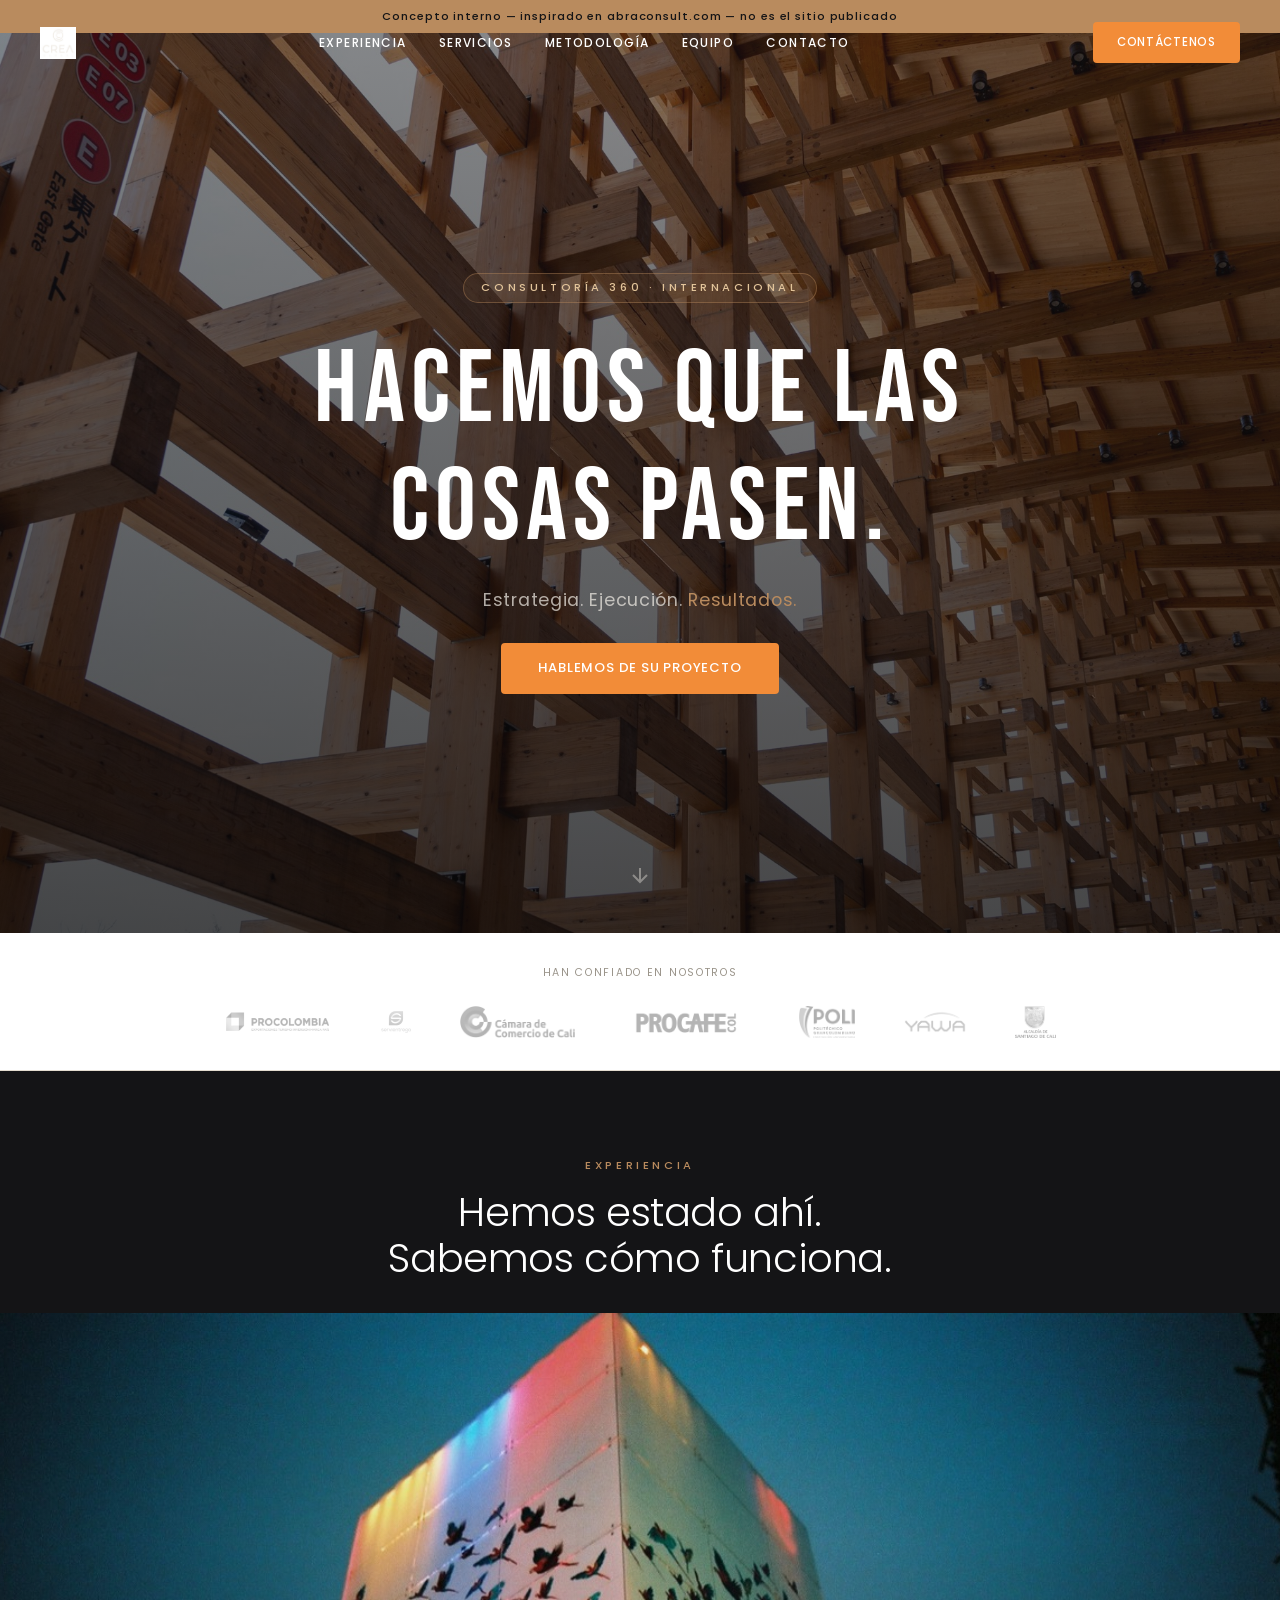
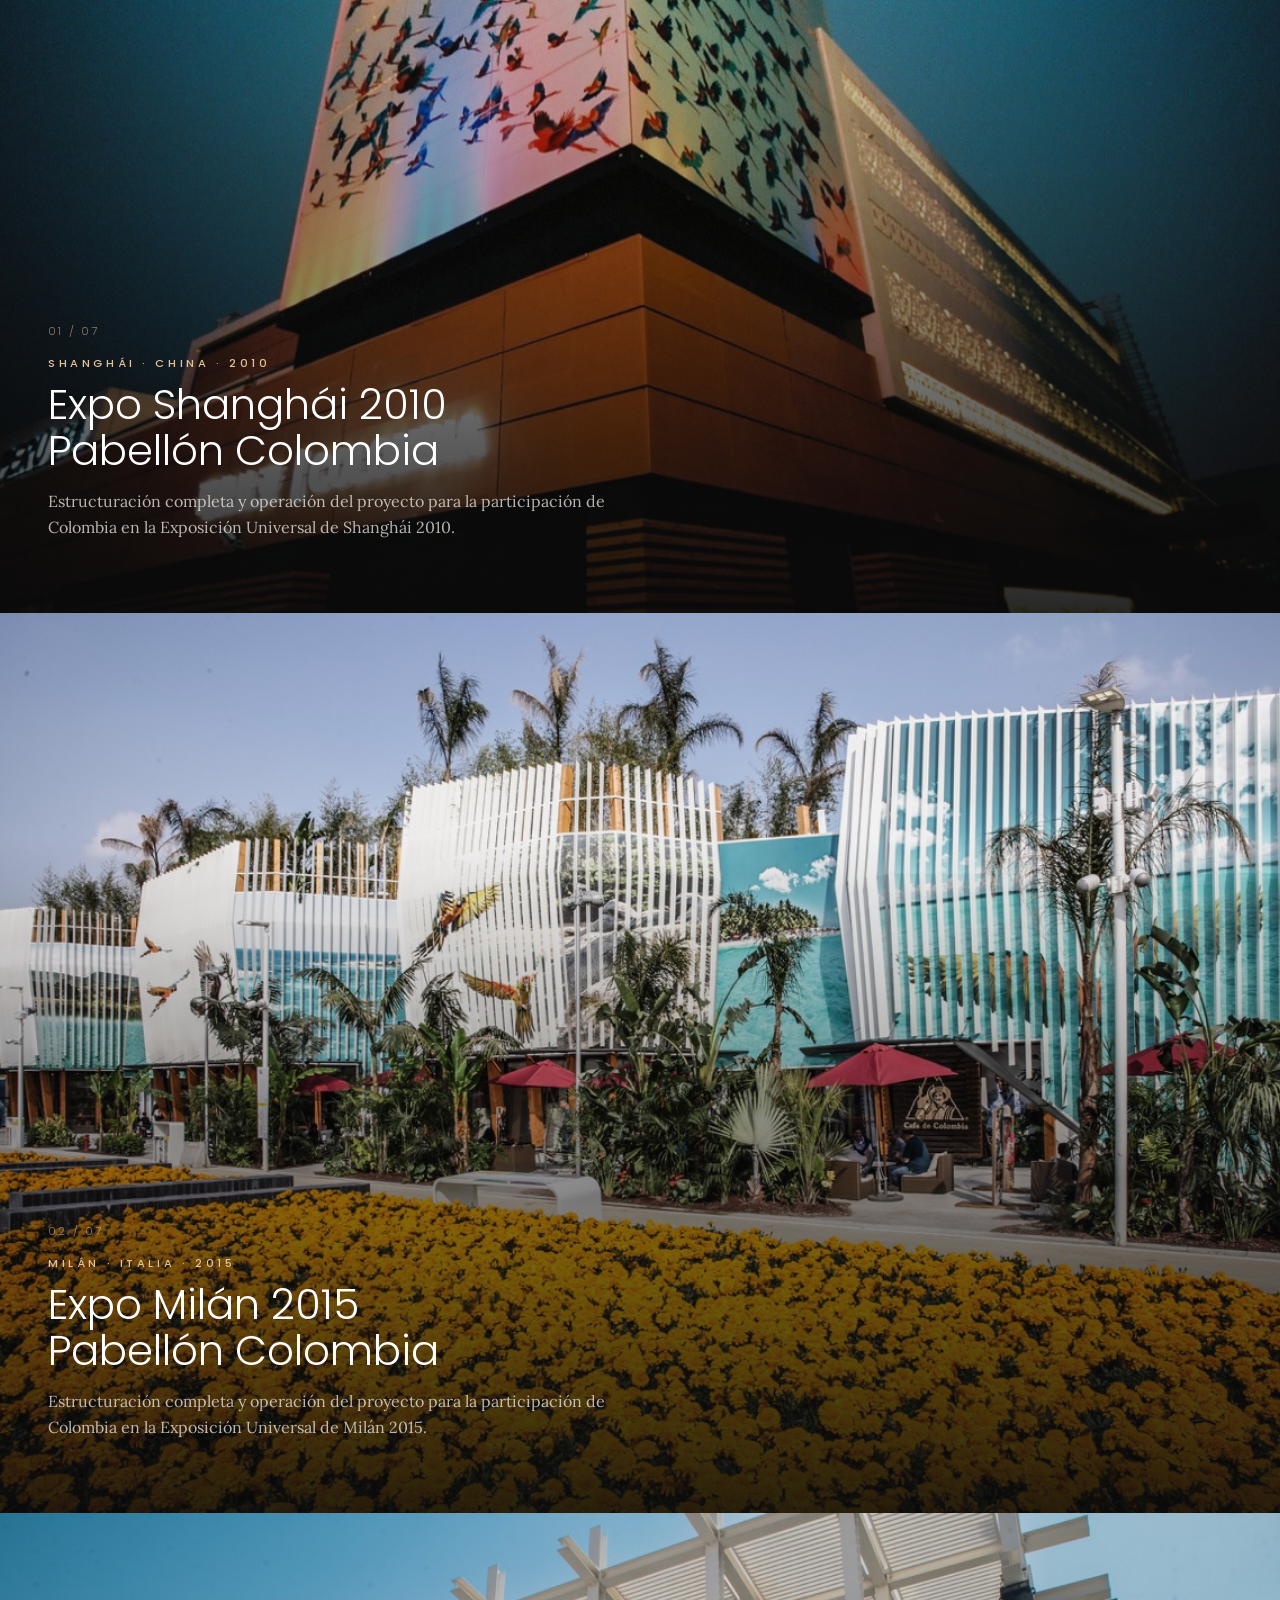
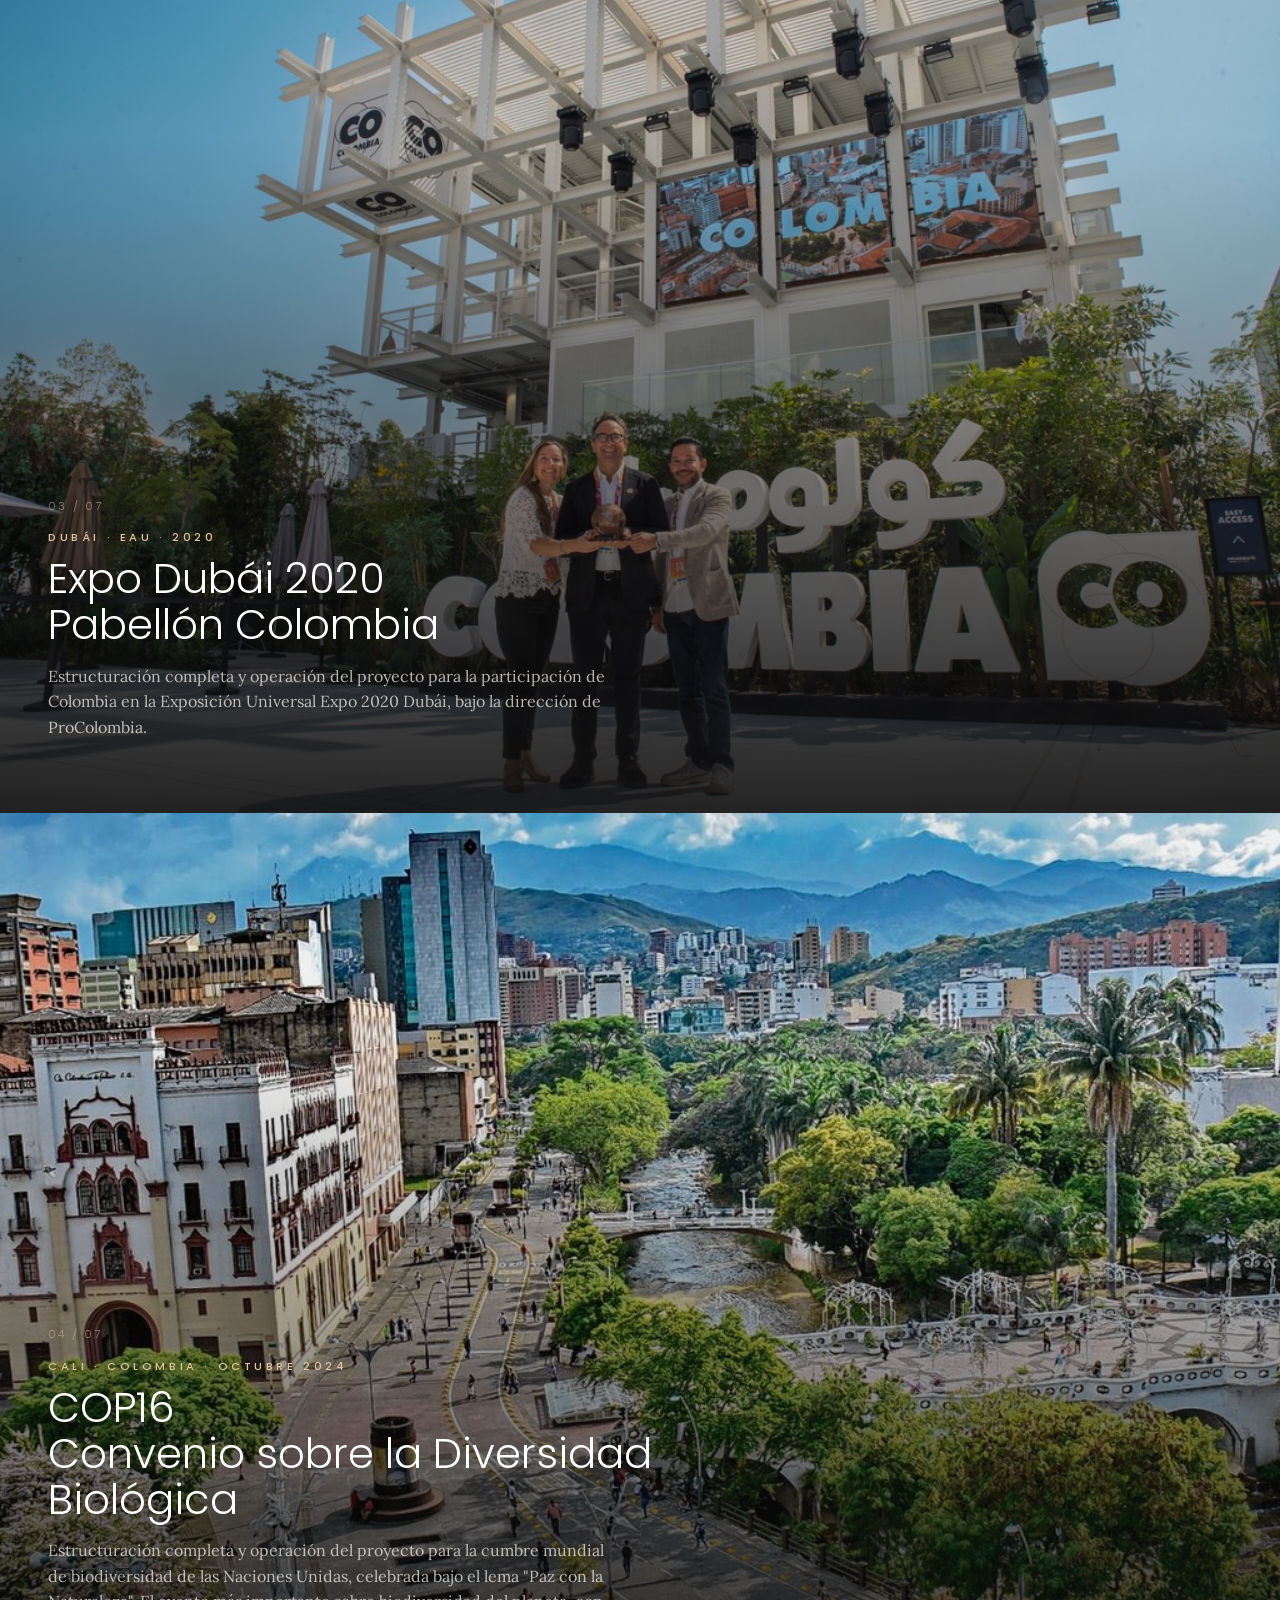
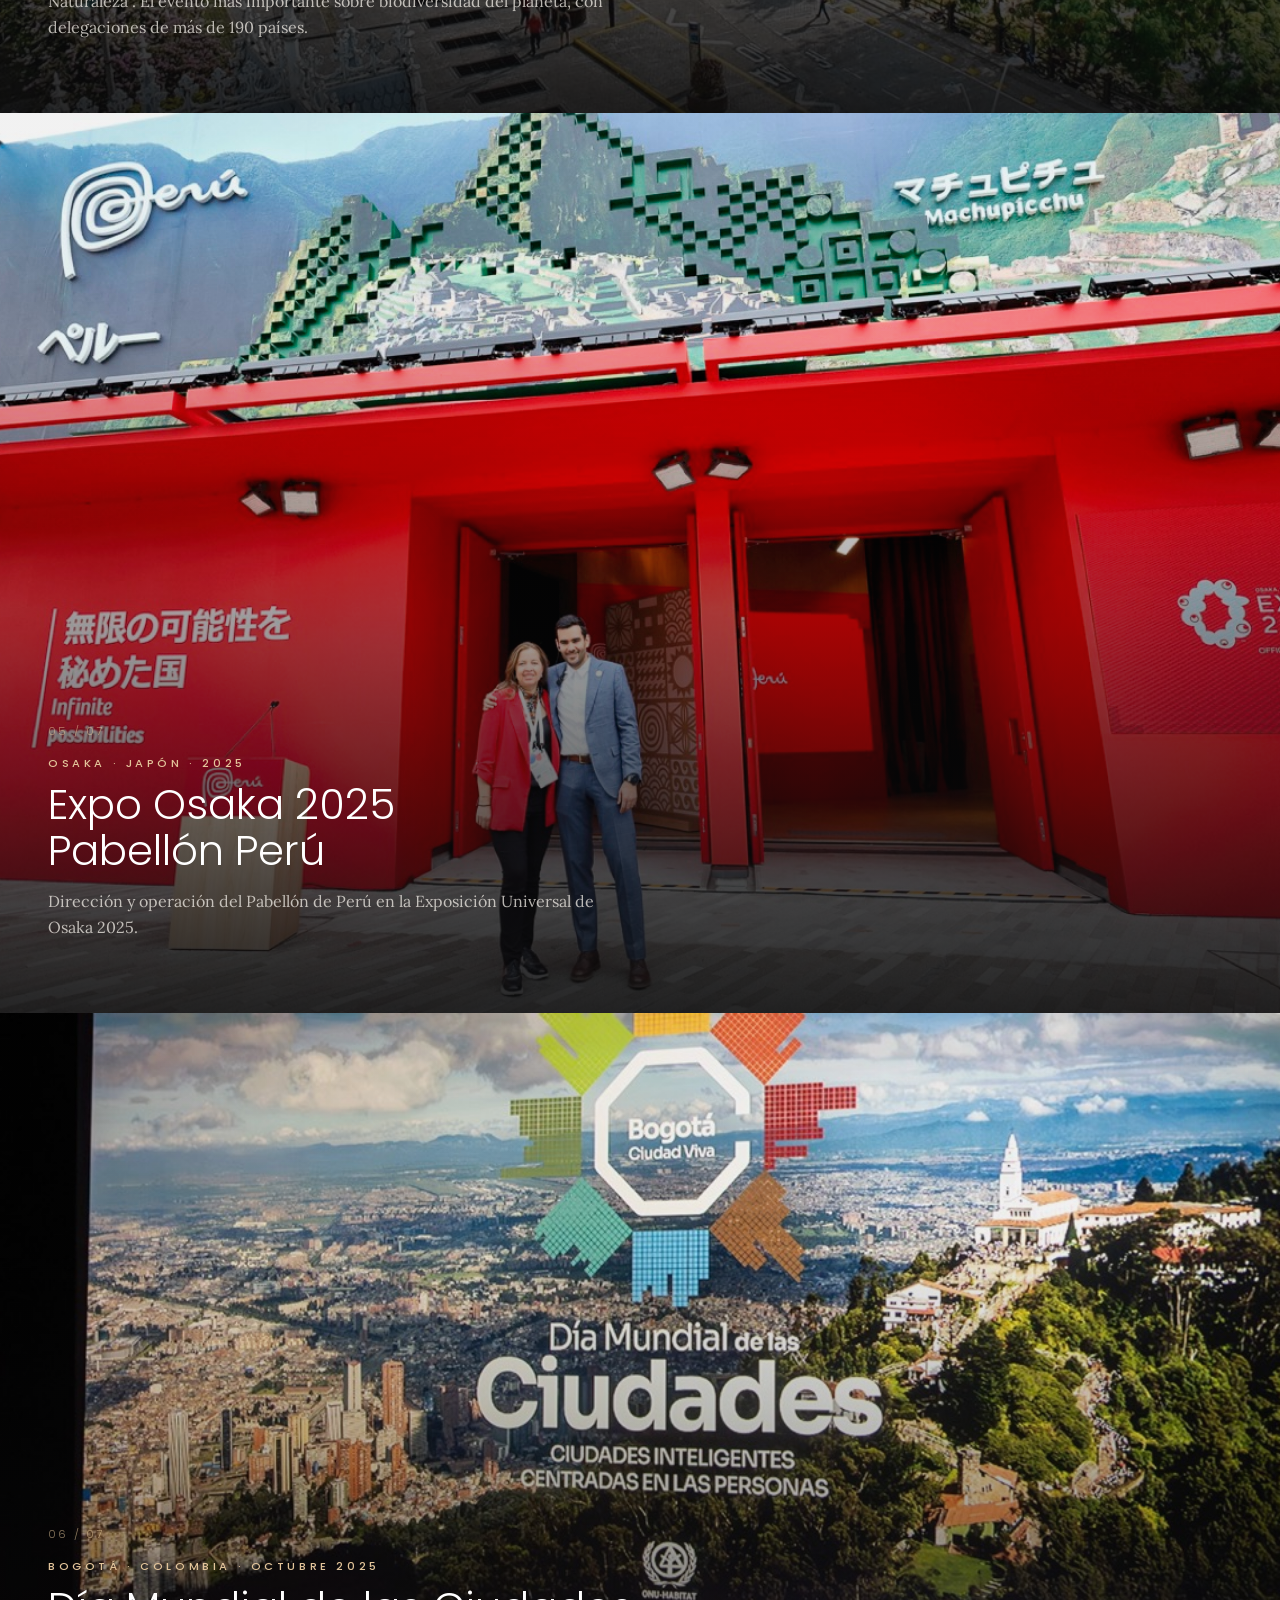
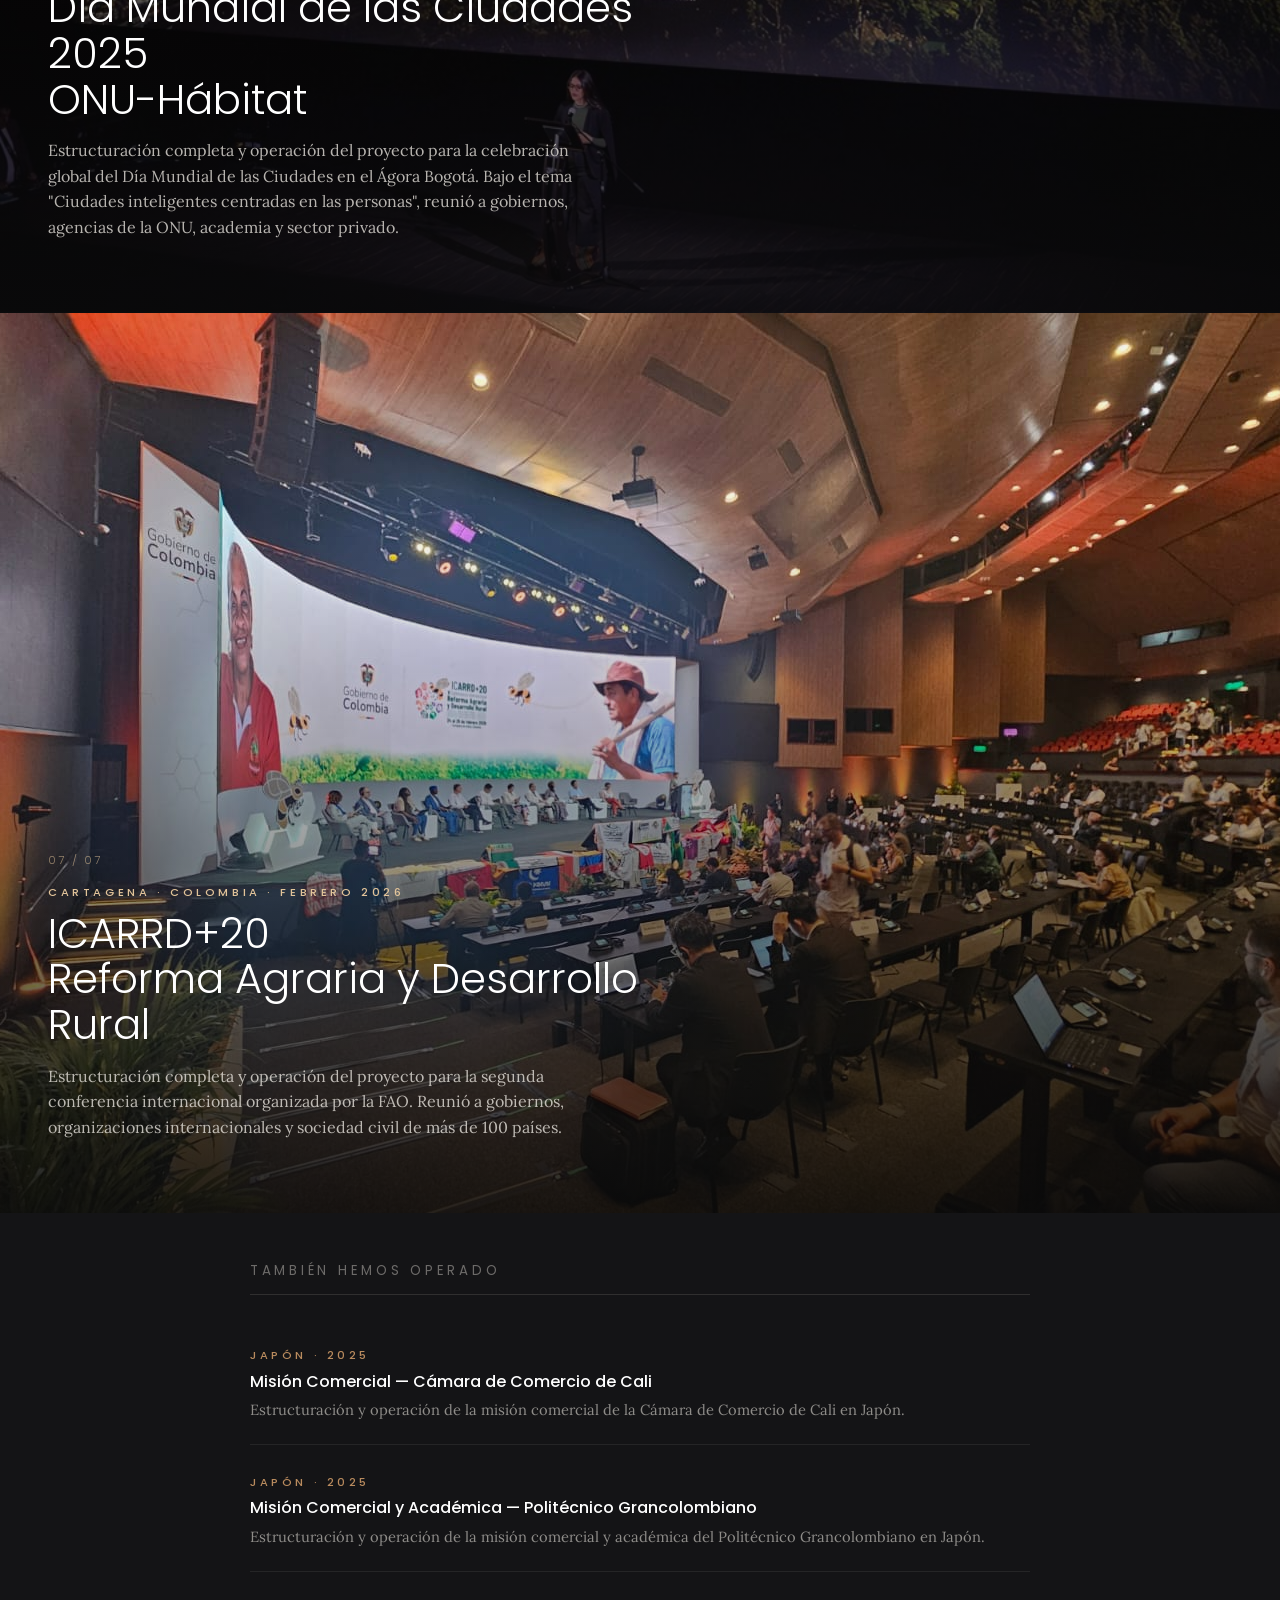
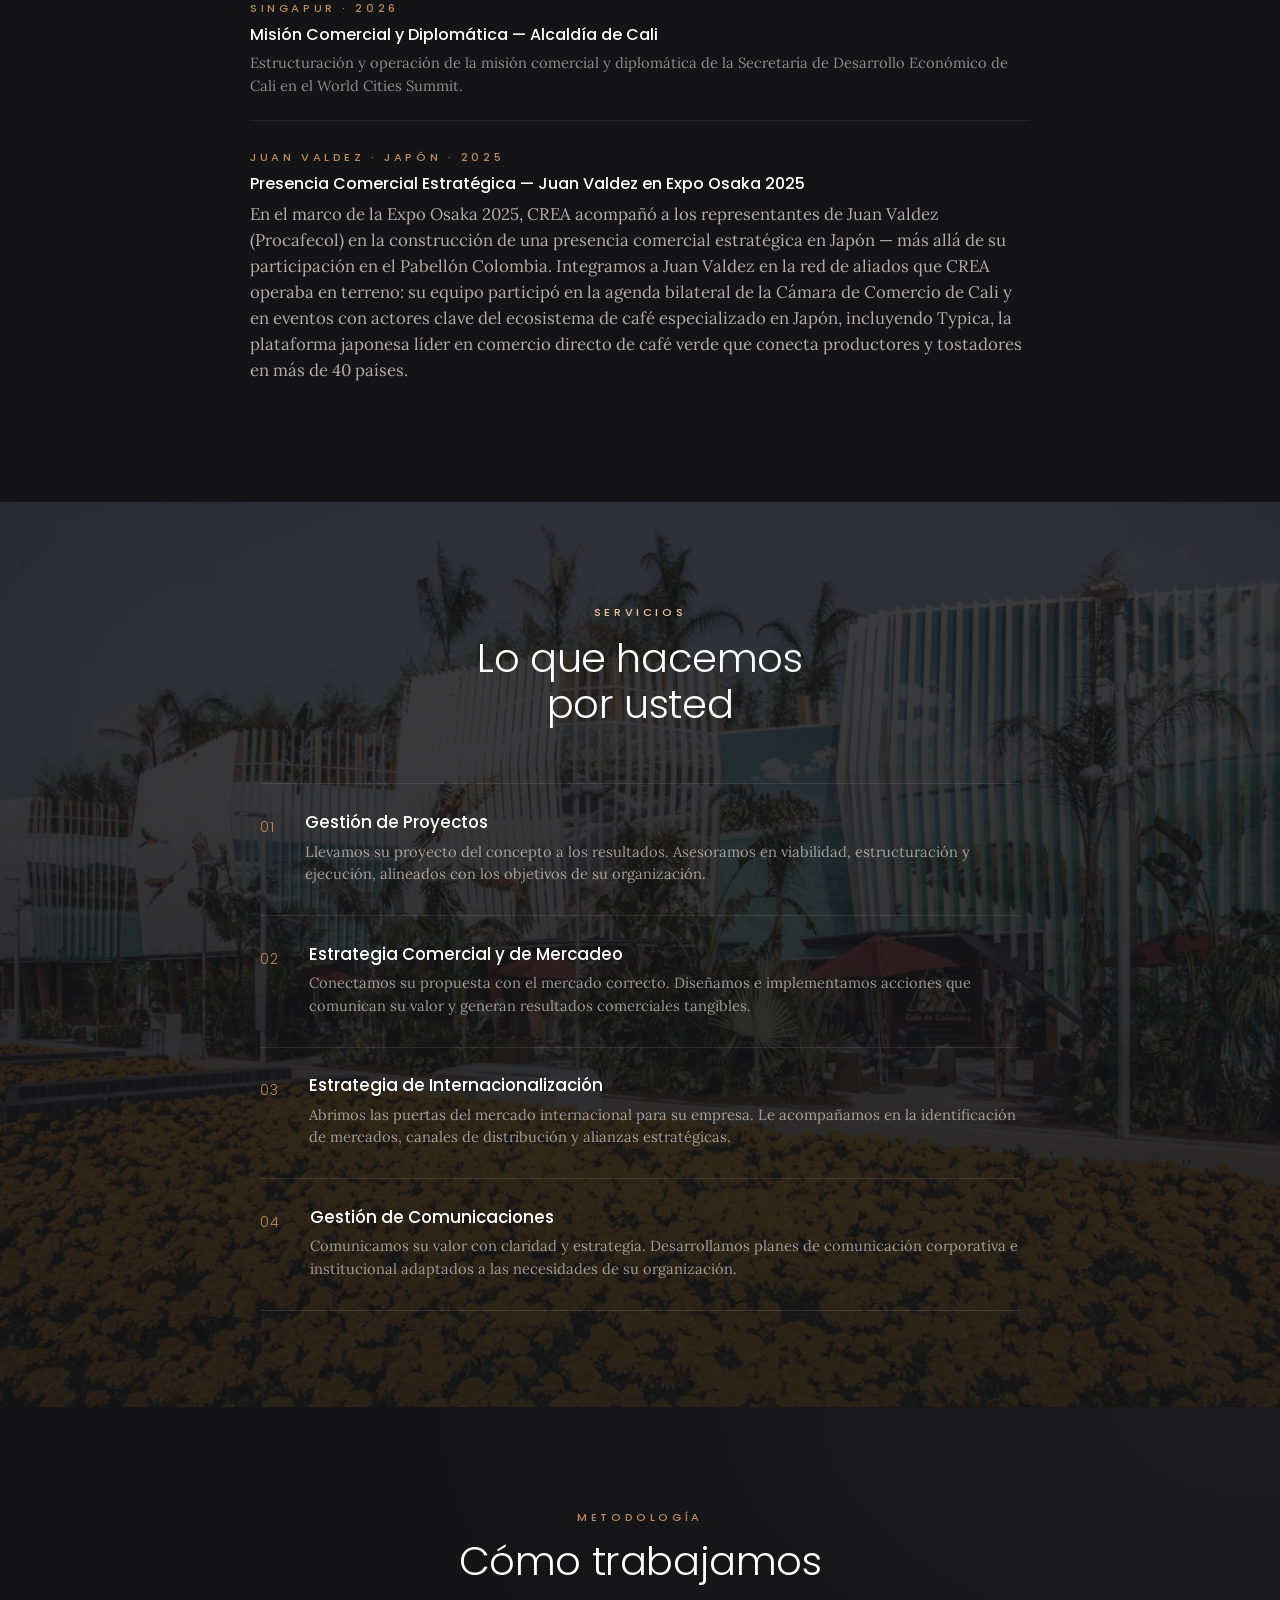
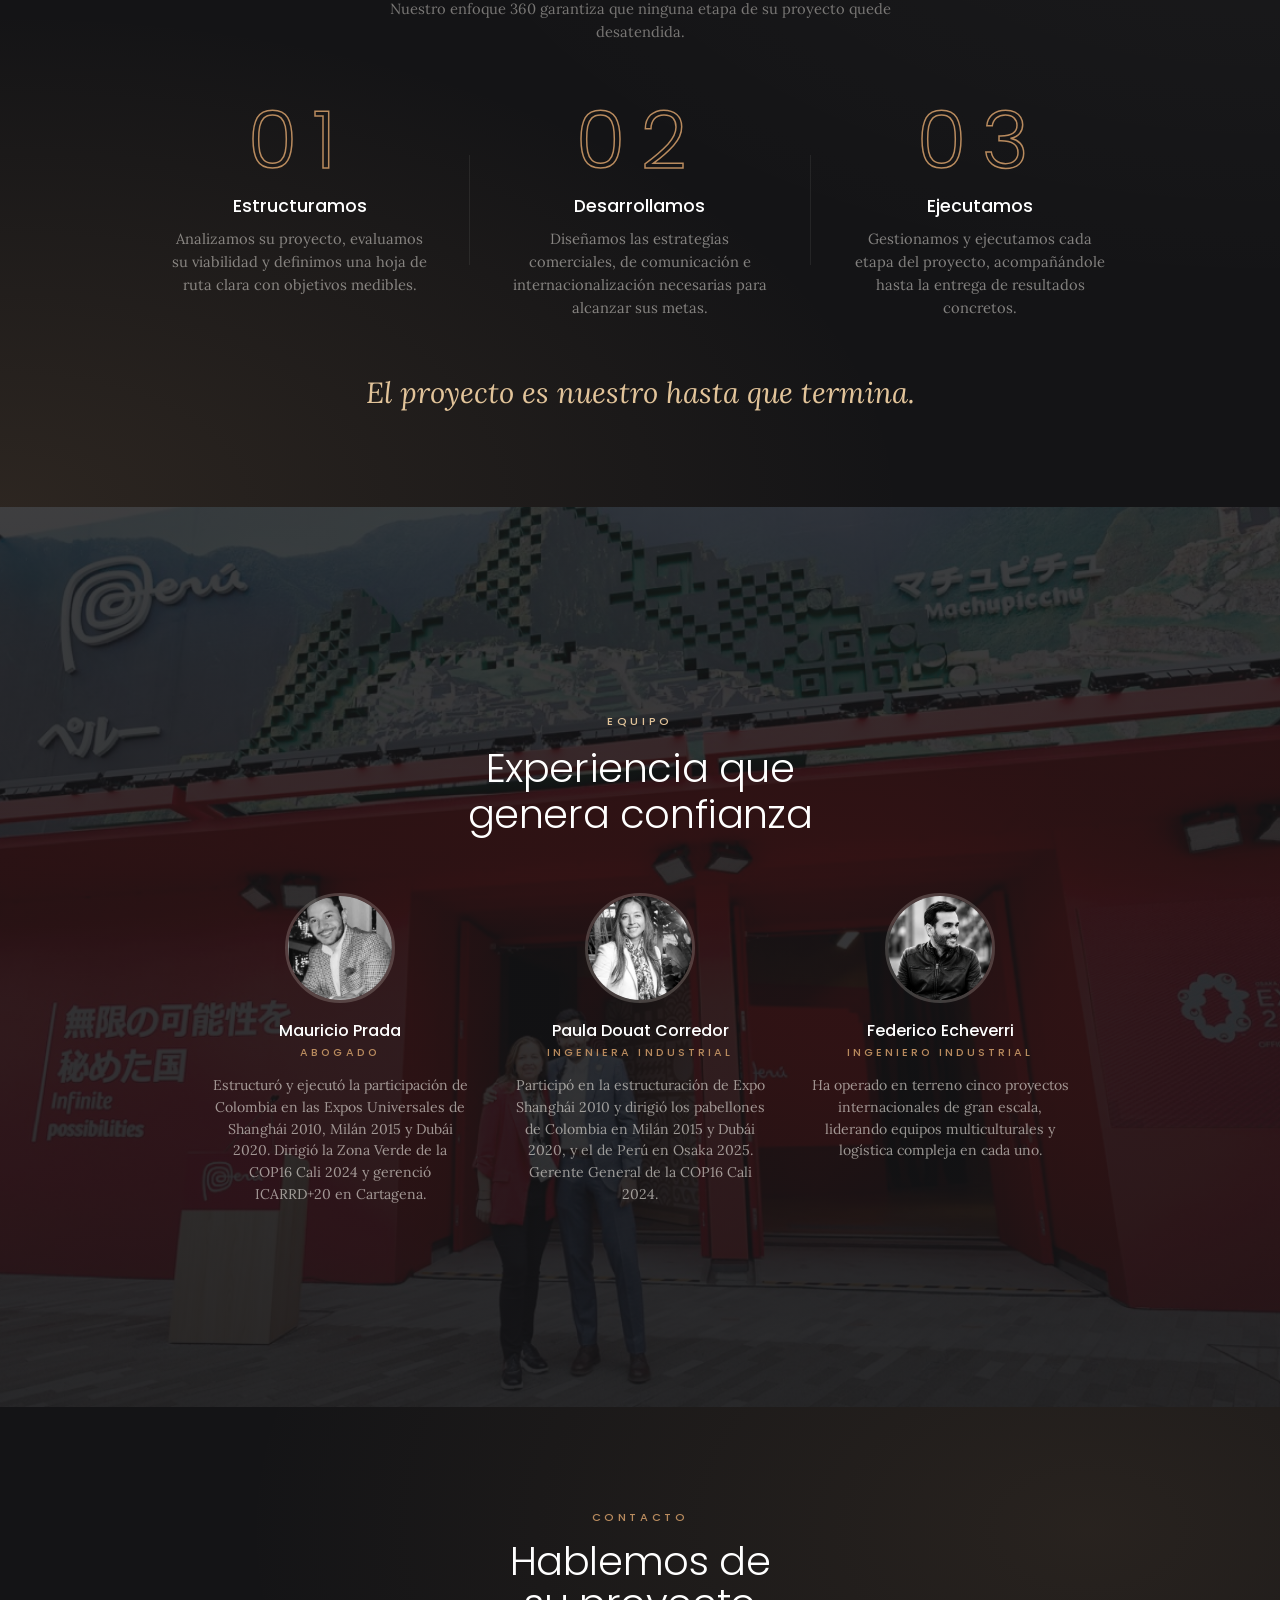
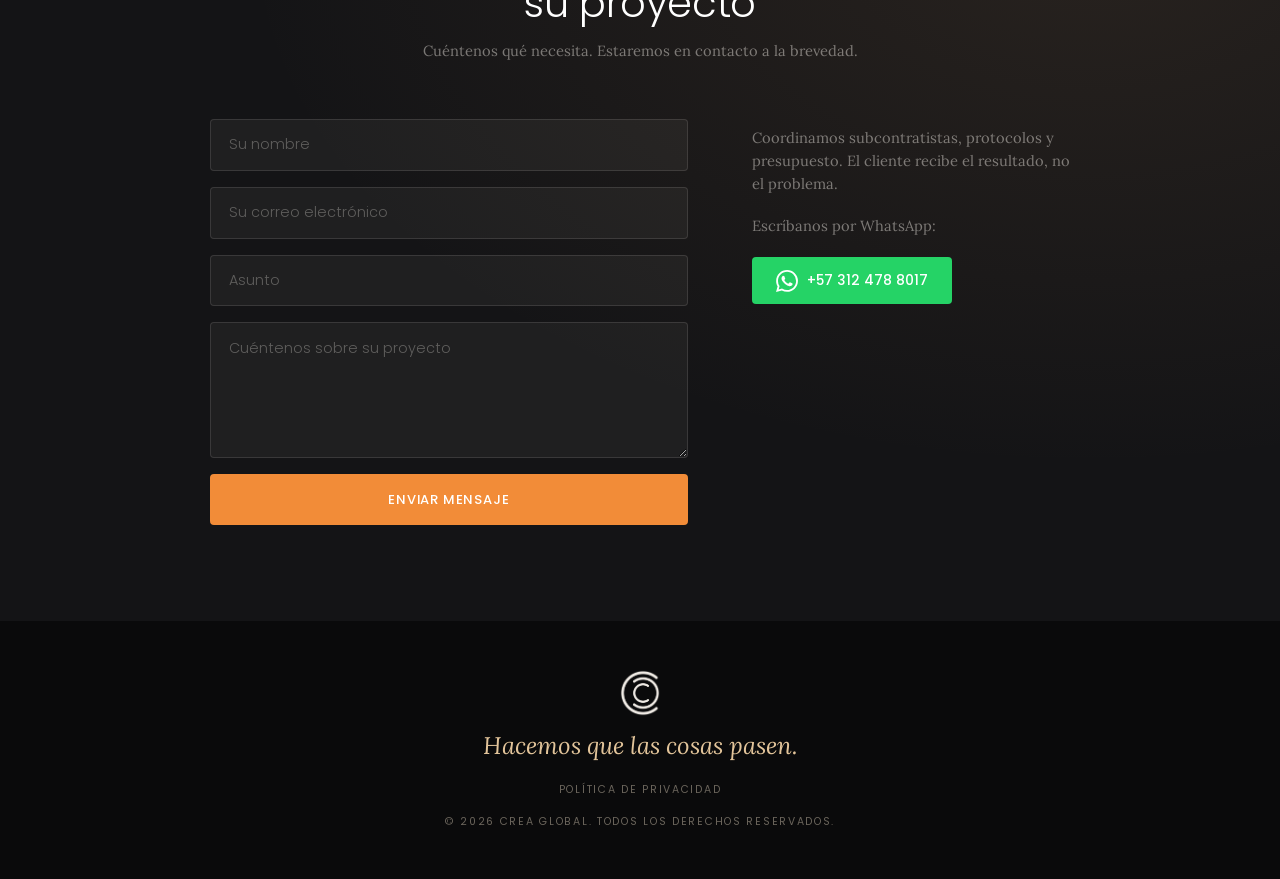
==== concept-abra/index.html @ 77e2ac87 "Add ABRA-inspired concept page as alternate exploration Full-bleed, one-project-per-screen storytell" ====
<!DOCTYPE html>
<html lang="es">
<head>
  <meta charset="UTF-8" />
  <meta name="viewport" content="width=device-width, initial-scale=1.0" />
  <title>CREA Global — Concepto Editorial (ref. ABRA)</title>
  <link rel="stylesheet" href="style.css" />
  <link href="https://fonts.googleapis.com/css2?family=Bebas+Neue&family=Poppins:ital,wght@0,300;0,400;0,500&family=Lora:ital,wght@0,400;1,400&display=swap" rel="stylesheet" />
</head>
<body>

  <p class="concept-flag">Concepto interno — inspirado en abraconsult.com — no es el sitio publicado</p>

  <!-- Navigation -->
  <header class="navbar" id="navbar">
    <a href="#" class="logo"><img src="../images/logo-white-new.jpg" alt="CREA Global" height="32" /></a>
    <nav class="nav-links">
      <a href="#experiencia">Experiencia</a>
      <a href="#servicios">Servicios</a>
      <a href="#metodologia">Metodología</a>
      <a href="#equipo">Equipo</a>
      <a href="#contacto">Contacto</a>
    </nav>
    <div class="nav-actions">
      <a href="#contacto" class="btn btn-sm">Contáctenos</a>
      <button class="hamburger" aria-label="Menú">&#9776;</button>
    </div>
  </header>

  <!-- Hero -->
  <section class="hero" id="inicio">
    <!-- .media-fill acepta <img> hoy; para video, agregar <video autoplay muted loop
         playsinline poster="../images/hero-bg.jpg" src="[clip].mp4"> como primer hijo. -->
    <div class="media-fill hero-media"><img src="../images/hero-bg.jpg" alt="" /></div>
    <div class="hero-overlay"></div>
    <div class="hero-content">
      <p class="eyebrow reveal">Consultoría 360 · Internacional</p>
      <h1 class="reveal">Hacemos que las cosas pasen.</h1>
      <p class="hero-tagline reveal">Estrategia. Ejecución. <span class="accent-bronce">Resultados.</span></p>
      <a href="#contacto" class="btn btn-hero reveal">Hablemos de su proyecto</a>
    </div>
    <a href="#experiencia" class="hero-scroll" aria-label="Continuar">
      <svg width="24" height="24" fill="none" stroke="currentColor" stroke-width="2" viewBox="0 0 24 24"><path d="M12 5v14M5 12l7 7 7-7"/></svg>
    </a>
  </section>

  <!-- Trust Bar -->
  <section class="trust-bar">
    <p class="trust-label">Han confiado en nosotros</p>
    <div class="trust-logos">
      <img src="../images/logo-procolombia.png" alt="ProColombia" />
      <img src="../images/logo-servientrega.png" alt="Servientrega" />
      <img src="../images/logo-camara-cali.png" alt="Cámara de Comercio de Cali" />
      <img src="../images/logo-procafecol.png" alt="Procafecol" />
      <img src="../images/logo-politecnico.png" alt="Politécnico Grancolombiano" />
      <img src="../images/logo-yawa.png" alt="Yawa" />
      <img src="../images/logo-alcaldia-cali.png" alt="Alcaldía de Cali" />
    </div>
  </section>

  <!-- Experience — story panels, one flagship project per pantalla, al estilo ABRA -->
  <section class="story" id="experiencia">
    <div class="story-intro">
      <p class="eyebrow reveal">Experiencia</p>
      <h2 class="reveal">Hemos estado ahí.<br>Sabemos cómo funciona.</h2>
    </div>

    <!-- .media-fill acepta <img> hoy; para video, agregar <video autoplay muted loop
         playsinline poster="[misma imagen]" src="[clip].mp4"> como primer hijo, en vez
         del <img>, dentro de cada .story-media. -->

    <article class="story-panel">
      <div class="story-media media-fill"><img src="../images/project-shanghai.jpg" alt="Pabellón Colombia en Expo Shanghái 2010" /></div>
      <div class="story-overlay"></div>
      <div class="story-content">
        <span class="story-index">01 / 07</span>
        <span class="eyebrow">Shanghái · China · 2010</span>
        <h3>Expo Shanghái 2010<br>Pabellón Colombia</h3>
        <p>Estructuración completa y operación del proyecto para la participación de Colombia en la Exposición Universal de Shanghái 2010.</p>
      </div>
    </article>

    <article class="story-panel">
      <div class="story-media media-fill"><img src="../images/project-milan.jpg" alt="Pabellón Colombia en Expo Milán 2015" /></div>
      <div class="story-overlay"></div>
      <div class="story-content">
        <span class="story-index">02 / 07</span>
        <span class="eyebrow">Milán · Italia · 2015</span>
        <h3>Expo Milán 2015<br>Pabellón Colombia</h3>
        <p>Estructuración completa y operación del proyecto para la participación de Colombia en la Exposición Universal de Milán 2015.</p>
      </div>
    </article>

    <article class="story-panel">
      <div class="story-media media-fill"><img src="../images/project-dubai.jpg" alt="Pabellón Colombia en Expo Dubái 2020" /></div>
      <div class="story-overlay"></div>
      <div class="story-content">
        <span class="story-index">03 / 07</span>
        <span class="eyebrow">Dubái · EAU · 2020</span>
        <h3>Expo Dubái 2020<br>Pabellón Colombia</h3>
        <p>Estructuración completa y operación del proyecto para la participación de Colombia en la Exposición Universal Expo 2020 Dubái, bajo la dirección de ProColombia.</p>
      </div>
    </article>

    <article class="story-panel">
      <div class="story-media media-fill"><img src="../images/project-cop16.jpg" alt="COP16 en Cali, 2024" /></div>
      <div class="story-overlay"></div>
      <div class="story-content">
        <span class="story-index">04 / 07</span>
        <span class="eyebrow">Cali · Colombia · Octubre 2024</span>
        <h3>COP16<br>Convenio sobre la Diversidad Biológica</h3>
        <p>Estructuración completa y operación del proyecto para la cumbre mundial de biodiversidad de las Naciones Unidas, celebrada bajo el lema "Paz con la Naturaleza". El evento más importante sobre biodiversidad del planeta, con delegaciones de más de 190 países.</p>
      </div>
    </article>

    <article class="story-panel">
      <div class="story-media media-fill"><img src="../images/project-osaka.jpg" alt="Pabellón Perú en Expo Osaka 2025" /></div>
      <div class="story-overlay"></div>
      <div class="story-content">
        <span class="story-index">05 / 07</span>
        <span class="eyebrow">Osaka · Japón · 2025</span>
        <h3>Expo Osaka 2025<br>Pabellón Perú</h3>
        <p>Dirección y operación del Pabellón de Perú en la Exposición Universal de Osaka 2025.</p>
      </div>
    </article>

    <article class="story-panel">
      <div class="story-media media-fill"><img src="../images/project-ciudades.jpg" alt="Día Mundial de las Ciudades 2025 en Bogotá" /></div>
      <div class="story-overlay"></div>
      <div class="story-content">
        <span class="story-index">06 / 07</span>
        <span class="eyebrow">Bogotá · Colombia · Octubre 2025</span>
        <h3>Día Mundial de las Ciudades 2025<br>ONU-Hábitat</h3>
        <p>Estructuración completa y operación del proyecto para la celebración global del Día Mundial de las Ciudades en el Ágora Bogotá. Bajo el tema "Ciudades inteligentes centradas en las personas", reunió a gobiernos, agencias de la ONU, academia y sector privado.</p>
      </div>
    </article>

    <article class="story-panel">
      <div class="story-media media-fill"><img src="../images/project-icarrd.jpg" alt="ICARRD+20 en Cartagena" /></div>
      <div class="story-overlay"></div>
      <div class="story-content">
        <span class="story-index">07 / 07</span>
        <span class="eyebrow">Cartagena · Colombia · Febrero 2026</span>
        <h3>ICARRD+20<br>Reforma Agraria y Desarrollo Rural</h3>
        <p>Estructuración completa y operación del proyecto para la segunda conferencia internacional organizada por la FAO. Reunió a gobiernos, organizaciones internacionales y sociedad civil de más de 100 países.</p>
      </div>
    </article>

    <!-- Misiones y estrategia comercial: sin fotografía todavía — listado compacto,
         listo para convertirse en panel de historia cuando haya imagen o video. -->
    <div class="also-list">
      <p class="also-label">También hemos operado</p>
      <div class="also-row reveal">
        <span class="eyebrow">Japón · 2025</span>
        <h4>Misión Comercial — Cámara de Comercio de Cali</h4>
        <p>Estructuración y operación de la misión comercial de la Cámara de Comercio de Cali en Japón.</p>
      </div>
      <div class="also-row reveal">
        <span class="eyebrow">Japón · 2025</span>
        <h4>Misión Comercial y Académica — Politécnico Grancolombiano</h4>
        <p>Estructuración y operación de la misión comercial y académica del Politécnico Grancolombiano en Japón.</p>
      </div>
      <div class="also-row reveal">
        <span class="eyebrow">Singapur · 2026</span>
        <h4>Misión Comercial y Diplomática — Alcaldía de Cali</h4>
        <p>Estructuración y operación de la misión comercial y diplomática de la Secretaría de Desarrollo Económico de Cali en el World Cities Summit.</p>
      </div>
      <div class="also-row also-row-featured reveal">
        <span class="eyebrow">Juan Valdez · Japón · 2025</span>
        <h4>Presencia Comercial Estratégica — Juan Valdez en Expo Osaka 2025</h4>
        <p>En el marco de la Expo Osaka 2025, CREA acompañó a los representantes de Juan Valdez (Procafecol) en la construcción de una presencia comercial estratégica en Japón — más allá de su participación en el Pabellón Colombia. Integramos a Juan Valdez en la red de aliados que CREA operaba en terreno: su equipo participó en la agenda bilateral de la Cámara de Comercio de Cali y en eventos con actores clave del ecosistema de café especializado en Japón, incluyendo Typica, la plataforma japonesa líder en comercio directo de café verde que conecta productores y tostadores en más de 40 países.</p>
      </div>
    </div>
  </section>

  <!-- Services — full-bleed editorial, al estilo de las secciones "servicios" de ABRA -->
  <section class="full-panel services-panel" id="servicios">
    <div class="media-fill full-panel-media"><img src="../images/project-milan.jpg" alt="" /></div>
    <div class="full-panel-overlay"></div>
    <div class="full-panel-content">
      <p class="eyebrow reveal">Servicios</p>
      <h2 class="reveal">Lo que hacemos<br>por usted</h2>
      <div class="services-list">
        <div class="services-list-item reveal">
          <span class="services-list-num">01</span>
          <div>
            <h3>Gestión de Proyectos</h3>
            <p>Llevamos su proyecto del concepto a los resultados. Asesoramos en viabilidad, estructuración y ejecución, alineados con los objetivos de su organización.</p>
          </div>
        </div>
        <div class="services-list-item reveal">
          <span class="services-list-num">02</span>
          <div>
            <h3>Estrategia Comercial y de Mercadeo</h3>
            <p>Conectamos su propuesta con el mercado correcto. Diseñamos e implementamos acciones que comunican su valor y generan resultados comerciales tangibles.</p>
          </div>
        </div>
        <div class="services-list-item reveal">
          <span class="services-list-num">03</span>
          <div>
            <h3>Estrategia de Internacionalización</h3>
            <p>Abrimos las puertas del mercado internacional para su empresa. Le acompañamos en la identificación de mercados, canales de distribución y alianzas estratégicas.</p>
          </div>
        </div>
        <div class="services-list-item reveal">
          <span class="services-list-num">04</span>
          <div>
            <h3>Gestión de Comunicaciones</h3>
            <p>Comunicamos su valor con claridad y estrategia. Desarrollamos planes de comunicación corporativa e institucional adaptados a las necesidades de su organización.</p>
          </div>
        </div>
      </div>
    </div>
  </section>

  <!-- Methodology -->
  <section class="methodology section" id="metodologia">
    <div class="container">
      <div class="section-header reveal">
        <p class="eyebrow">Metodología</p>
        <h2>Cómo trabajamos</h2>
        <p class="section-sub">Nuestro enfoque 360 garantiza que ninguna etapa de su proyecto quede desatendida.</p>
      </div>
      <div class="method-steps">
        <div class="method-step reveal">
          <div class="step-number">01</div>
          <h3>Estructuramos</h3>
          <p>Analizamos su proyecto, evaluamos su viabilidad y definimos una hoja de ruta clara con objetivos medibles.</p>
        </div>
        <div class="method-divider"></div>
        <div class="method-step reveal">
          <div class="step-number">02</div>
          <h3>Desarrollamos</h3>
          <p>Diseñamos las estrategias comerciales, de comunicación e internacionalización necesarias para alcanzar sus metas.</p>
        </div>
        <div class="method-divider"></div>
        <div class="method-step reveal">
          <div class="step-number">03</div>
          <h3>Ejecutamos</h3>
          <p>Gestionamos y ejecutamos cada etapa del proyecto, acompañándole hasta la entrega de resultados concretos.</p>
        </div>
      </div>
      <p class="method-closing reveal">El proyecto es nuestro hasta que termina.</p>
    </div>
  </section>

  <!-- Team — full-bleed editorial -->
  <section class="full-panel team-panel" id="equipo">
    <div class="media-fill full-panel-media"><img src="../images/project-osaka.jpg" alt="" /></div>
    <div class="full-panel-overlay"></div>
    <div class="full-panel-content">
      <p class="eyebrow reveal">Equipo</p>
      <h2 class="reveal">Experiencia que<br>genera confianza</h2>
      <div class="team-row">
        <div class="team-item reveal">
          <img class="team-photo" src="../images/team-mauricio.jpeg" alt="Mauricio Prada" />
          <h3>Mauricio Prada</h3>
          <p class="team-role">Abogado</p>
          <p class="team-bio">Estructuró y ejecutó la participación de Colombia en las Expos Universales de Shanghái 2010, Milán 2015 y Dubái 2020. Dirigió la Zona Verde de la COP16 Cali 2024 y gerenció ICARRD+20 en Cartagena.</p>
        </div>
        <div class="team-item reveal">
          <img class="team-photo" src="../images/team-paula.jpeg" alt="Paula Douat Corredor" />
          <h3>Paula Douat Corredor</h3>
          <p class="team-role">Ingeniera Industrial</p>
          <p class="team-bio">Participó en la estructuración de Expo Shanghái 2010 y dirigió los pabellones de Colombia en Milán 2015 y Dubái 2020, y el de Perú en Osaka 2025. Gerente General de la COP16 Cali 2024.</p>
        </div>
        <div class="team-item reveal">
          <img class="team-photo" src="../images/team-federico.png" alt="Federico Echeverri" />
          <h3>Federico Echeverri</h3>
          <p class="team-role">Ingeniero Industrial</p>
          <p class="team-bio">Ha operado en terreno cinco proyectos internacionales de gran escala, liderando equipos multiculturales y logística compleja en cada uno.</p>
        </div>
      </div>
    </div>
  </section>

  <!-- Contact -->
  <section class="contact section" id="contacto">
    <div class="container">
      <div class="section-header reveal">
        <p class="eyebrow">Contacto</p>
        <h2>Hablemos de<br>su proyecto</h2>
        <p class="section-sub">Cuéntenos qué necesita. Estaremos en contacto a la brevedad.</p>
      </div>
      <div class="contact-inner reveal">
        <form class="contact-form">
          <input type="text" placeholder="Su nombre" required />
          <input type="email" placeholder="Su correo electrónico" required />
          <input type="text" placeholder="Asunto" />
          <textarea placeholder="Cuéntenos sobre su proyecto" rows="5" required></textarea>
          <button type="submit" class="btn">Enviar mensaje</button>
        </form>
        <div class="contact-info">
          <p>Coordinamos subcontratistas, protocolos y presupuesto. El cliente recibe el resultado, no el problema.</p>
          <p>Escríbanos por WhatsApp:</p>
          <a href="https://wa.me/573124788017" target="_blank" class="whatsapp-btn">
            <svg width="22" height="22" fill="currentColor" viewBox="0 0 24 24"><path d="M17.472 14.382c-.297-.149-1.758-.867-2.03-.967-.273-.099-.471-.148-.67.15-.197.297-.767.966-.94 1.164-.173.199-.347.223-.644.075-.297-.15-1.255-.463-2.39-1.475-.883-.788-1.48-1.761-1.653-2.059-.173-.297-.018-.458.13-.606.134-.133.298-.347.446-.52.149-.174.198-.298.298-.497.099-.198.05-.371-.025-.52-.075-.149-.669-1.612-.916-2.207-.242-.579-.487-.5-.669-.51a12.8 12.8 0 00-.57-.01c-.198 0-.52.074-.792.372-.272.297-1.04 1.016-1.04 2.479 0 1.462 1.065 2.875 1.213 3.074.149.198 2.096 3.2 5.077 4.487.709.306 1.262.489 1.694.625.712.227 1.36.195 1.871.118.571-.085 1.758-.719 2.006-1.413.248-.694.248-1.289.173-1.413-.074-.124-.272-.198-.57-.347m-5.421 7.403h-.004a9.87 9.87 0 01-5.031-1.378l-.361-.214-3.741.982.998-3.648-.235-.374a9.86 9.86 0 01-1.51-5.26c.001-5.45 4.436-9.884 9.888-9.884 2.64 0 5.122 1.03 6.988 2.898a9.825 9.825 0 012.893 6.994c-.003 5.45-4.437 9.884-9.885 9.884m8.413-18.297A11.815 11.815 0 0012.05 0C5.495 0 .16 5.335.157 11.892c0 2.096.547 4.142 1.588 5.945L.057 24l6.305-1.654a11.882 11.882 0 005.683 1.448h.005c6.554 0 11.89-5.335 11.893-11.893a11.821 11.821 0 00-3.48-8.413z"/></svg>
            +57 312 478 8017
          </a>
        </div>
      </div>
    </div>
  </section>

  <!-- Footer -->
  <footer class="footer">
    <div class="footer-inner">
      <img src="../images/isotipo-negativo-fondo-transparente.png" alt="CREA Global" height="48" />
      <p class="footer-tagline">Hacemos que las cosas pasen.</p>
      <div class="footer-links">
        <a href="#">Política de Privacidad</a>
      </div>
      <p class="footer-copy">&copy; 2026 CREA Global. Todos los derechos reservados.</p>
    </div>
  </footer>

  <script>
    const navbar = document.getElementById('navbar');
    window.addEventListener('scroll', () => {
      navbar.classList.toggle('scrolled', window.scrollY > 20);
    });

    const observer = new IntersectionObserver((entries) => {
      entries.forEach(e => {
        if (e.isIntersecting) {
          e.target.classList.add('visible');
          observer.unobserve(e.target);
        }
      });
    }, { threshold: 0.1 });

    document.querySelectorAll('.reveal').forEach(el => observer.observe(el));
  </script>

</body>
</html>
---- concept-abra/style.css ----
/* ── CREA Global — Concepto Editorial (ref. abraconsult.com) ──
   Comparte paleta y tipografía con el sitio publicado (onyx/hueso/
   bronce/champagne, Poppins/Lora); cambia el formato de tarjetas por
   paneles inmersivos a pantalla completa, uno por proyecto. */

*, *::before, *::after { box-sizing: border-box; margin: 0; padding: 0; }

:root {
  --onyx:      #141416;
  --hueso:     #F2EEE7;
  --bronce:    #B98B5E;
  --champagne: #E2C49A;
  --orange:    #F28C38;
  --white:     #FFFFFF;
  --text:      var(--onyx);
  --muted:     #55524C;
  --border:    #E4DDD0;
}

html { scroll-behavior: smooth; }

body {
  font-family: 'Lora', serif;
  font-weight: 400;
  color: var(--text);
  background: var(--hueso);
  line-height: 1.55;
  -webkit-font-smoothing: antialiased;
}

a { text-decoration: none; color: inherit; }
h1, h2, h3, h4 { line-height: 1.15; font-family: 'Poppins', sans-serif; font-weight: 300; }
h1 { font-family: 'Bebas Neue', sans-serif; text-transform: uppercase; letter-spacing: 0.04em; }

.concept-flag {
  background: var(--bronce);
  color: var(--onyx);
  text-align: center;
  font-family: 'Poppins', sans-serif;
  font-size: 0.7rem;
  font-weight: 500;
  letter-spacing: 0.08em;
  padding: 0.5rem 1rem;
}

.eyebrow {
  display: inline-block;
  font-family: 'Poppins', sans-serif;
  font-size: 0.7rem;
  font-weight: 500;
  letter-spacing: 0.32em;
  text-transform: uppercase;
  color: var(--bronce);
}
.accent-bronce { color: var(--bronce); }

.container { max-width: 1100px; margin: 0 auto; padding: 0 2.5rem; }
.section { padding: 6rem 0; }
.section-header { text-align: center; margin-bottom: 3.5rem; }
.section-header .eyebrow { margin-bottom: 0.9rem; }
.section-header h2 {
  font-size: clamp(1.8rem, 4vw, 2.5rem);
  line-height: 1.05;
  letter-spacing: -0.01em;
  color: var(--onyx);
  margin-bottom: 1rem;
}
.section-sub {
  font-family: 'Lora', serif;
  font-size: 0.92rem;
  color: var(--muted);
  max-width: 560px;
  margin: 0 auto;
}

/* Media que hoy es <img> y mañana puede ser <video> sin tocar el layout */
.media-fill { position: absolute; inset: 0; overflow: hidden; }
.media-fill img,
.media-fill video {
  width: 100%;
  height: 100%;
  object-fit: cover;
}

/* ── Reveal ── */
.reveal { opacity: 0; transform: translateY(24px); transition: opacity 0.65s ease, transform 0.65s ease; }
.reveal.visible { opacity: 1; transform: translateY(0); }

/* ── Navbar (transparente sobre el hero, opaca al hacer scroll) ── */
.navbar {
  display: flex;
  align-items: center;
  justify-content: space-between;
  padding: 1.4rem 2.5rem;
  position: fixed;
  top: 0; left: 0; right: 0;
  z-index: 100;
  background: transparent;
  transition: background 0.3s, padding 0.3s, box-shadow 0.3s;
}
.navbar.scrolled {
  background: rgba(242,238,231,0.97);
  backdrop-filter: blur(10px);
  padding: 0.9rem 2.5rem;
  box-shadow: 0 2px 16px rgba(0,0,0,0.08);
}
.logo img { display: block; height: 32px; width: auto; }
.navbar.scrolled .logo img { content: none; }
.nav-links { display: flex; gap: 2rem; }
.nav-links a {
  font-family: 'Poppins', sans-serif;
  font-size: 0.75rem;
  font-weight: 500;
  letter-spacing: 0.12em;
  text-transform: uppercase;
  color: var(--white);
  transition: color 0.2s;
}
.navbar.scrolled .nav-links a { color: var(--onyx); }
.nav-links a:hover { color: var(--champagne); }
.navbar.scrolled .nav-links a:hover { color: var(--bronce); }
.nav-actions { display: flex; align-items: center; gap: 1.2rem; }
.hamburger { display: none; background: none; border: none; font-size: 1.4rem; cursor: pointer; color: var(--white); }
.navbar.scrolled .hamburger { color: var(--onyx); }

/* ── Buttons ── */
.btn {
  display: inline-block;
  padding: 0.85rem 2.2rem;
  background: var(--orange);
  color: var(--white);
  border-radius: 4px;
  font-family: 'Poppins', sans-serif;
  font-size: 0.82rem;
  font-weight: 500;
  letter-spacing: 0.06em;
  text-transform: uppercase;
  border: 2px solid var(--orange);
  cursor: pointer;
  transition: background 0.25s, transform 0.2s, box-shadow 0.2s;
}
.btn:hover { background: #d9781e; border-color: #d9781e; transform: translateY(-2px); box-shadow: 0 8px 24px rgba(242,140,56,0.35); }
.btn-sm { padding: 0.6rem 1.4rem; font-size: 0.72rem; }

/* ── Hero ── */
.hero {
  position: relative;
  min-height: 100vh;
  display: flex;
  align-items: center;
  justify-content: center;
  text-align: center;
  overflow: hidden;
}
.hero-media img { animation: heroZoom 20s ease-in-out infinite alternate; }
@keyframes heroZoom { from { transform: scale(1); } to { transform: scale(1.06); } }
.hero-overlay {
  position: absolute; inset: 0;
  background: linear-gradient(to bottom, rgba(20,20,22,0.5) 0%, rgba(10,10,11,0.75) 100%);
}
.hero-content { position: relative; z-index: 1; max-width: 820px; padding: 2rem; }
.hero-content .eyebrow {
  border: 1px solid rgba(185,139,94,0.4);
  background: rgba(185,139,94,0.1);
  color: var(--champagne);
  padding: 0.35rem 1.1rem;
  border-radius: 100px;
  margin-bottom: 1.8rem;
}
.hero-content h1 { font-size: clamp(3.5rem, 8vw, 7rem); color: var(--white); margin-bottom: 1.2rem; letter-spacing: 0.06em; }
.hero-tagline {
  font-family: 'Poppins', sans-serif;
  font-size: 1.1rem;
  color: rgba(242,238,231,0.7);
  letter-spacing: 0.04em;
  margin-bottom: 1.8rem;
}
.hero-scroll {
  position: absolute; bottom: 2.5rem; left: 50%; transform: translateX(-50%);
  color: rgba(242,238,231,0.4);
  animation: bounce 2.2s ease-in-out infinite;
  z-index: 1;
}
@keyframes bounce { 0%,100% { transform: translateX(-50%) translateY(0); } 50% { transform: translateX(-50%) translateY(9px); } }

/* ── Trust bar ── */
.trust-bar { background: var(--white); border-bottom: 1px solid var(--border); padding: 2rem 2.5rem; text-align: center; }
.trust-label {
  font-family: 'Poppins', sans-serif; font-size: 0.667rem; letter-spacing: 0.16em;
  text-transform: uppercase; color: #9a948a; margin-bottom: 1.5rem;
}
.trust-logos { display: flex; justify-content: center; align-items: center; gap: 3rem; flex-wrap: wrap; }
.trust-logos img { height: 32px; width: auto; filter: grayscale(100%) opacity(38%); transition: filter 0.3s; }
.trust-logos img:hover { filter: grayscale(0%) opacity(100%); }

/* ── Story (Experiencia) — un proyecto por pantalla ── */
.story { background: var(--onyx); scroll-snap-type: y proximity; }
.story-intro { text-align: center; padding: 5rem 2rem 2rem; }
.story-intro .eyebrow { margin-bottom: 0.9rem; }
.story-intro h2 { color: var(--white); font-size: clamp(1.8rem, 4vw, 2.5rem); letter-spacing: -0.01em; }

.story-panel {
  position: relative;
  min-height: 100vh;
  scroll-snap-align: start;
  display: flex;
  align-items: flex-end;
  overflow: hidden;
}
.story-media img { transition: transform 8s ease; }
.story-panel:hover .story-media img { transform: scale(1.06); }
.story-overlay {
  position: absolute; inset: 0;
  background: linear-gradient(to top, rgba(10,10,11,0.88) 0%, rgba(10,10,11,0.35) 45%, rgba(10,10,11,0.05) 75%);
}
.story-content {
  position: relative;
  z-index: 1;
  padding: 3.5rem 3rem 4.5rem;
  max-width: 720px;
}
.story-content .eyebrow { color: var(--champagne); display: block; margin: 0.8rem 0 0.6rem; }
.story-content h3 {
  font-family: 'Poppins', sans-serif;
  font-weight: 300;
  font-size: clamp(1.6rem, 3.6vw, 2.6rem);
  line-height: 1.1;
  color: var(--white);
  margin-bottom: 1rem;
}
.story-content p { font-family: 'Lora', serif; font-size: 1rem; line-height: 1.6; color: rgba(242,238,231,0.75); max-width: 560px; }
.story-index {
  font-family: 'Poppins', sans-serif;
  font-weight: 300;
  font-size: 0.7rem;
  letter-spacing: 0.2em;
  color: rgba(226,196,154,0.6);
}

/* Listado compacto para proyectos sin fotografía todavía */
.also-list { background: var(--onyx); padding: 3rem 2.5rem 6rem; max-width: 860px; margin: 0 auto; }
.also-label {
  font-family: 'Poppins', sans-serif; font-size: 0.833rem; font-weight: 400; letter-spacing: 0.28em;
  text-transform: uppercase; color: rgba(242,238,231,0.4);
  border-bottom: 1px solid rgba(242,238,231,0.12);
  padding-bottom: 0.8rem; margin-bottom: 1.5rem;
}
.also-row { padding: 1.4rem 0; border-bottom: 1px solid rgba(242,238,231,0.08); }
.also-row:last-child { border-bottom: none; }
.also-row .eyebrow { margin-bottom: 0.5rem; }
.also-row h4 { font-family: 'Poppins', sans-serif; font-weight: 500; font-size: 1rem; color: var(--white); margin-bottom: 0.5rem; }
.also-row p { font-family: 'Lora', serif; font-size: 0.92rem; line-height: 1.55; color: rgba(242,238,231,0.55); }
.also-row-featured p { font-size: 1.05rem; color: rgba(242,238,231,0.7); }

/* ── Full-bleed editorial panel (Servicios, Equipo) ── */
.full-panel { position: relative; min-height: 100vh; display: flex; align-items: center; overflow: hidden; }
.full-panel-media img { filter: saturate(0.85); }
.full-panel-overlay { position: absolute; inset: 0; background: linear-gradient(180deg, rgba(20,20,22,0.82) 0%, rgba(20,20,22,0.9) 100%); }
.full-panel-content { position: relative; z-index: 1; max-width: 1000px; margin: 0 auto; padding: 6rem 2.5rem; width: 100%; text-align: center; }
.full-panel-content .eyebrow { color: var(--champagne); margin-bottom: 0.9rem; }
.full-panel-content h2 { color: var(--white); font-size: clamp(1.8rem, 4vw, 2.5rem); letter-spacing: -0.01em; margin-bottom: 3.5rem; }

.services-list { display: flex; flex-direction: column; text-align: left; max-width: 760px; margin: 0 auto; }
.services-list-item { display: flex; gap: 1.8rem; padding: 1.8rem 0; border-top: 1px solid rgba(242,238,231,0.12); }
.services-list-item:last-child { border-bottom: 1px solid rgba(242,238,231,0.12); }
.services-list-num { font-family: 'Poppins', sans-serif; font-weight: 300; font-size: 0.9rem; letter-spacing: 0.1em; color: var(--bronce); flex-shrink: 0; padding-top: 0.2rem; }
.services-list-item h3 { font-family: 'Poppins', sans-serif; font-weight: 500; font-size: 1.05rem; color: var(--white); margin-bottom: 0.5rem; }
.services-list-item p { font-family: 'Lora', serif; font-size: 0.92rem; line-height: 1.55; color: rgba(242,238,231,0.6); }

.team-row { display: flex; justify-content: center; gap: 2.5rem; flex-wrap: wrap; }
.team-item { max-width: 260px; text-align: center; }
.team-photo { display: block; width: 110px; height: 110px; object-fit: cover; border-radius: 50%; margin: 0 auto 1.2rem; border: 3px solid rgba(242,238,231,0.2); }
.team-item h3 { font-family: 'Poppins', sans-serif; font-weight: 500; font-size: 1rem; color: var(--white); margin-bottom: 0.3rem; }
.team-role { font-family: 'Poppins', sans-serif; font-size: 0.68rem; font-weight: 500; color: var(--bronce); letter-spacing: 0.28em; text-transform: uppercase; margin-bottom: 0.8rem; }
.team-bio { font-family: 'Lora', serif; font-size: 0.88rem; line-height: 1.55; color: rgba(242,238,231,0.6); }

/* ── Methodology ── */
.methodology { background: var(--onyx); position: relative; overflow: hidden; }
.methodology::before {
  content: ''; position: absolute; inset: 0;
  background: radial-gradient(ellipse at 0% 100%, rgba(185,139,94,0.15) 0%, transparent 50%),
              radial-gradient(ellipse at 100% 0%, rgba(242,238,231,0.03) 0%, transparent 50%);
  pointer-events: none;
}
.methodology .section-header h2 { color: var(--white); }
.methodology .section-sub { color: rgba(242,238,231,0.45); }
.method-steps { display: flex; align-items: flex-start; position: relative; z-index: 1; }
.method-step { flex: 1; text-align: center; padding: 0 2.5rem; }
.step-number {
  font-family: 'Poppins', sans-serif; font-weight: 300; font-size: 5rem; letter-spacing: 0.2em;
  color: transparent; -webkit-text-stroke: 1.5px rgba(185,139,94,0.35); line-height: 1; margin-bottom: 1rem;
}
.method-step.visible .step-number { -webkit-text-stroke: 1.5px var(--bronce); animation: numberPop 0.6s ease forwards; }
@keyframes numberPop { 0% { transform: scale(0.8); opacity: 0; } 60% { transform: scale(1.05); } 100% { transform: scale(1); opacity: 1; } }
.method-step h3 { font-family: 'Poppins', sans-serif; font-weight: 500; font-size: 1.1rem; color: var(--white); margin-bottom: 0.75rem; }
.method-step p { font-family: 'Lora', serif; font-size: 0.92rem; color: rgba(242,238,231,0.5); line-height: 1.55; }
.method-divider { width: 1px; height: 110px; background: rgba(242,238,231,0.08); align-self: center; flex-shrink: 0; }
.method-closing {
  font-family: 'Lora', serif; font-style: italic; font-size: clamp(1.17rem, 2.4vw, 1.83rem);
  line-height: 1.2; color: var(--champagne); text-align: center; margin-top: 3.5rem; opacity: 0.85; position: relative; z-index: 1;
}
.method-closing.visible { opacity: 1; }

/* ── Contact ── */
.contact { background: var(--onyx); position: relative; overflow: hidden; }
.contact::before { content: ''; position: absolute; inset: 0; background: radial-gradient(ellipse at 85% 15%, rgba(185,139,94,0.12) 0%, transparent 55%); pointer-events: none; }
.contact .section-header h2 { color: var(--white); }
.contact .section-sub { color: rgba(242,238,231,0.45); }
.contact-inner { display: grid; grid-template-columns: 3fr 2fr; gap: 4rem; align-items: start; max-width: 860px; margin: 0 auto; position: relative; z-index: 1; }
.contact-form { display: flex; flex-direction: column; gap: 1rem; }
.contact-form input, .contact-form textarea {
  padding: 0.9rem 1.1rem; border: 1px solid rgba(242,238,231,0.12); border-radius: 4px;
  font-size: 0.9rem; font-family: 'Poppins', sans-serif; font-weight: 300;
  background: rgba(242,238,231,0.05); color: var(--white); transition: border-color 0.2s, background 0.2s;
}
.contact-form input::placeholder, .contact-form textarea::placeholder { color: rgba(242,238,231,0.3); }
.contact-form input:focus, .contact-form textarea:focus { outline: none; border-color: var(--bronce); background: rgba(242,238,231,0.08); }
.contact-form textarea { resize: vertical; }
.contact-info { padding-top: 0.5rem; }
.contact-info p { font-family: 'Lora', serif; font-size: 0.92rem; line-height: 1.55; color: rgba(242,238,231,0.45); margin-bottom: 1.2rem; }
.whatsapp-btn {
  display: inline-flex; align-items: center; gap: 0.6rem; background: #25d366; color: var(--white);
  padding: 0.8rem 1.5rem; border-radius: 4px; font-family: 'Poppins', sans-serif; font-size: 0.85rem; font-weight: 500;
  transition: background 0.2s, transform 0.2s;
}
.whatsapp-btn:hover { background: #1db954; transform: translateY(-2px); }

/* ── Footer ── */
.footer { background: #0a0a0b; color: #6b655c; padding: 3rem 2rem; }
.footer-inner { max-width: 1100px; margin: 0 auto; display: flex; flex-direction: column; align-items: center; gap: 0.9rem; text-align: center; }
.footer-tagline { font-family: 'Lora', serif; font-style: italic; font-size: 1.5rem; line-height: 1.2; color: var(--champagne); }
.footer-links a { font-family: 'Poppins', sans-serif; color: #6b655c; font-size: 0.667rem; letter-spacing: 0.16em; text-transform: uppercase; transition: color 0.2s; }
.footer-links a:hover { color: var(--bronce); }
.footer-copy { font-family: 'Poppins', sans-serif; font-size: 0.667rem; letter-spacing: 0.16em; text-transform: uppercase; }

/* ── Responsive ── */
@media (max-width: 768px) {
  .nav-links { display: none; }
  .hamburger { display: block; }
  .method-steps { flex-direction: column; align-items: center; gap: 2.5rem; }
  .method-divider { width: 50px; height: 1px; }
  .contact-inner { grid-template-columns: 1fr; gap: 2.5rem; }
  .trust-logos { gap: 1.5rem; }
  .team-row { gap: 2rem; }
  .services-list-item { flex-direction: column; gap: 0.5rem; }
}
@media (max-width: 480px) {
  .navbar { padding: 1rem 1.2rem; }
  .hero-content h1 { font-size: 3rem; }
  .section, .full-panel-content { padding: 4rem 1.5rem; }
  .container { padding: 0 1.5rem; }
  .story-content { padding: 2.5rem 1.5rem 3rem; }
}
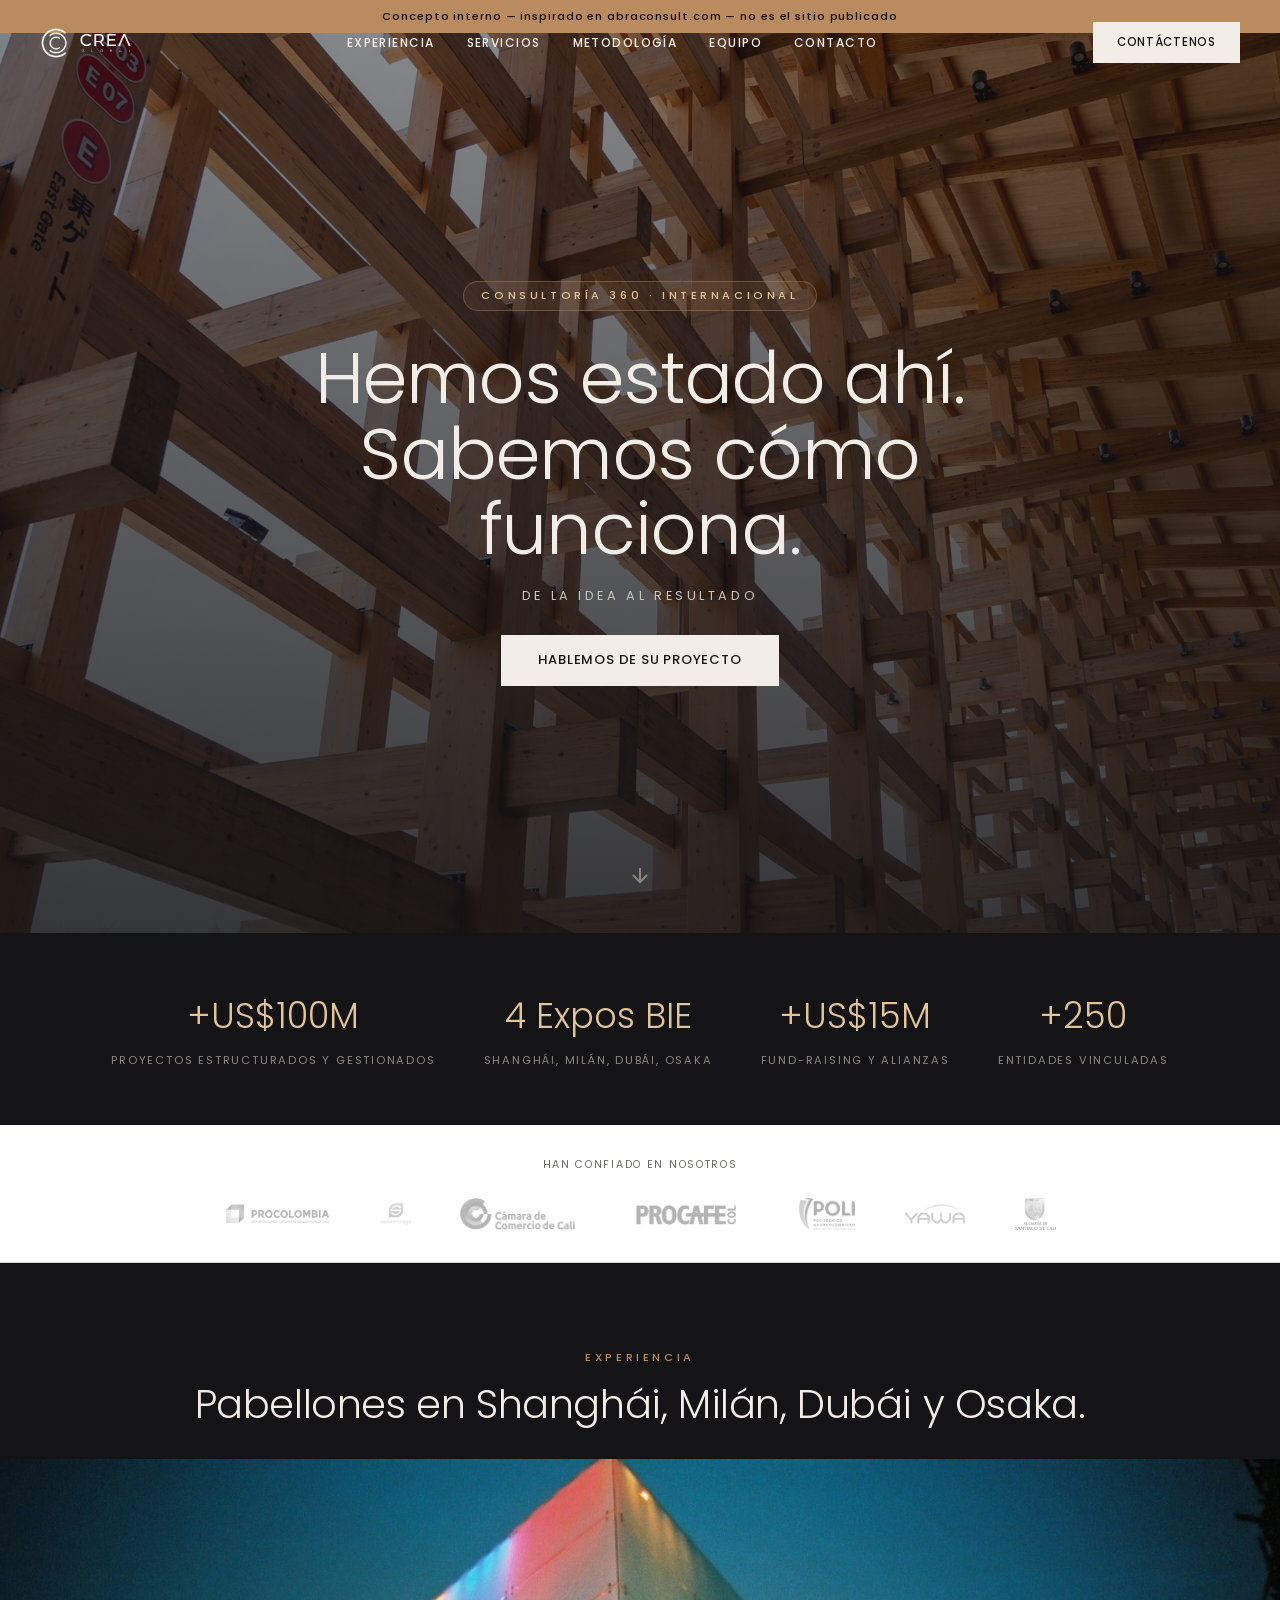
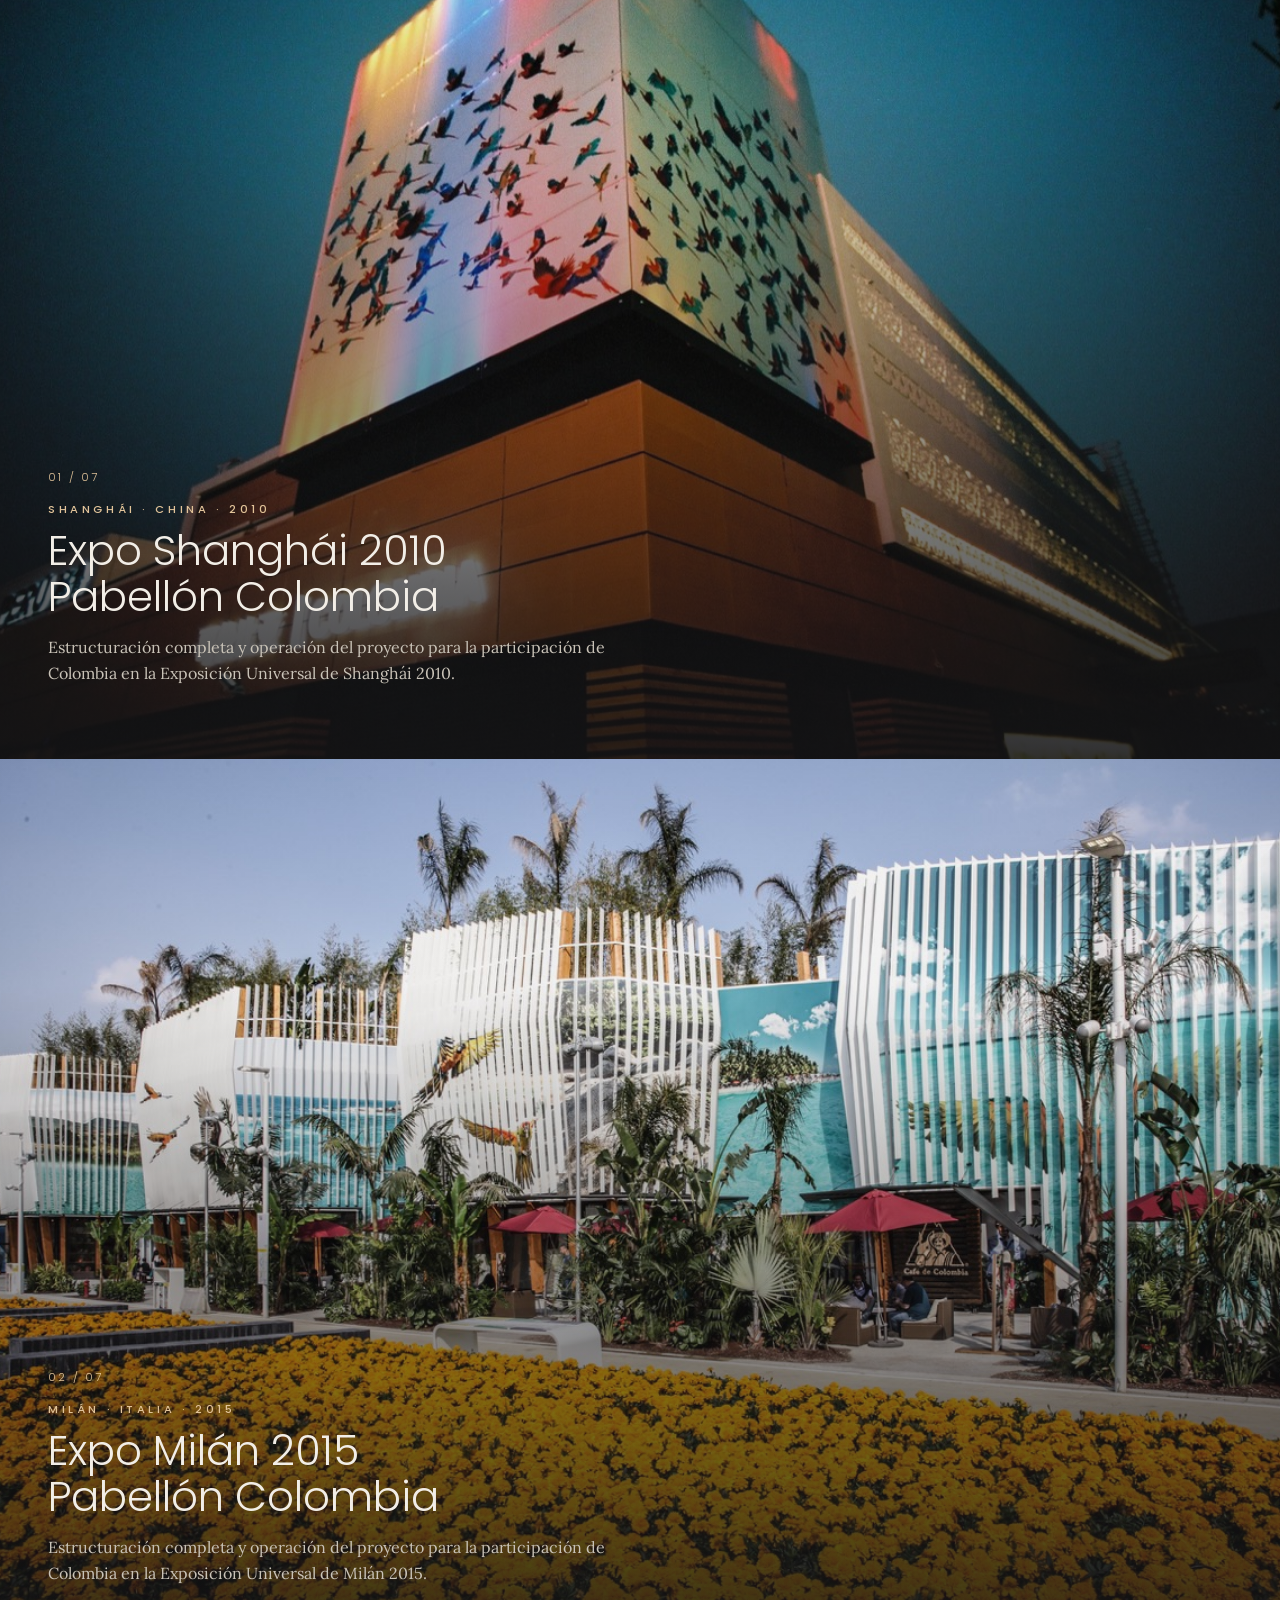
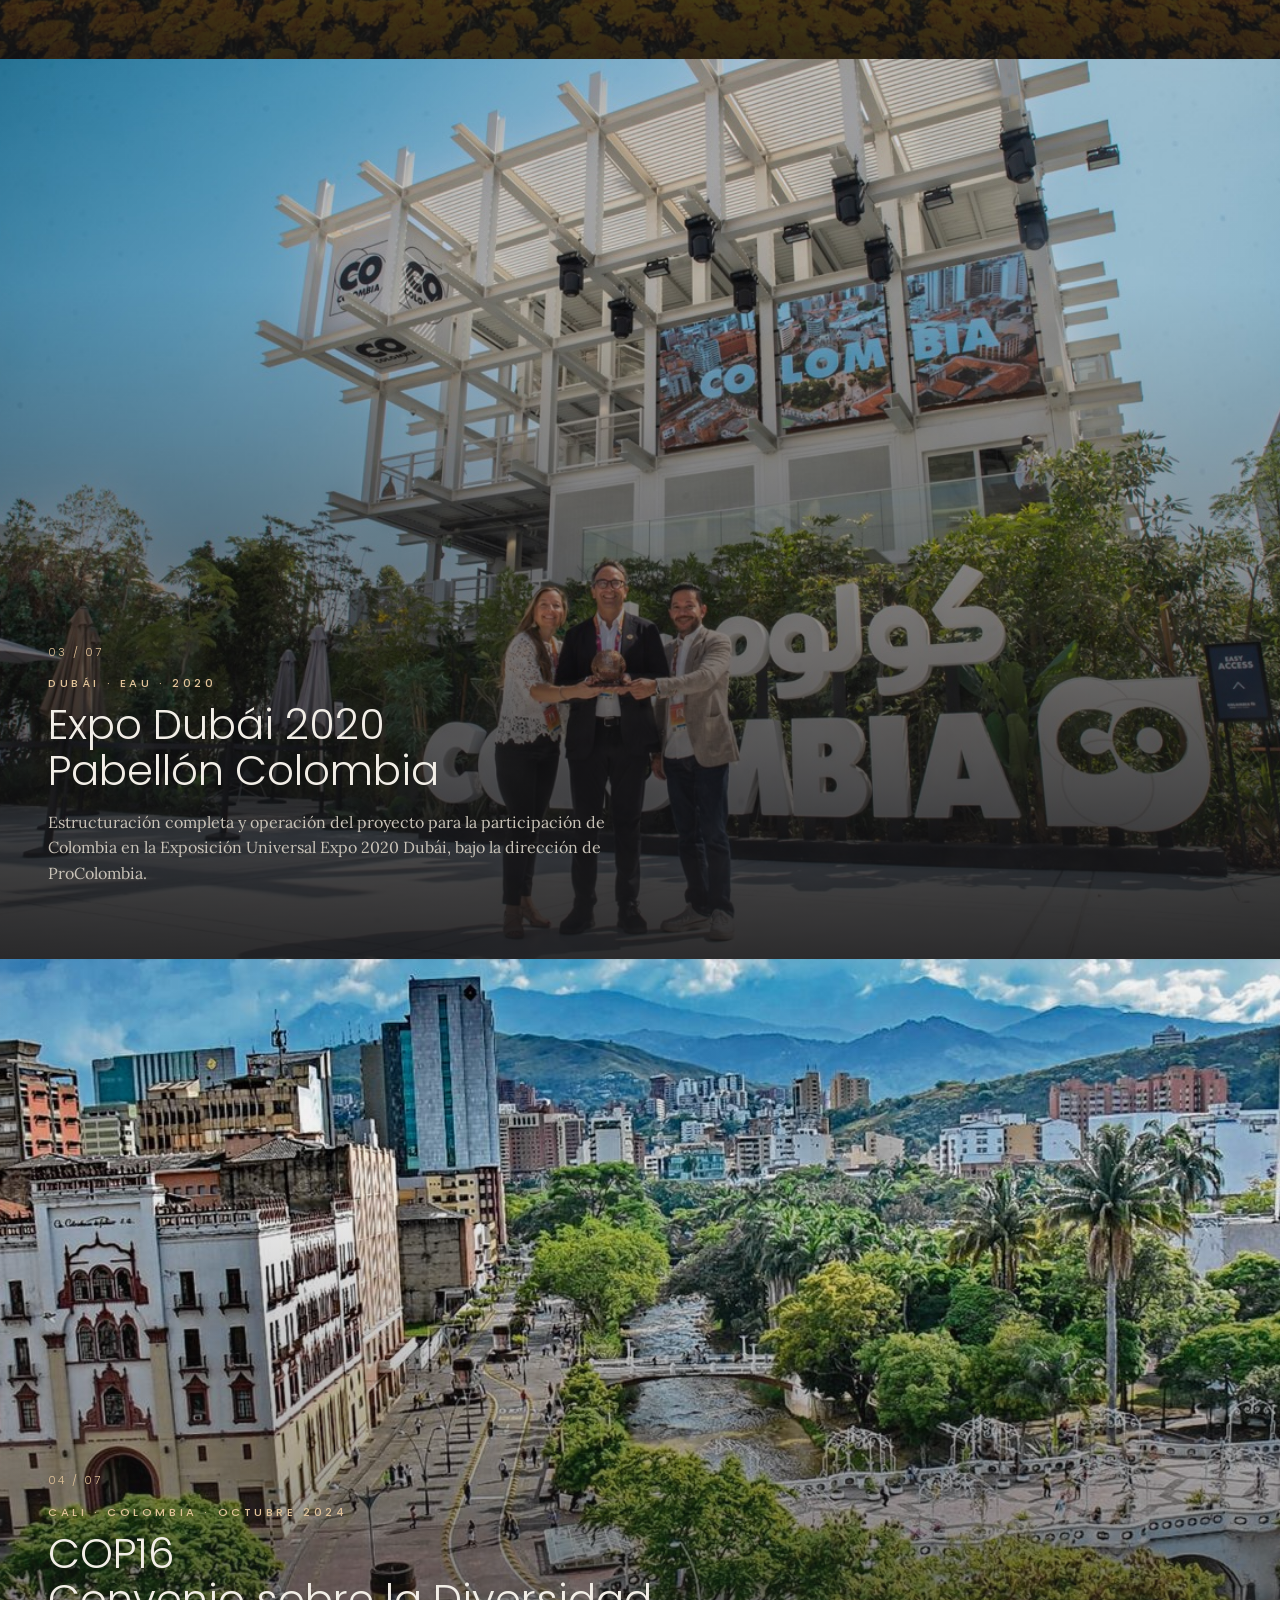
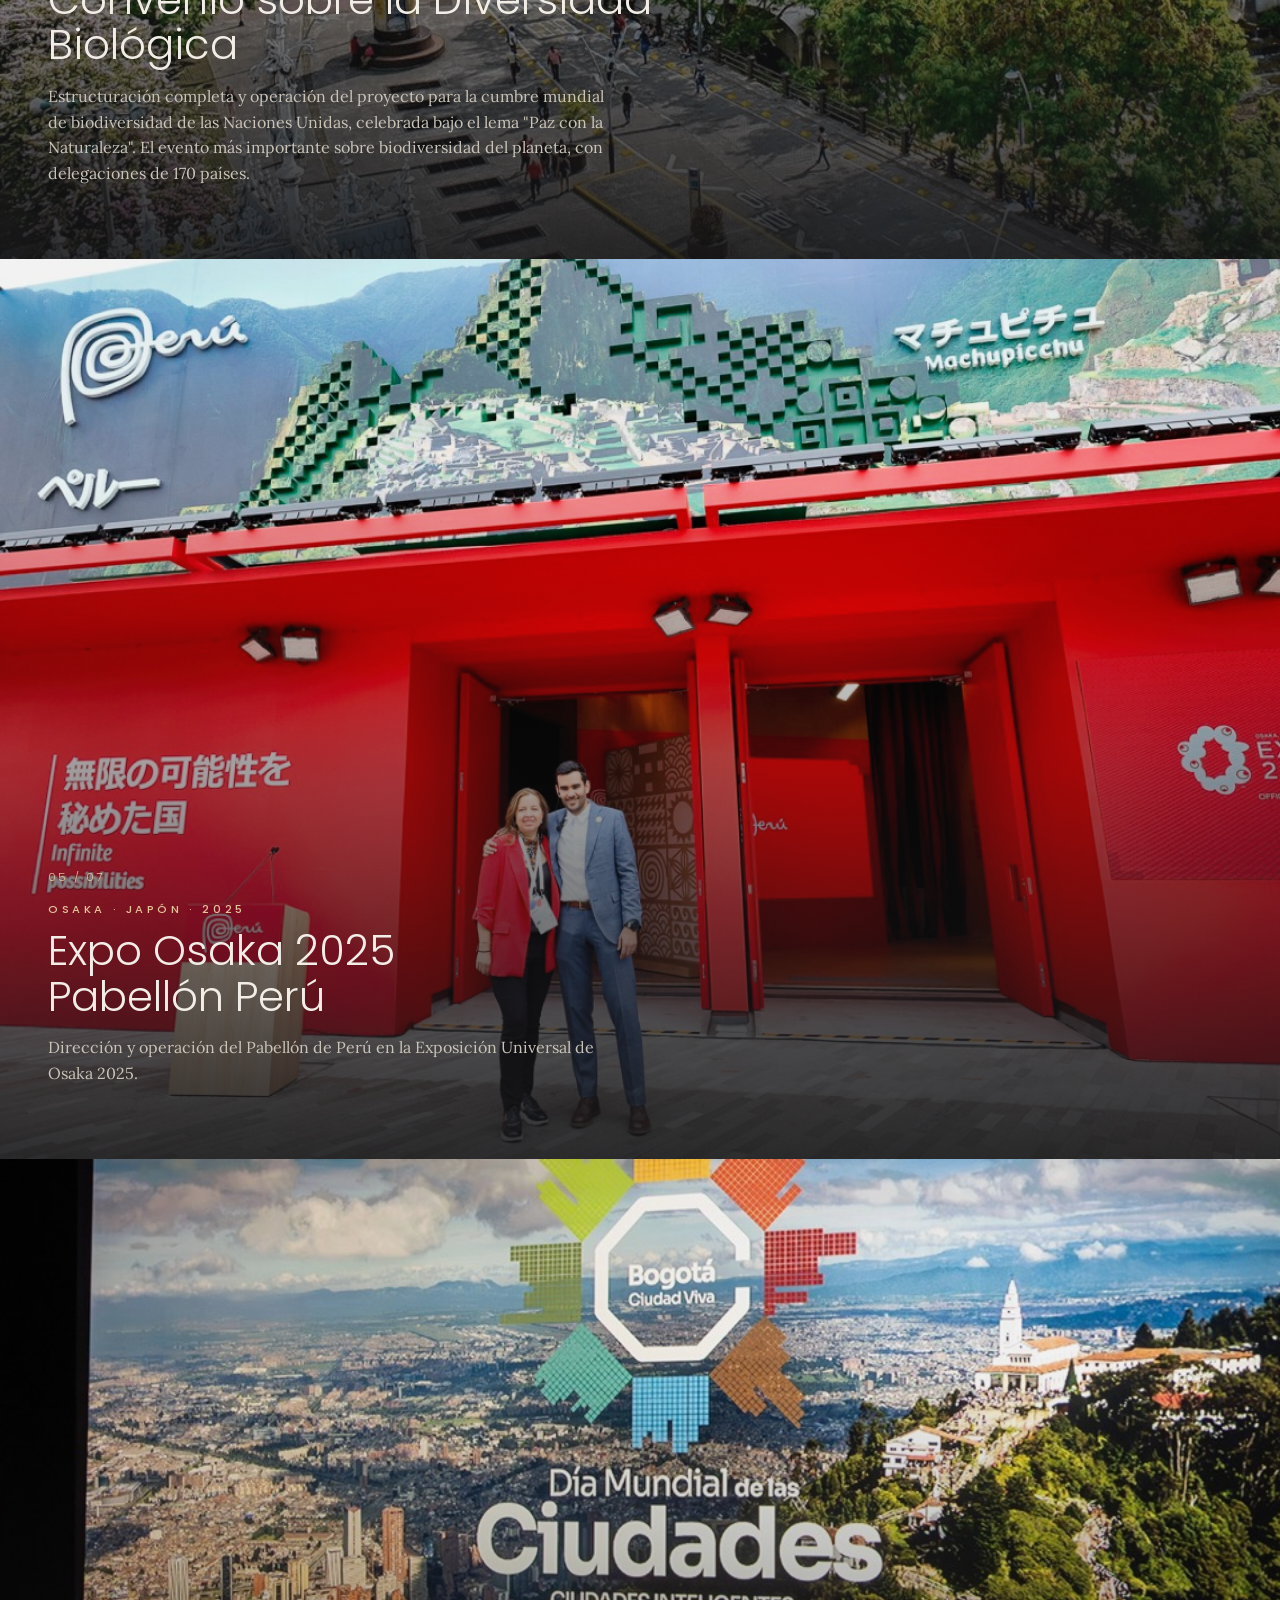
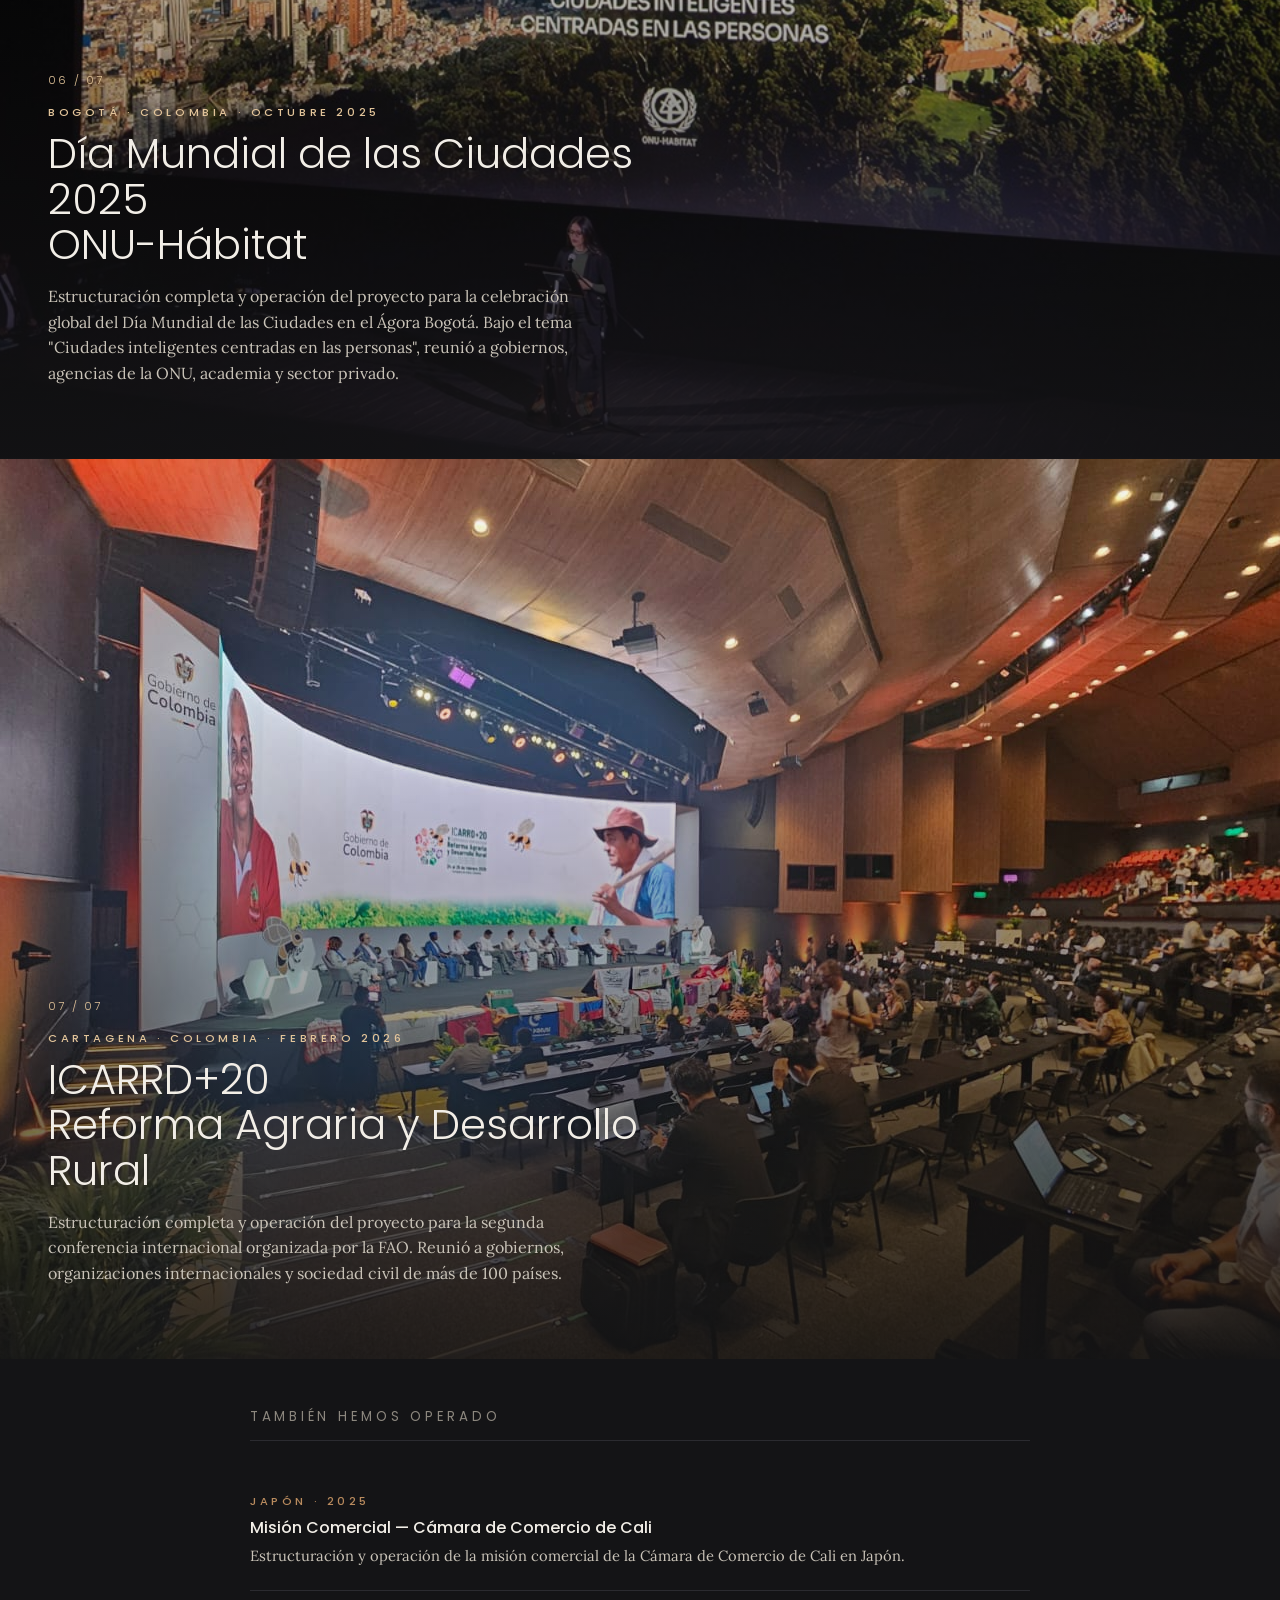
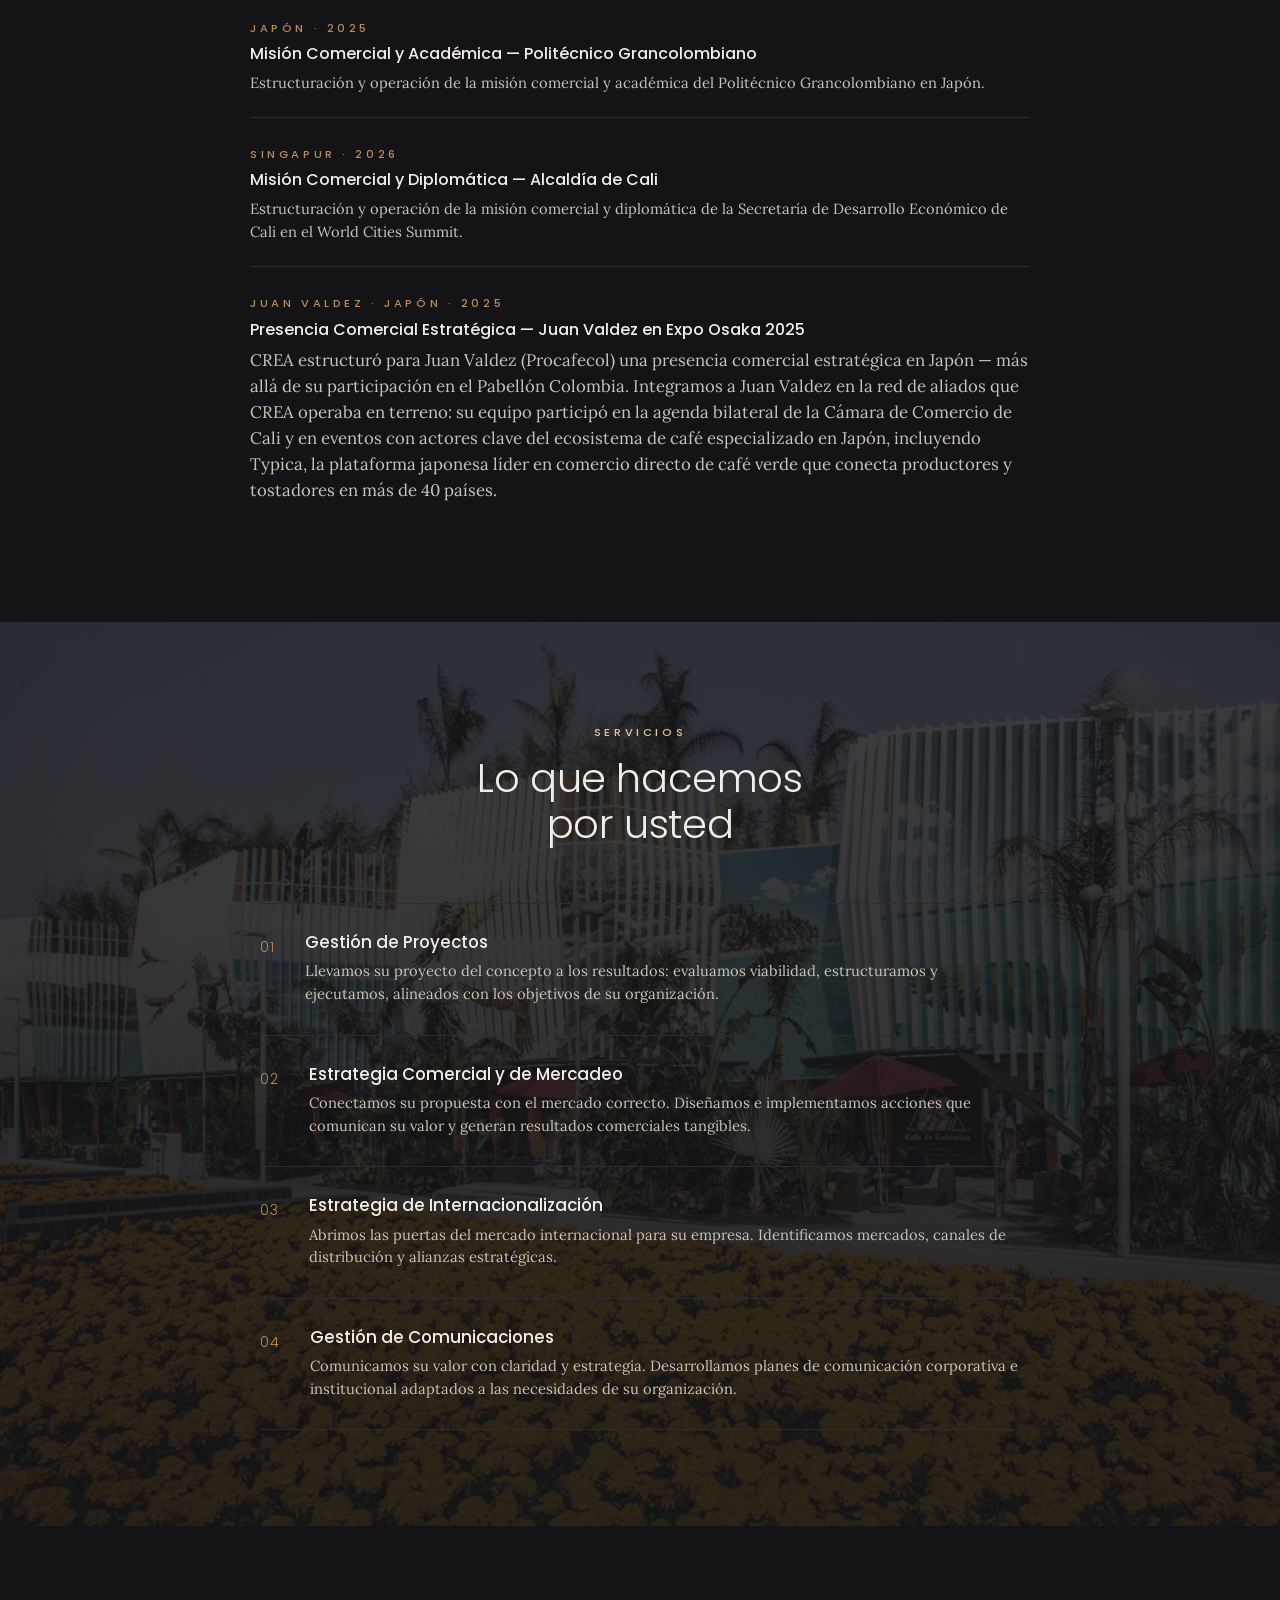
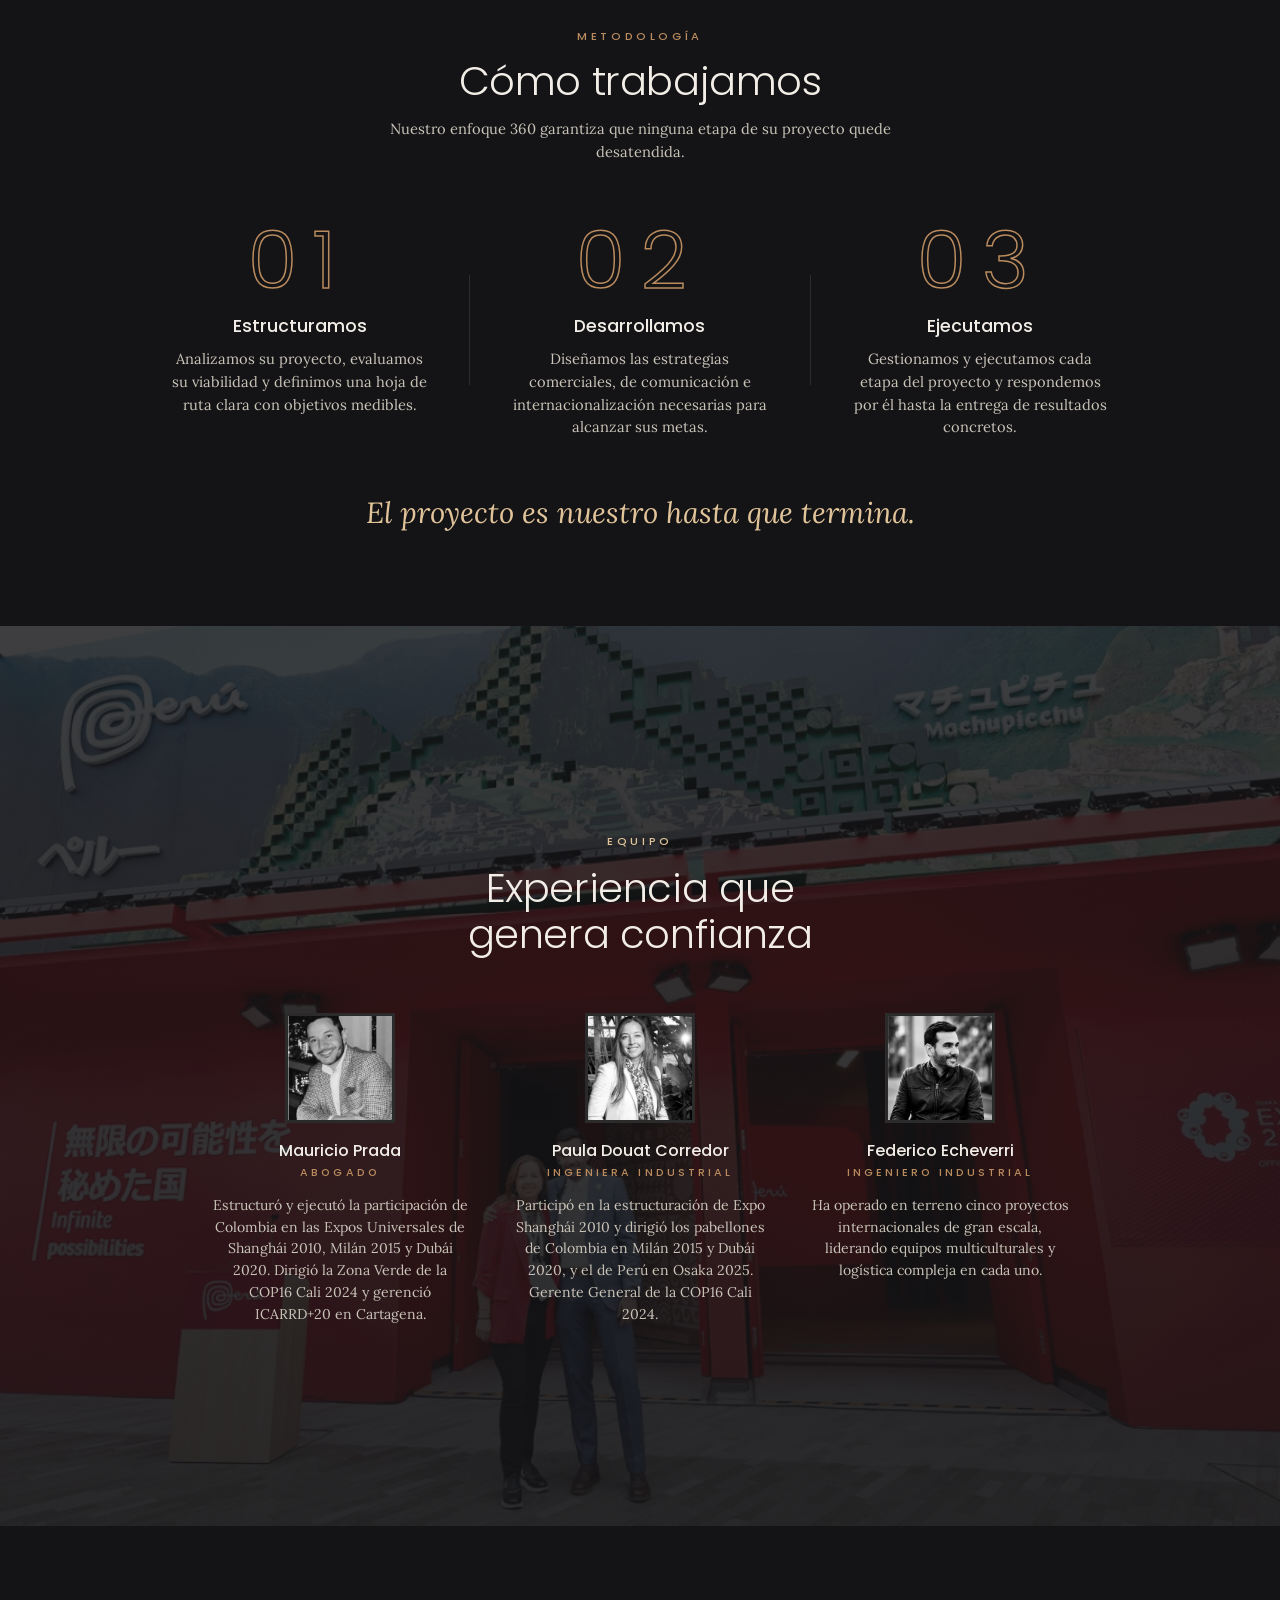
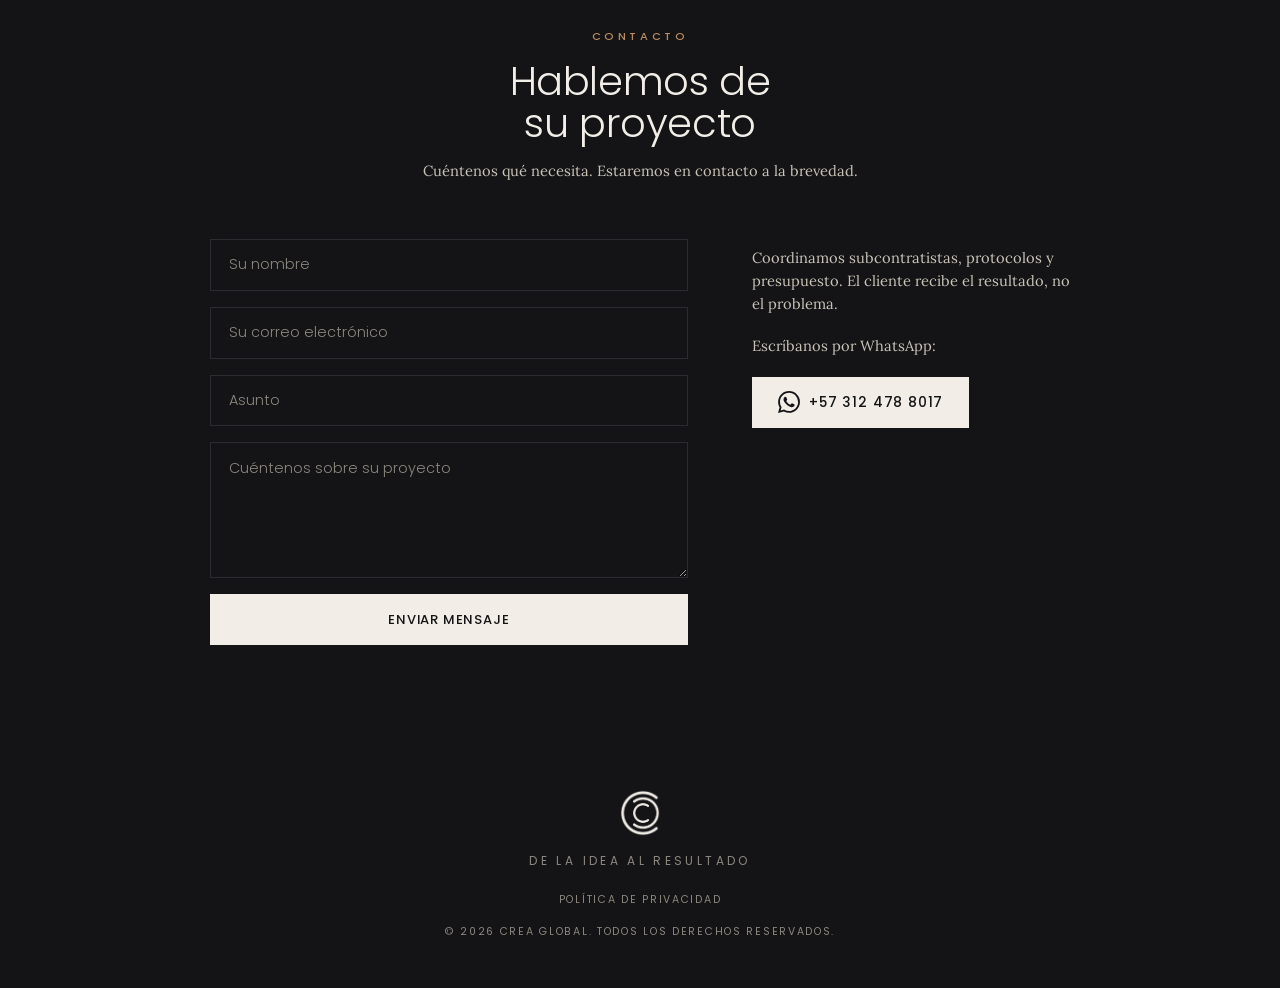
==== commit 04919e72: "concept-abra: alineación con manual de marca CREA" ====
--- a/concept-abra/index.html
+++ b/concept-abra/index.html
@@ -3,9 +3,9 @@
 <head>
   <meta charset="UTF-8" />
   <meta name="viewport" content="width=device-width, initial-scale=1.0" />
-  <title>CREA Global — Concepto Editorial (ref. ABRA)</title>
+  <title>CREA Global — De la idea al resultado</title>
   <link rel="stylesheet" href="style.css" />
-  <link href="https://fonts.googleapis.com/css2?family=Bebas+Neue&family=Poppins:ital,wght@0,300;0,400;0,500&family=Lora:ital,wght@0,400;1,400&display=swap" rel="stylesheet" />
+  <link href="https://fonts.googleapis.com/css2?family=Poppins:ital,wght@0,300;0,400;0,500&family=Lora:ital,wght@0,400;1,400&display=swap" rel="stylesheet" />
 </head>
 <body>
 
@@ -13,7 +13,10 @@
 
   <!-- Navigation -->
   <header class="navbar" id="navbar">
-    <a href="#" class="logo"><img src="../images/logo-white-new.jpg" alt="CREA Global" height="32" /></a>
+    <a href="#" class="logo">
+      <img class="logo-mark logo-mark--negative" src="../images/logo-white-new.png" alt="CREA Global" height="32" />
+      <img class="logo-mark logo-mark--positive" src="../images/logo-black-new.png" alt="CREA Global" height="32" />
+    </a>
     <nav class="nav-links">
       <a href="#experiencia">Experiencia</a>
       <a href="#servicios">Servicios</a>
@@ -35,13 +38,35 @@
     <div class="hero-overlay"></div>
     <div class="hero-content">
       <p class="eyebrow reveal">Consultoría 360 · Internacional</p>
-      <h1 class="reveal">Hacemos que las cosas pasen.</h1>
-      <p class="hero-tagline reveal">Estrategia. Ejecución. <span class="accent-bronce">Resultados.</span></p>
+      <h1 class="reveal">Hemos estado ahí. Sabemos cómo funciona.</h1>
+      <p class="hero-tagline reveal">De la idea al resultado</p>
       <a href="#contacto" class="btn btn-hero reveal">Hablemos de su proyecto</a>
     </div>
     <a href="#experiencia" class="hero-scroll" aria-label="Continuar">
       <svg width="24" height="24" fill="none" stroke="currentColor" stroke-width="2" viewBox="0 0 24 24"><path d="M12 5v14M5 12l7 7 7-7"/></svg>
     </a>
+  </section>
+
+  <!-- Figures band -->
+  <section class="figures-band">
+    <div class="figures-band-inner">
+      <div class="figure reveal">
+        <span class="figure-num">+US$100M</span>
+        <span class="figure-label">Proyectos estructurados y gestionados</span>
+      </div>
+      <div class="figure reveal">
+        <span class="figure-num">4 Expos BIE</span>
+        <span class="figure-label">Shanghái, Milán, Dubái, Osaka</span>
+      </div>
+      <div class="figure reveal">
+        <span class="figure-num">+US$15M</span>
+        <span class="figure-label">Fund-raising y alianzas</span>
+      </div>
+      <div class="figure reveal">
+        <span class="figure-num">+250</span>
+        <span class="figure-label">Entidades vinculadas</span>
+      </div>
+    </div>
   </section>
 
   <!-- Trust Bar -->
@@ -62,7 +87,7 @@
   <section class="story" id="experiencia">
     <div class="story-intro">
       <p class="eyebrow reveal">Experiencia</p>
-      <h2 class="reveal">Hemos estado ahí.<br>Sabemos cómo funciona.</h2>
+      <h2 class="reveal">Pabellones en Shanghái, Milán, Dubái y Osaka.</h2>
     </div>
 
     <!-- .media-fill acepta <img> hoy; para video, agregar <video autoplay muted loop
@@ -109,7 +134,7 @@
         <span class="story-index">04 / 07</span>
         <span class="eyebrow">Cali · Colombia · Octubre 2024</span>
         <h3>COP16<br>Convenio sobre la Diversidad Biológica</h3>
-        <p>Estructuración completa y operación del proyecto para la cumbre mundial de biodiversidad de las Naciones Unidas, celebrada bajo el lema "Paz con la Naturaleza". El evento más importante sobre biodiversidad del planeta, con delegaciones de más de 190 países.</p>
+        <p>Estructuración completa y operación del proyecto para la cumbre mundial de biodiversidad de las Naciones Unidas, celebrada bajo el lema "Paz con la Naturaleza". El evento más importante sobre biodiversidad del planeta, con delegaciones de 170 países.</p>
       </div>
     </article>
 
@@ -168,7 +193,7 @@
       <div class="also-row also-row-featured reveal">
         <span class="eyebrow">Juan Valdez · Japón · 2025</span>
         <h4>Presencia Comercial Estratégica — Juan Valdez en Expo Osaka 2025</h4>
-        <p>En el marco de la Expo Osaka 2025, CREA acompañó a los representantes de Juan Valdez (Procafecol) en la construcción de una presencia comercial estratégica en Japón — más allá de su participación en el Pabellón Colombia. Integramos a Juan Valdez en la red de aliados que CREA operaba en terreno: su equipo participó en la agenda bilateral de la Cámara de Comercio de Cali y en eventos con actores clave del ecosistema de café especializado en Japón, incluyendo Typica, la plataforma japonesa líder en comercio directo de café verde que conecta productores y tostadores en más de 40 países.</p>
+        <p>CREA estructuró para Juan Valdez (Procafecol) una presencia comercial estratégica en Japón — más allá de su participación en el Pabellón Colombia. Integramos a Juan Valdez en la red de aliados que CREA operaba en terreno: su equipo participó en la agenda bilateral de la Cámara de Comercio de Cali y en eventos con actores clave del ecosistema de café especializado en Japón, incluyendo Typica, la plataforma japonesa líder en comercio directo de café verde que conecta productores y tostadores en más de 40 países.</p>
       </div>
     </div>
   </section>
@@ -185,7 +210,7 @@
           <span class="services-list-num">01</span>
           <div>
             <h3>Gestión de Proyectos</h3>
-            <p>Llevamos su proyecto del concepto a los resultados. Asesoramos en viabilidad, estructuración y ejecución, alineados con los objetivos de su organización.</p>
+            <p>Llevamos su proyecto del concepto a los resultados: evaluamos viabilidad, estructuramos y ejecutamos, alineados con los objetivos de su organización.</p>
           </div>
         </div>
         <div class="services-list-item reveal">
@@ -199,7 +224,7 @@
           <span class="services-list-num">03</span>
           <div>
             <h3>Estrategia de Internacionalización</h3>
-            <p>Abrimos las puertas del mercado internacional para su empresa. Le acompañamos en la identificación de mercados, canales de distribución y alianzas estratégicas.</p>
+            <p>Abrimos las puertas del mercado internacional para su empresa. Identificamos mercados, canales de distribución y alianzas estratégicas.</p>
           </div>
         </div>
         <div class="services-list-item reveal">
@@ -237,7 +262,7 @@
         <div class="method-step reveal">
           <div class="step-number">03</div>
           <h3>Ejecutamos</h3>
-          <p>Gestionamos y ejecutamos cada etapa del proyecto, acompañándole hasta la entrega de resultados concretos.</p>
+          <p>Gestionamos y ejecutamos cada etapa del proyecto y respondemos por él hasta la entrega de resultados concretos.</p>
         </div>
       </div>
       <p class="method-closing reveal">El proyecto es nuestro hasta que termina.</p>
@@ -306,7 +331,7 @@
   <footer class="footer">
     <div class="footer-inner">
       <img src="../images/isotipo-negativo-fondo-transparente.png" alt="CREA Global" height="48" />
-      <p class="footer-tagline">Hacemos que las cosas pasen.</p>
+      <p class="footer-tagline">De la idea al resultado</p>
       <div class="footer-links">
         <a href="#">Política de Privacidad</a>
       </div>
--- a/concept-abra/style.css
+++ b/concept-abra/style.css
@@ -6,15 +6,22 @@
 *, *::before, *::after { box-sizing: border-box; margin: 0; padding: 0; }
 
 :root {
-  --onyx:      #141416;
-  --hueso:     #F2EEE7;
-  --bronce:    #B98B5E;
+  /* brand */
+  --onyx: #141416;
+  --hueso: #F2EEE7;
+  --bronce: #B98B5E;
   --champagne: #E2C49A;
-  --orange:    #F28C38;
-  --white:     #FFFFFF;
-  --text:      var(--onyx);
-  --muted:     #55524C;
-  --border:    #E4DDD0;
+  --papel: #FFFFFF;
+  /* text on hueso */
+  --ink: #1A1A1C;
+  --body: #3A3733;
+  --ink-2: #55524C;
+  --muted: #6E6A64;
+  --rule: #DAD3C7;
+  /* text on onyx */
+  --body-dark: #C9C3B8;
+  --muted-dark: #8C877E;
+  --rule-dark: #2B2B30;
 }
 
 html { scroll-behavior: smooth; }
@@ -22,7 +29,7 @@
 body {
   font-family: 'Lora', serif;
   font-weight: 400;
-  color: var(--text);
+  color: var(--body);
   background: var(--hueso);
   line-height: 1.55;
   -webkit-font-smoothing: antialiased;
@@ -30,7 +37,6 @@
 
 a { text-decoration: none; color: inherit; }
 h1, h2, h3, h4 { line-height: 1.15; font-family: 'Poppins', sans-serif; font-weight: 300; }
-h1 { font-family: 'Bebas Neue', sans-serif; text-transform: uppercase; letter-spacing: 0.04em; }
 
 .concept-flag {
   background: var(--bronce);
@@ -104,8 +110,11 @@
   padding: 0.9rem 2.5rem;
   box-shadow: 0 2px 16px rgba(0,0,0,0.08);
 }
-.logo img { display: block; height: 32px; width: auto; }
-.navbar.scrolled .logo img { content: none; }
+.logo { position: relative; display: block; height: 32px; }
+.logo-mark { display: block; height: 32px; width: auto; }
+.logo-mark--positive { display: none; }
+.navbar.scrolled .logo-mark--negative { display: none; }
+.navbar.scrolled .logo-mark--positive { display: block; }
 .nav-links { display: flex; gap: 2rem; }
 .nav-links a {
   font-family: 'Poppins', sans-serif;
@@ -113,33 +122,38 @@
   font-weight: 500;
   letter-spacing: 0.12em;
   text-transform: uppercase;
-  color: var(--white);
+  color: var(--hueso);
   transition: color 0.2s;
 }
 .navbar.scrolled .nav-links a { color: var(--onyx); }
 .nav-links a:hover { color: var(--champagne); }
 .navbar.scrolled .nav-links a:hover { color: var(--bronce); }
 .nav-actions { display: flex; align-items: center; gap: 1.2rem; }
-.hamburger { display: none; background: none; border: none; font-size: 1.4rem; cursor: pointer; color: var(--white); }
+.hamburger { display: none; background: none; border: none; font-size: 1.4rem; cursor: pointer; color: var(--hueso); }
 .navbar.scrolled .hamburger { color: var(--onyx); }
 
-/* ── Buttons ── */
+/* ── Buttons ──
+   Default .btn sits on dark backgrounds (hero, onyx sections, the
+   transparent navbar over the hero) so it defaults to hueso bg / onyx
+   text; the scrolled navbar is light, so it inverts there. */
 .btn {
   display: inline-block;
   padding: 0.85rem 2.2rem;
-  background: var(--orange);
-  color: var(--white);
-  border-radius: 4px;
+  background: var(--hueso);
+  color: var(--onyx);
+  border-radius: 0;
   font-family: 'Poppins', sans-serif;
   font-size: 0.82rem;
   font-weight: 500;
   letter-spacing: 0.06em;
   text-transform: uppercase;
-  border: 2px solid var(--orange);
+  border: 2px solid var(--hueso);
   cursor: pointer;
-  transition: background 0.25s, transform 0.2s, box-shadow 0.2s;
-}
-.btn:hover { background: #d9781e; border-color: #d9781e; transform: translateY(-2px); box-shadow: 0 8px 24px rgba(242,140,56,0.35); }
+  transition: background 0.25s, color 0.25s, border-color 0.25s;
+}
+.btn:hover { background: transparent; color: var(--hueso); }
+.navbar.scrolled .btn { background: var(--onyx); color: var(--hueso); border-color: var(--onyx); }
+.navbar.scrolled .btn:hover { background: transparent; color: var(--onyx); }
 .btn-sm { padding: 0.6rem 1.4rem; font-size: 0.72rem; }
 
 /* ── Hero ── */
@@ -156,7 +170,7 @@
 @keyframes heroZoom { from { transform: scale(1); } to { transform: scale(1.06); } }
 .hero-overlay {
   position: absolute; inset: 0;
-  background: linear-gradient(to bottom, rgba(20,20,22,0.5) 0%, rgba(10,10,11,0.75) 100%);
+  background: linear-gradient(to bottom, rgba(20,20,22,0.5) 0%, rgba(20,20,22,0.85) 100%);
 }
 .hero-content { position: relative; z-index: 1; max-width: 820px; padding: 2rem; }
 .hero-content .eyebrow {
@@ -167,27 +181,42 @@
   border-radius: 100px;
   margin-bottom: 1.8rem;
 }
-.hero-content h1 { font-size: clamp(3.5rem, 8vw, 7rem); color: var(--white); margin-bottom: 1.2rem; letter-spacing: 0.06em; }
+.hero-content h1 {
+  font-size: clamp(3.5rem, 6vw, 4.5rem);
+  line-height: 1.05;
+  letter-spacing: -0.01em;
+  color: var(--hueso);
+  margin-bottom: 1.2rem;
+}
 .hero-tagline {
   font-family: 'Poppins', sans-serif;
-  font-size: 1.1rem;
-  color: rgba(242,238,231,0.7);
-  letter-spacing: 0.04em;
+  font-weight: 400;
+  font-size: 0.8rem;
+  text-transform: uppercase;
+  letter-spacing: 0.28em;
+  color: var(--body-dark);
   margin-bottom: 1.8rem;
 }
 .hero-scroll {
   position: absolute; bottom: 2.5rem; left: 50%; transform: translateX(-50%);
-  color: rgba(242,238,231,0.4);
+  color: var(--muted-dark);
   animation: bounce 2.2s ease-in-out infinite;
   z-index: 1;
 }
 @keyframes bounce { 0%,100% { transform: translateX(-50%) translateY(0); } 50% { transform: translateX(-50%) translateY(9px); } }
 
+/* ── Figures band ── */
+.figures-band { background: var(--onyx); padding: 3.5rem 2.5rem; }
+.figures-band-inner { max-width: 1100px; margin: 0 auto; display: flex; justify-content: center; flex-wrap: wrap; gap: 3rem; text-align: center; }
+.figure { display: flex; flex-direction: column; gap: 0.5rem; min-width: 160px; }
+.figure-num { font-family: 'Poppins', sans-serif; font-weight: 300; font-size: clamp(1.6rem, 3vw, 2.2rem); color: var(--champagne); }
+.figure-label { font-family: 'Poppins', sans-serif; font-weight: 400; font-size: 0.7rem; letter-spacing: 0.16em; text-transform: uppercase; color: var(--muted-dark); }
+
 /* ── Trust bar ── */
-.trust-bar { background: var(--white); border-bottom: 1px solid var(--border); padding: 2rem 2.5rem; text-align: center; }
+.trust-bar { background: var(--papel); border-bottom: 1px solid var(--rule); padding: 2rem 2.5rem; text-align: center; }
 .trust-label {
   font-family: 'Poppins', sans-serif; font-size: 0.667rem; letter-spacing: 0.16em;
-  text-transform: uppercase; color: #9a948a; margin-bottom: 1.5rem;
+  text-transform: uppercase; color: var(--muted); margin-bottom: 1.5rem;
 }
 .trust-logos { display: flex; justify-content: center; align-items: center; gap: 3rem; flex-wrap: wrap; }
 .trust-logos img { height: 32px; width: auto; filter: grayscale(100%) opacity(38%); transition: filter 0.3s; }
@@ -197,7 +226,7 @@
 .story { background: var(--onyx); scroll-snap-type: y proximity; }
 .story-intro { text-align: center; padding: 5rem 2rem 2rem; }
 .story-intro .eyebrow { margin-bottom: 0.9rem; }
-.story-intro h2 { color: var(--white); font-size: clamp(1.8rem, 4vw, 2.5rem); letter-spacing: -0.01em; }
+.story-intro h2 { color: var(--hueso); font-size: clamp(1.8rem, 4vw, 2.5rem); letter-spacing: -0.01em; }
 
 .story-panel {
   position: relative;
@@ -211,7 +240,7 @@
 .story-panel:hover .story-media img { transform: scale(1.06); }
 .story-overlay {
   position: absolute; inset: 0;
-  background: linear-gradient(to top, rgba(10,10,11,0.88) 0%, rgba(10,10,11,0.35) 45%, rgba(10,10,11,0.05) 75%);
+  background: linear-gradient(to top, rgba(20,20,22,0.88) 0%, rgba(20,20,22,0.35) 45%, rgba(20,20,22,0.05) 75%);
 }
 .story-content {
   position: relative;
@@ -225,65 +254,60 @@
   font-weight: 300;
   font-size: clamp(1.6rem, 3.6vw, 2.6rem);
   line-height: 1.1;
-  color: var(--white);
+  color: var(--hueso);
   margin-bottom: 1rem;
 }
-.story-content p { font-family: 'Lora', serif; font-size: 1rem; line-height: 1.6; color: rgba(242,238,231,0.75); max-width: 560px; }
+.story-content p { font-family: 'Lora', serif; font-size: 1rem; line-height: 1.6; color: var(--body-dark); max-width: 560px; }
 .story-index {
   font-family: 'Poppins', sans-serif;
   font-weight: 300;
   font-size: 0.7rem;
   letter-spacing: 0.2em;
-  color: rgba(226,196,154,0.6);
+  color: var(--champagne);
 }
 
 /* Listado compacto para proyectos sin fotografía todavía */
 .also-list { background: var(--onyx); padding: 3rem 2.5rem 6rem; max-width: 860px; margin: 0 auto; }
 .also-label {
   font-family: 'Poppins', sans-serif; font-size: 0.833rem; font-weight: 400; letter-spacing: 0.28em;
-  text-transform: uppercase; color: rgba(242,238,231,0.4);
-  border-bottom: 1px solid rgba(242,238,231,0.12);
+  text-transform: uppercase; color: var(--muted-dark);
+  border-bottom: 1px solid var(--rule-dark);
   padding-bottom: 0.8rem; margin-bottom: 1.5rem;
 }
-.also-row { padding: 1.4rem 0; border-bottom: 1px solid rgba(242,238,231,0.08); }
+.also-row { padding: 1.4rem 0; border-bottom: 1px solid var(--rule-dark); }
 .also-row:last-child { border-bottom: none; }
 .also-row .eyebrow { margin-bottom: 0.5rem; }
-.also-row h4 { font-family: 'Poppins', sans-serif; font-weight: 500; font-size: 1rem; color: var(--white); margin-bottom: 0.5rem; }
-.also-row p { font-family: 'Lora', serif; font-size: 0.92rem; line-height: 1.55; color: rgba(242,238,231,0.55); }
-.also-row-featured p { font-size: 1.05rem; color: rgba(242,238,231,0.7); }
-
-/* ── Full-bleed editorial panel (Servicios, Equipo) ── */
+.also-row h4 { font-family: 'Poppins', sans-serif; font-weight: 500; font-size: 1rem; color: var(--hueso); margin-bottom: 0.5rem; }
+.also-row p { font-family: 'Lora', serif; font-size: 0.92rem; line-height: 1.55; color: var(--body-dark); }
+.also-row-featured p { font-size: 1.05rem; }
+
+/* ── Full-bleed editorial panel (Servicios, Equipo) ──
+   Overlay is an onyx scrim for photo legibility only — not decorative. */
 .full-panel { position: relative; min-height: 100vh; display: flex; align-items: center; overflow: hidden; }
 .full-panel-media img { filter: saturate(0.85); }
 .full-panel-overlay { position: absolute; inset: 0; background: linear-gradient(180deg, rgba(20,20,22,0.82) 0%, rgba(20,20,22,0.9) 100%); }
 .full-panel-content { position: relative; z-index: 1; max-width: 1000px; margin: 0 auto; padding: 6rem 2.5rem; width: 100%; text-align: center; }
 .full-panel-content .eyebrow { color: var(--champagne); margin-bottom: 0.9rem; }
-.full-panel-content h2 { color: var(--white); font-size: clamp(1.8rem, 4vw, 2.5rem); letter-spacing: -0.01em; margin-bottom: 3.5rem; }
+.full-panel-content h2 { color: var(--hueso); font-size: clamp(1.8rem, 4vw, 2.5rem); letter-spacing: -0.01em; margin-bottom: 3.5rem; }
 
 .services-list { display: flex; flex-direction: column; text-align: left; max-width: 760px; margin: 0 auto; }
-.services-list-item { display: flex; gap: 1.8rem; padding: 1.8rem 0; border-top: 1px solid rgba(242,238,231,0.12); }
-.services-list-item:last-child { border-bottom: 1px solid rgba(242,238,231,0.12); }
+.services-list-item { display: flex; gap: 1.8rem; padding: 1.8rem 0; border-top: 1px solid var(--rule-dark); }
+.services-list-item:last-child { border-bottom: 1px solid var(--rule-dark); }
 .services-list-num { font-family: 'Poppins', sans-serif; font-weight: 300; font-size: 0.9rem; letter-spacing: 0.1em; color: var(--bronce); flex-shrink: 0; padding-top: 0.2rem; }
-.services-list-item h3 { font-family: 'Poppins', sans-serif; font-weight: 500; font-size: 1.05rem; color: var(--white); margin-bottom: 0.5rem; }
-.services-list-item p { font-family: 'Lora', serif; font-size: 0.92rem; line-height: 1.55; color: rgba(242,238,231,0.6); }
+.services-list-item h3 { font-family: 'Poppins', sans-serif; font-weight: 500; font-size: 1.05rem; color: var(--hueso); margin-bottom: 0.5rem; }
+.services-list-item p { font-family: 'Lora', serif; font-size: 0.92rem; line-height: 1.55; color: var(--body-dark); }
 
 .team-row { display: flex; justify-content: center; gap: 2.5rem; flex-wrap: wrap; }
 .team-item { max-width: 260px; text-align: center; }
-.team-photo { display: block; width: 110px; height: 110px; object-fit: cover; border-radius: 50%; margin: 0 auto 1.2rem; border: 3px solid rgba(242,238,231,0.2); }
-.team-item h3 { font-family: 'Poppins', sans-serif; font-weight: 500; font-size: 1rem; color: var(--white); margin-bottom: 0.3rem; }
+.team-photo { display: block; width: 110px; height: 110px; object-fit: cover; filter: grayscale(100%); border-radius: 0; margin: 0 auto 1.2rem; border: 3px solid var(--rule-dark); }
+.team-item h3 { font-family: 'Poppins', sans-serif; font-weight: 500; font-size: 1rem; color: var(--hueso); margin-bottom: 0.3rem; }
 .team-role { font-family: 'Poppins', sans-serif; font-size: 0.68rem; font-weight: 500; color: var(--bronce); letter-spacing: 0.28em; text-transform: uppercase; margin-bottom: 0.8rem; }
-.team-bio { font-family: 'Lora', serif; font-size: 0.88rem; line-height: 1.55; color: rgba(242,238,231,0.6); }
+.team-bio { font-family: 'Lora', serif; font-size: 0.88rem; line-height: 1.55; color: var(--body-dark); }
 
 /* ── Methodology ── */
 .methodology { background: var(--onyx); position: relative; overflow: hidden; }
-.methodology::before {
-  content: ''; position: absolute; inset: 0;
-  background: radial-gradient(ellipse at 0% 100%, rgba(185,139,94,0.15) 0%, transparent 50%),
-              radial-gradient(ellipse at 100% 0%, rgba(242,238,231,0.03) 0%, transparent 50%);
-  pointer-events: none;
-}
-.methodology .section-header h2 { color: var(--white); }
-.methodology .section-sub { color: rgba(242,238,231,0.45); }
+.methodology .section-header h2 { color: var(--hueso); }
+.methodology .section-sub { color: var(--body-dark); }
 .method-steps { display: flex; align-items: flex-start; position: relative; z-index: 1; }
 .method-step { flex: 1; text-align: center; padding: 0 2.5rem; }
 .step-number {
@@ -292,9 +316,9 @@
 }
 .method-step.visible .step-number { -webkit-text-stroke: 1.5px var(--bronce); animation: numberPop 0.6s ease forwards; }
 @keyframes numberPop { 0% { transform: scale(0.8); opacity: 0; } 60% { transform: scale(1.05); } 100% { transform: scale(1); opacity: 1; } }
-.method-step h3 { font-family: 'Poppins', sans-serif; font-weight: 500; font-size: 1.1rem; color: var(--white); margin-bottom: 0.75rem; }
-.method-step p { font-family: 'Lora', serif; font-size: 0.92rem; color: rgba(242,238,231,0.5); line-height: 1.55; }
-.method-divider { width: 1px; height: 110px; background: rgba(242,238,231,0.08); align-self: center; flex-shrink: 0; }
+.method-step h3 { font-family: 'Poppins', sans-serif; font-weight: 500; font-size: 1.1rem; color: var(--hueso); margin-bottom: 0.75rem; }
+.method-step p { font-family: 'Lora', serif; font-size: 0.92rem; color: var(--body-dark); line-height: 1.55; }
+.method-divider { width: 1px; height: 110px; background: var(--rule-dark); align-self: center; flex-shrink: 0; }
 .method-closing {
   font-family: 'Lora', serif; font-style: italic; font-size: clamp(1.17rem, 2.4vw, 1.83rem);
   line-height: 1.2; color: var(--champagne); text-align: center; margin-top: 3.5rem; opacity: 0.85; position: relative; z-index: 1;
@@ -303,33 +327,33 @@
 
 /* ── Contact ── */
 .contact { background: var(--onyx); position: relative; overflow: hidden; }
-.contact::before { content: ''; position: absolute; inset: 0; background: radial-gradient(ellipse at 85% 15%, rgba(185,139,94,0.12) 0%, transparent 55%); pointer-events: none; }
-.contact .section-header h2 { color: var(--white); }
-.contact .section-sub { color: rgba(242,238,231,0.45); }
+.contact .section-header h2 { color: var(--hueso); }
+.contact .section-sub { color: var(--body-dark); }
 .contact-inner { display: grid; grid-template-columns: 3fr 2fr; gap: 4rem; align-items: start; max-width: 860px; margin: 0 auto; position: relative; z-index: 1; }
 .contact-form { display: flex; flex-direction: column; gap: 1rem; }
 .contact-form input, .contact-form textarea {
-  padding: 0.9rem 1.1rem; border: 1px solid rgba(242,238,231,0.12); border-radius: 4px;
+  padding: 0.9rem 1.1rem; border: 1px solid var(--rule-dark); border-radius: 0;
   font-size: 0.9rem; font-family: 'Poppins', sans-serif; font-weight: 300;
-  background: rgba(242,238,231,0.05); color: var(--white); transition: border-color 0.2s, background 0.2s;
-}
-.contact-form input::placeholder, .contact-form textarea::placeholder { color: rgba(242,238,231,0.3); }
-.contact-form input:focus, .contact-form textarea:focus { outline: none; border-color: var(--bronce); background: rgba(242,238,231,0.08); }
+  background: transparent; color: var(--hueso); transition: border-color 0.2s;
+}
+.contact-form input::placeholder, .contact-form textarea::placeholder { color: var(--muted-dark); }
+.contact-form input:focus, .contact-form textarea:focus { outline: none; border-color: var(--bronce); }
 .contact-form textarea { resize: vertical; }
 .contact-info { padding-top: 0.5rem; }
-.contact-info p { font-family: 'Lora', serif; font-size: 0.92rem; line-height: 1.55; color: rgba(242,238,231,0.45); margin-bottom: 1.2rem; }
+.contact-info p { font-family: 'Lora', serif; font-size: 0.92rem; line-height: 1.55; color: var(--body-dark); margin-bottom: 1.2rem; }
 .whatsapp-btn {
-  display: inline-flex; align-items: center; gap: 0.6rem; background: #25d366; color: var(--white);
-  padding: 0.8rem 1.5rem; border-radius: 4px; font-family: 'Poppins', sans-serif; font-size: 0.85rem; font-weight: 500;
-  transition: background 0.2s, transform 0.2s;
-}
-.whatsapp-btn:hover { background: #1db954; transform: translateY(-2px); }
+  display: inline-flex; align-items: center; gap: 0.6rem; background: var(--hueso); color: var(--onyx);
+  padding: 0.8rem 1.5rem; border-radius: 0; border: 2px solid var(--hueso);
+  font-family: 'Poppins', sans-serif; font-size: 0.85rem; font-weight: 500; text-transform: uppercase; letter-spacing: 0.06em;
+  transition: background 0.2s, color 0.2s;
+}
+.whatsapp-btn:hover { background: transparent; color: var(--hueso); }
 
 /* ── Footer ── */
-.footer { background: #0a0a0b; color: #6b655c; padding: 3rem 2rem; }
+.footer { background: var(--onyx); color: var(--muted-dark); padding: 3rem 2rem; }
 .footer-inner { max-width: 1100px; margin: 0 auto; display: flex; flex-direction: column; align-items: center; gap: 0.9rem; text-align: center; }
-.footer-tagline { font-family: 'Lora', serif; font-style: italic; font-size: 1.5rem; line-height: 1.2; color: var(--champagne); }
-.footer-links a { font-family: 'Poppins', sans-serif; color: #6b655c; font-size: 0.667rem; letter-spacing: 0.16em; text-transform: uppercase; transition: color 0.2s; }
+.footer-tagline { font-family: 'Poppins', sans-serif; font-weight: 400; font-size: 0.75rem; text-transform: uppercase; letter-spacing: 0.28em; color: var(--muted-dark); }
+.footer-links a { font-family: 'Poppins', sans-serif; color: var(--muted-dark); font-size: 0.667rem; letter-spacing: 0.16em; text-transform: uppercase; transition: color 0.2s; }
 .footer-links a:hover { color: var(--bronce); }
 .footer-copy { font-family: 'Poppins', sans-serif; font-size: 0.667rem; letter-spacing: 0.16em; text-transform: uppercase; }
 
@@ -341,6 +365,7 @@
   .method-divider { width: 50px; height: 1px; }
   .contact-inner { grid-template-columns: 1fr; gap: 2.5rem; }
   .trust-logos { gap: 1.5rem; }
+  .figures-band-inner { gap: 1.8rem 2.5rem; }
   .team-row { gap: 2rem; }
   .services-list-item { flex-direction: column; gap: 0.5rem; }
 }
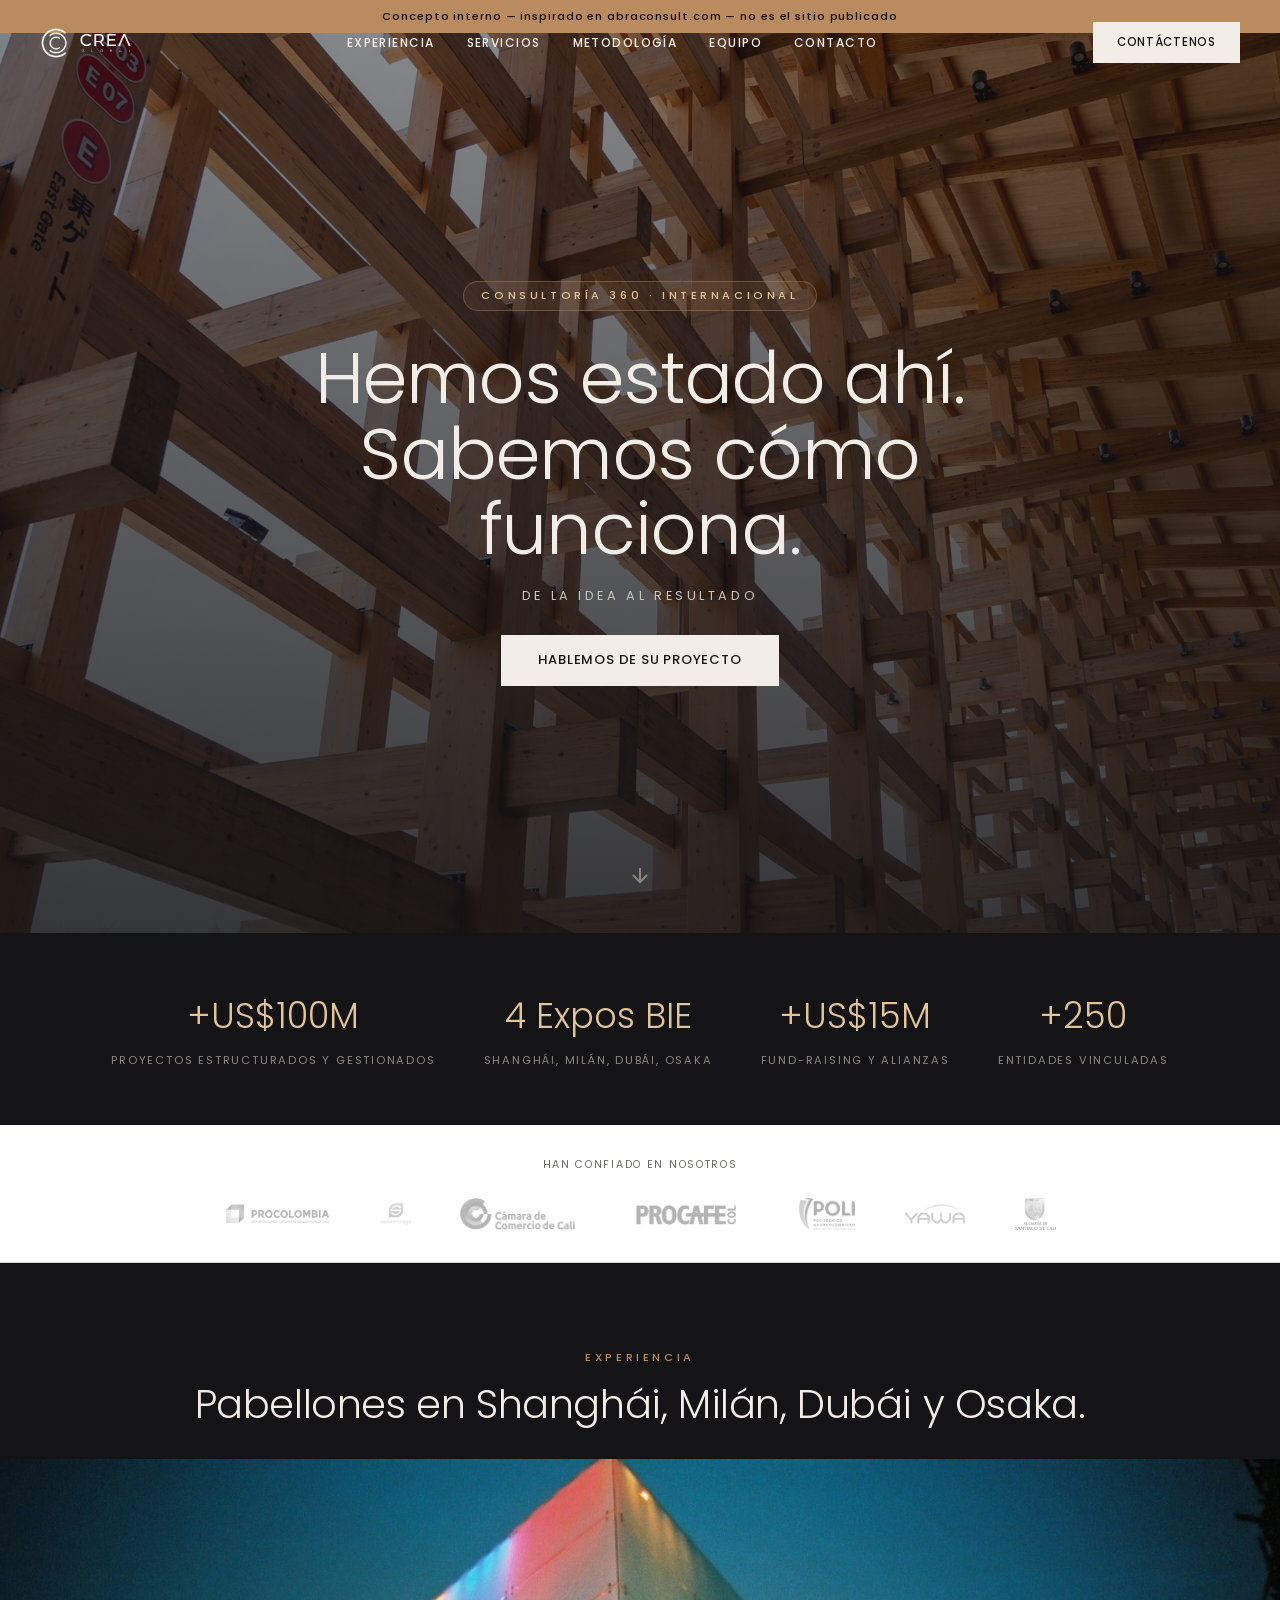
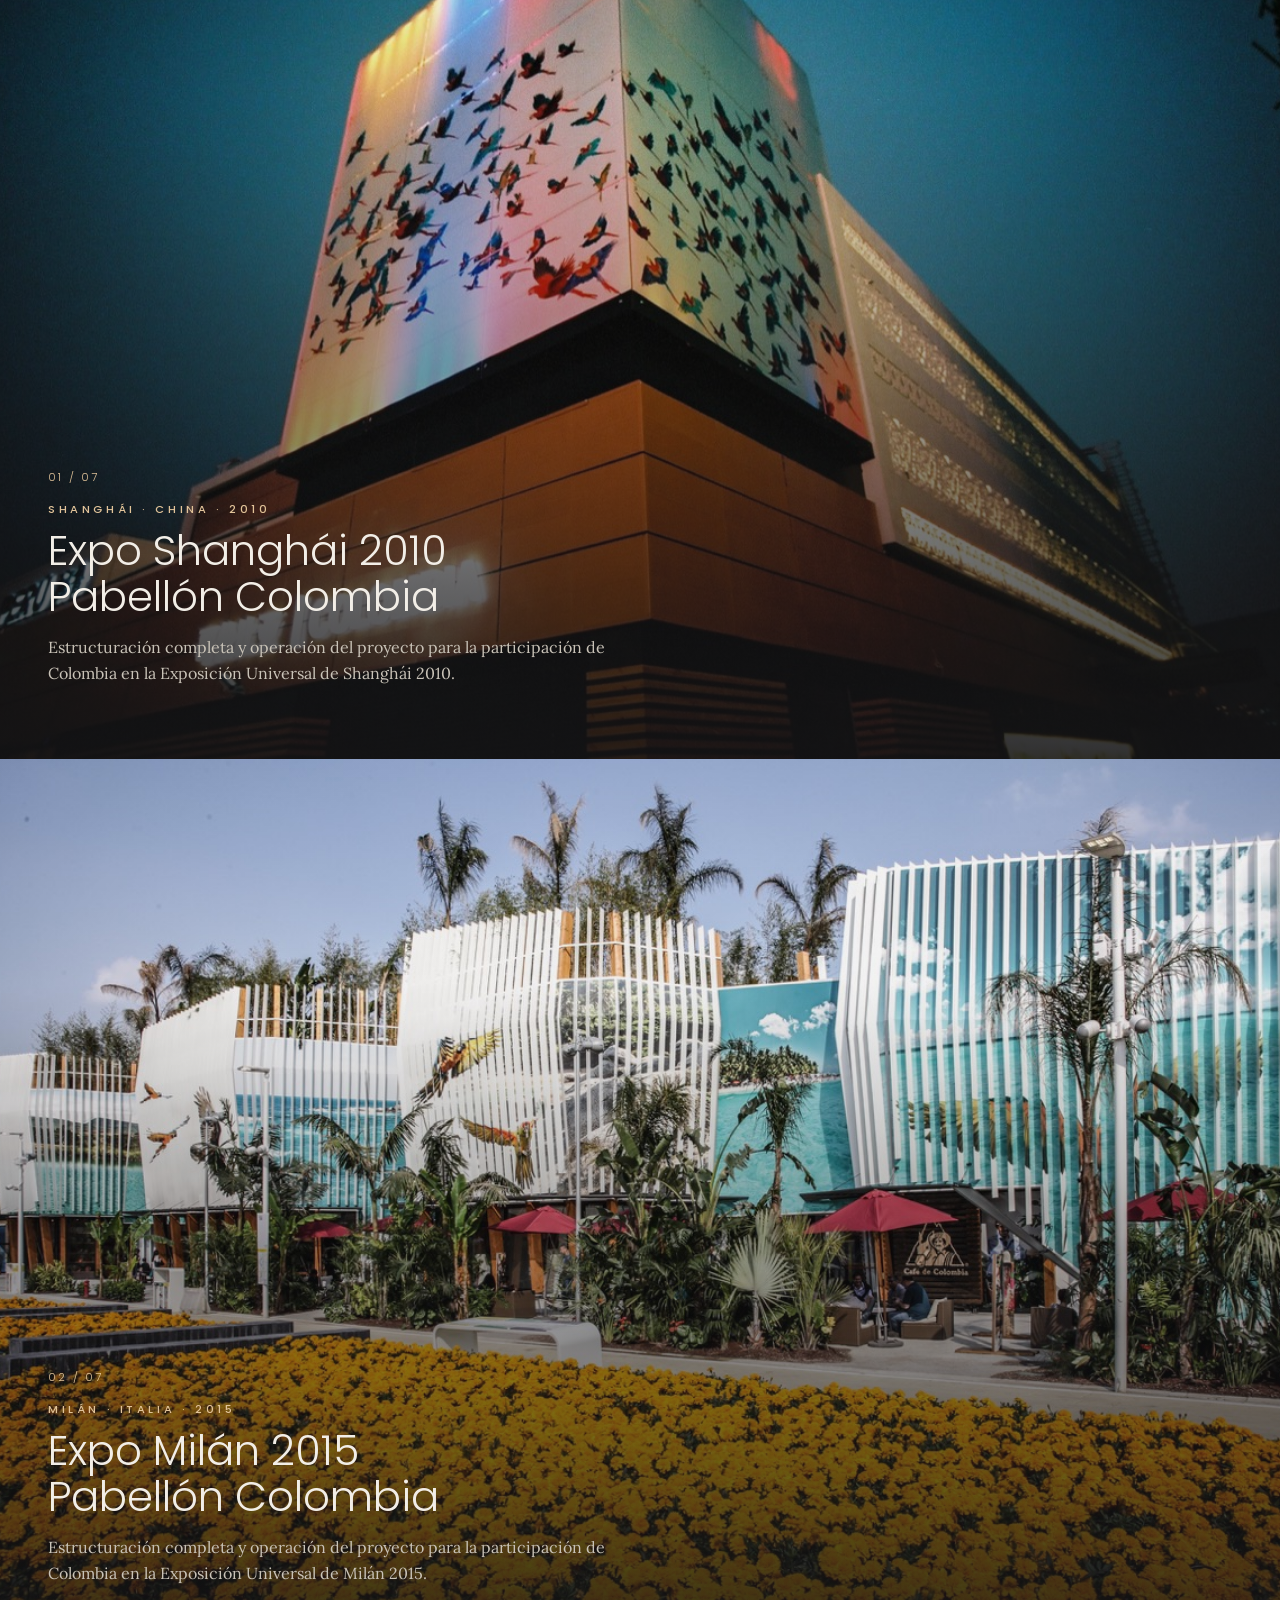
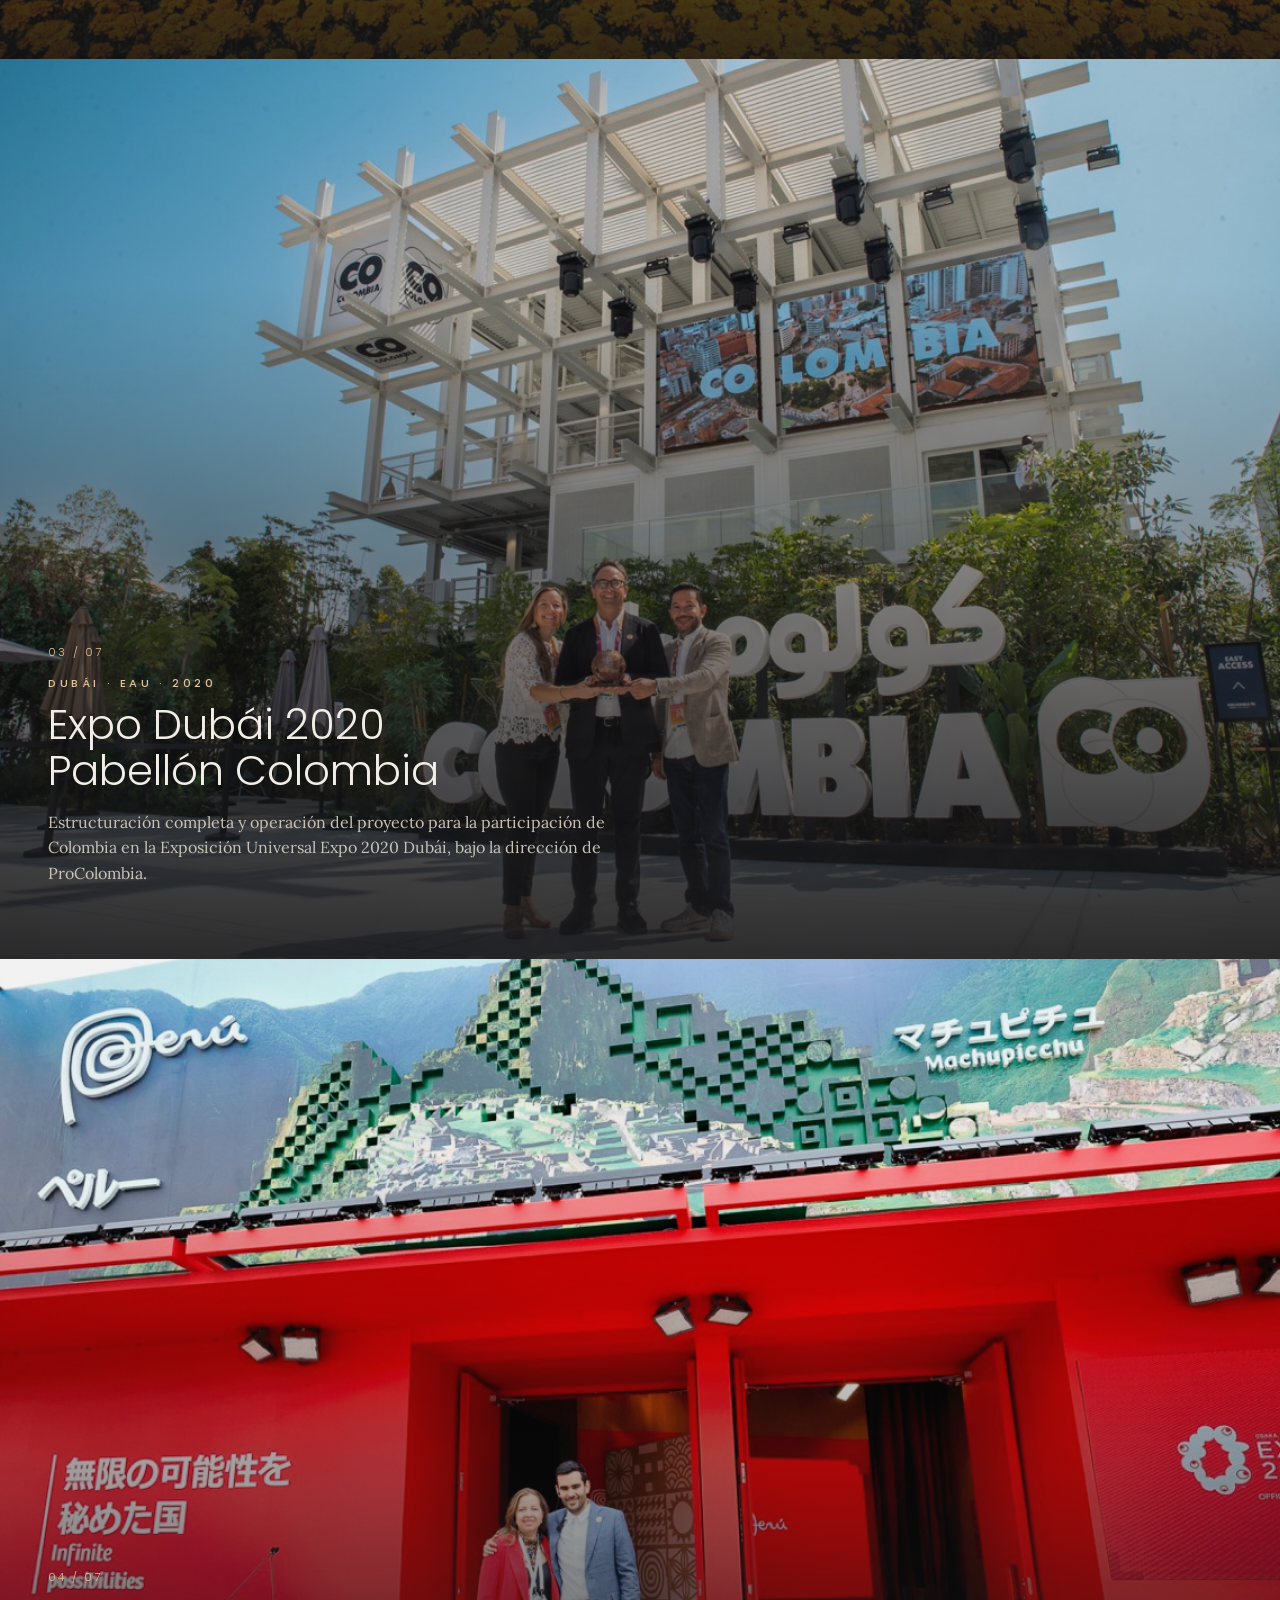
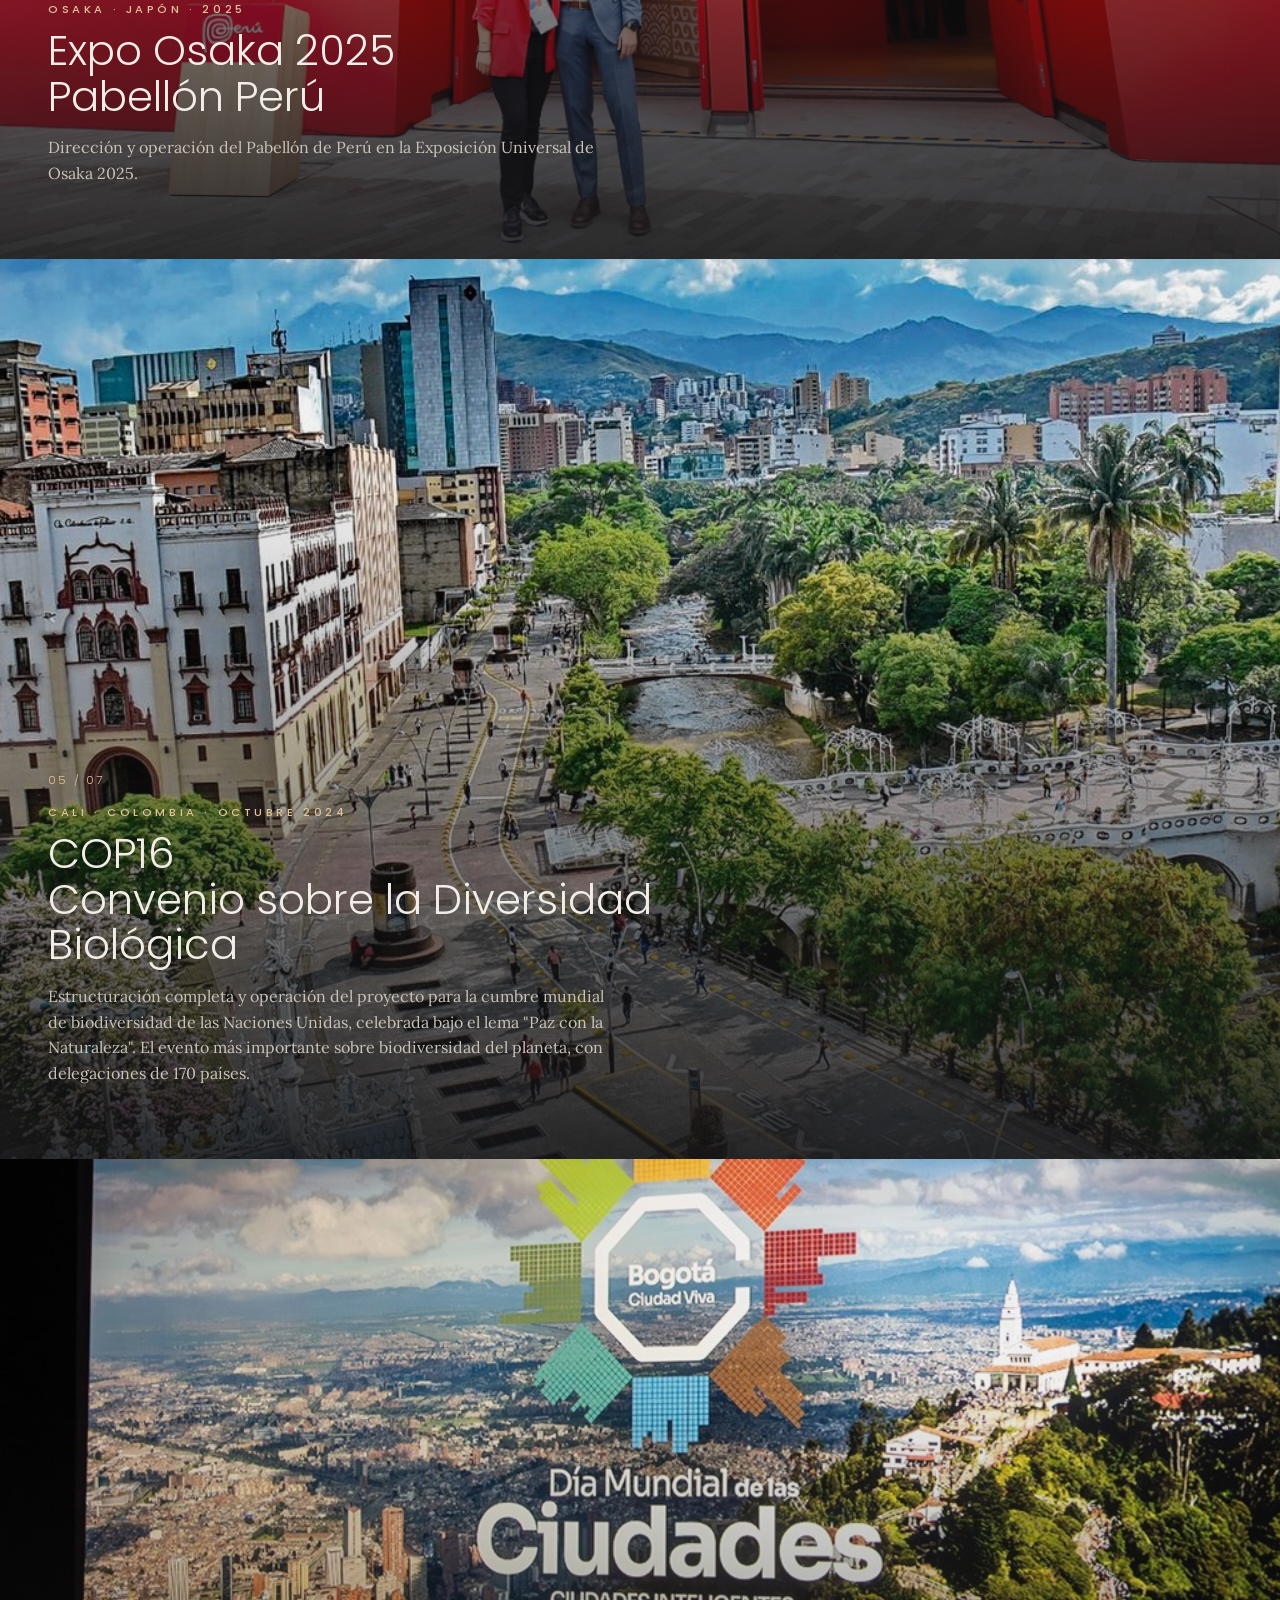
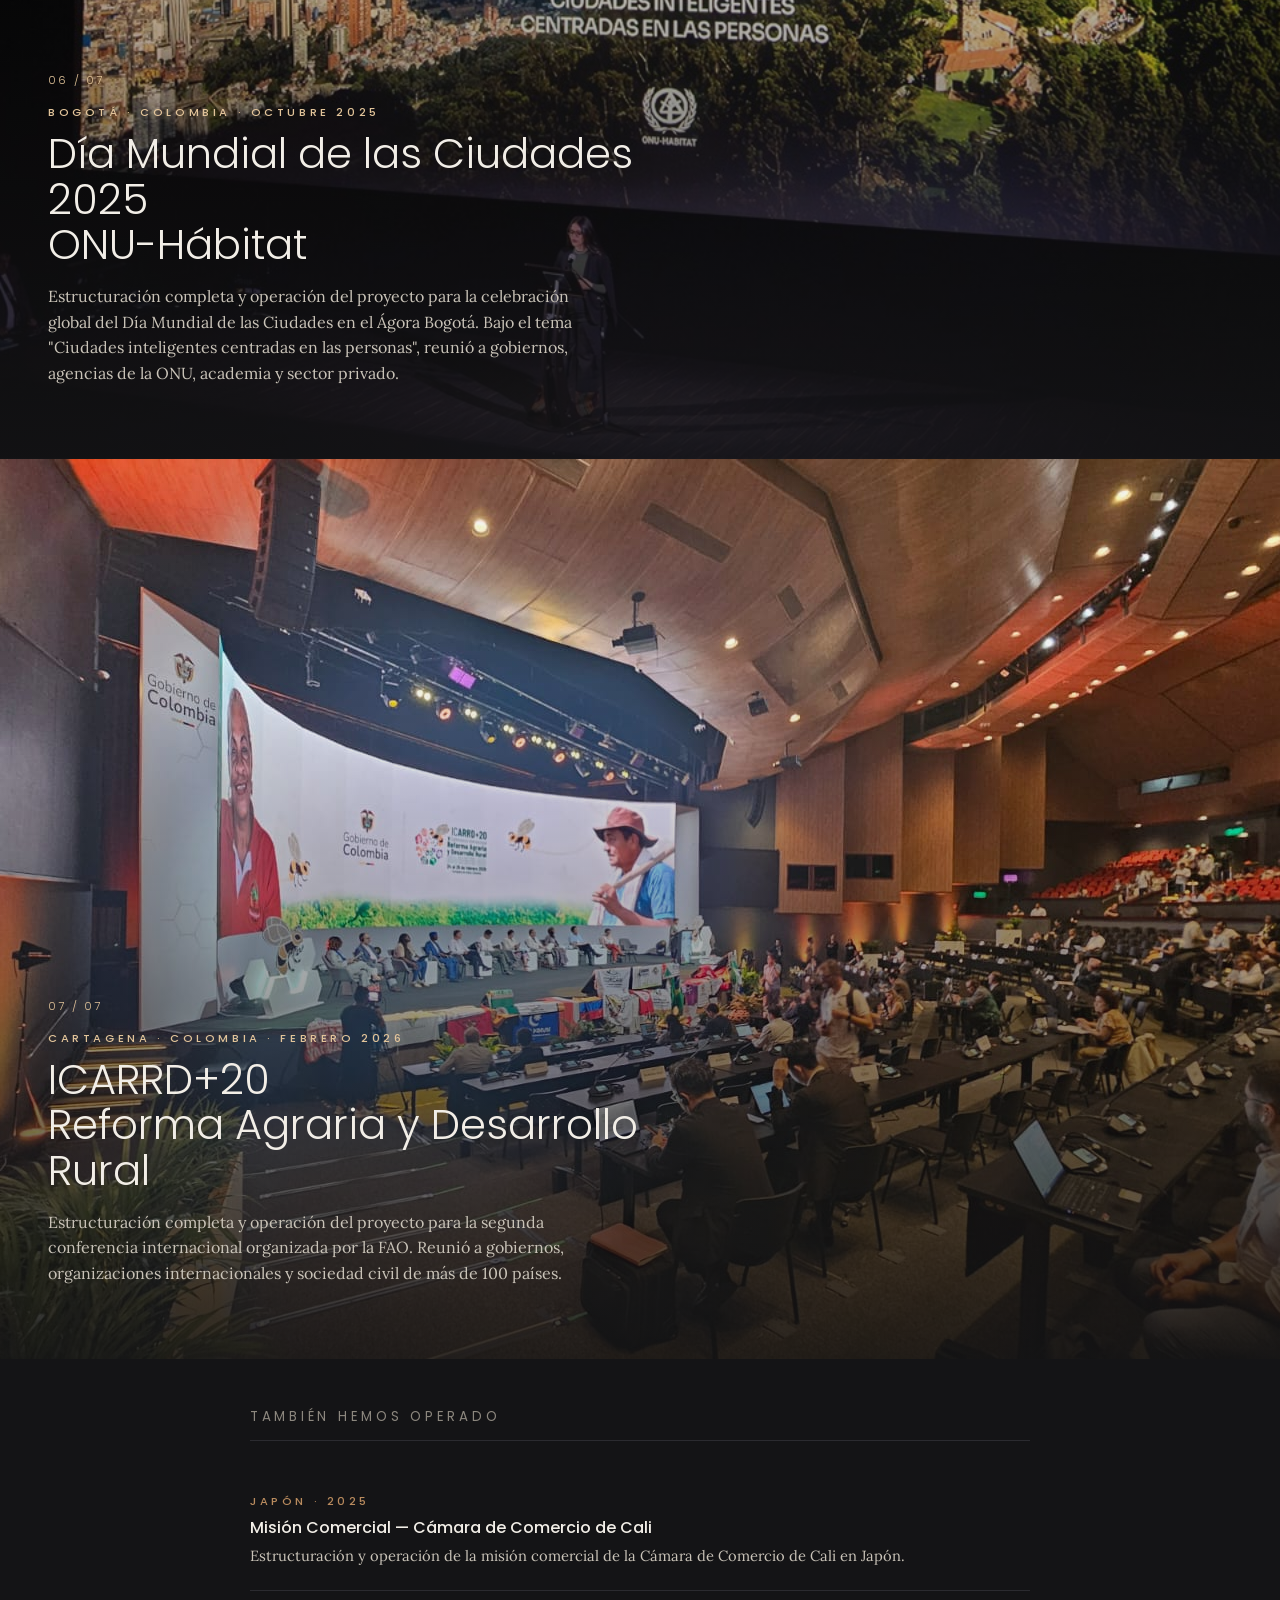
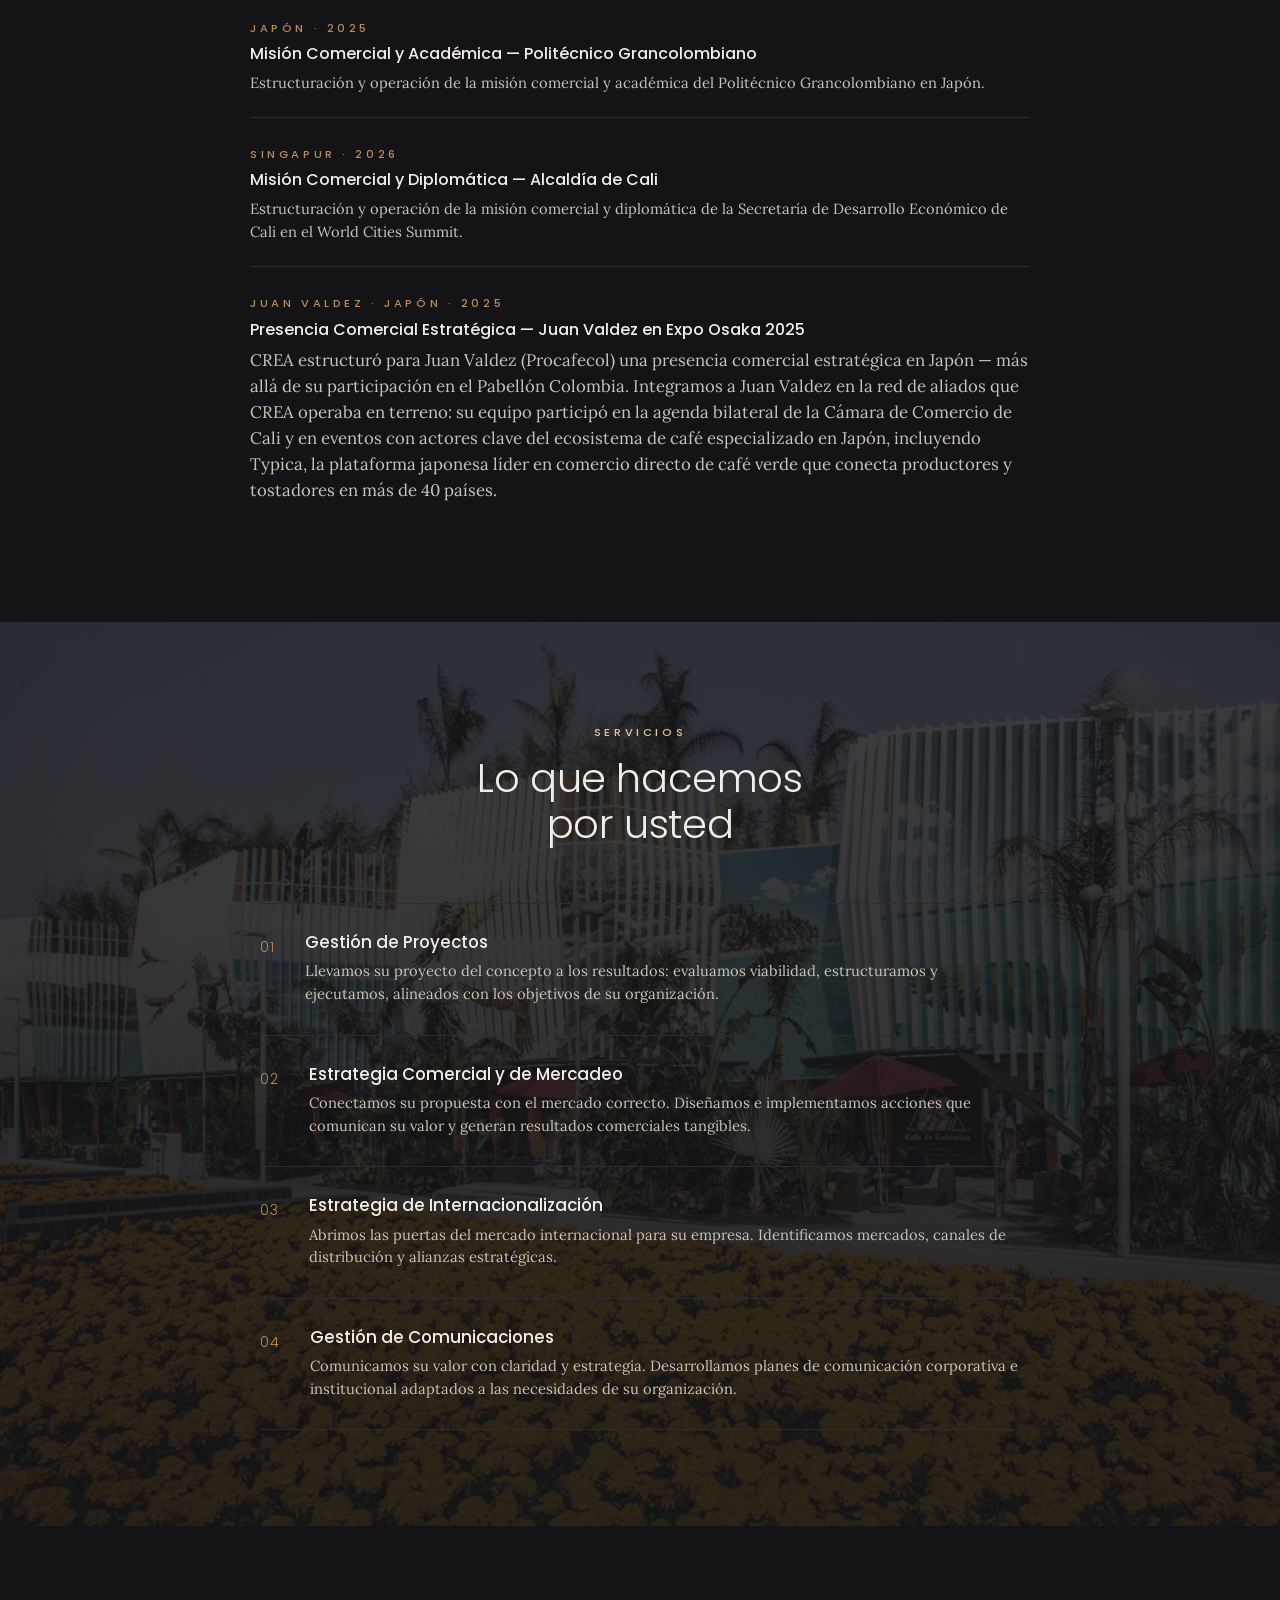
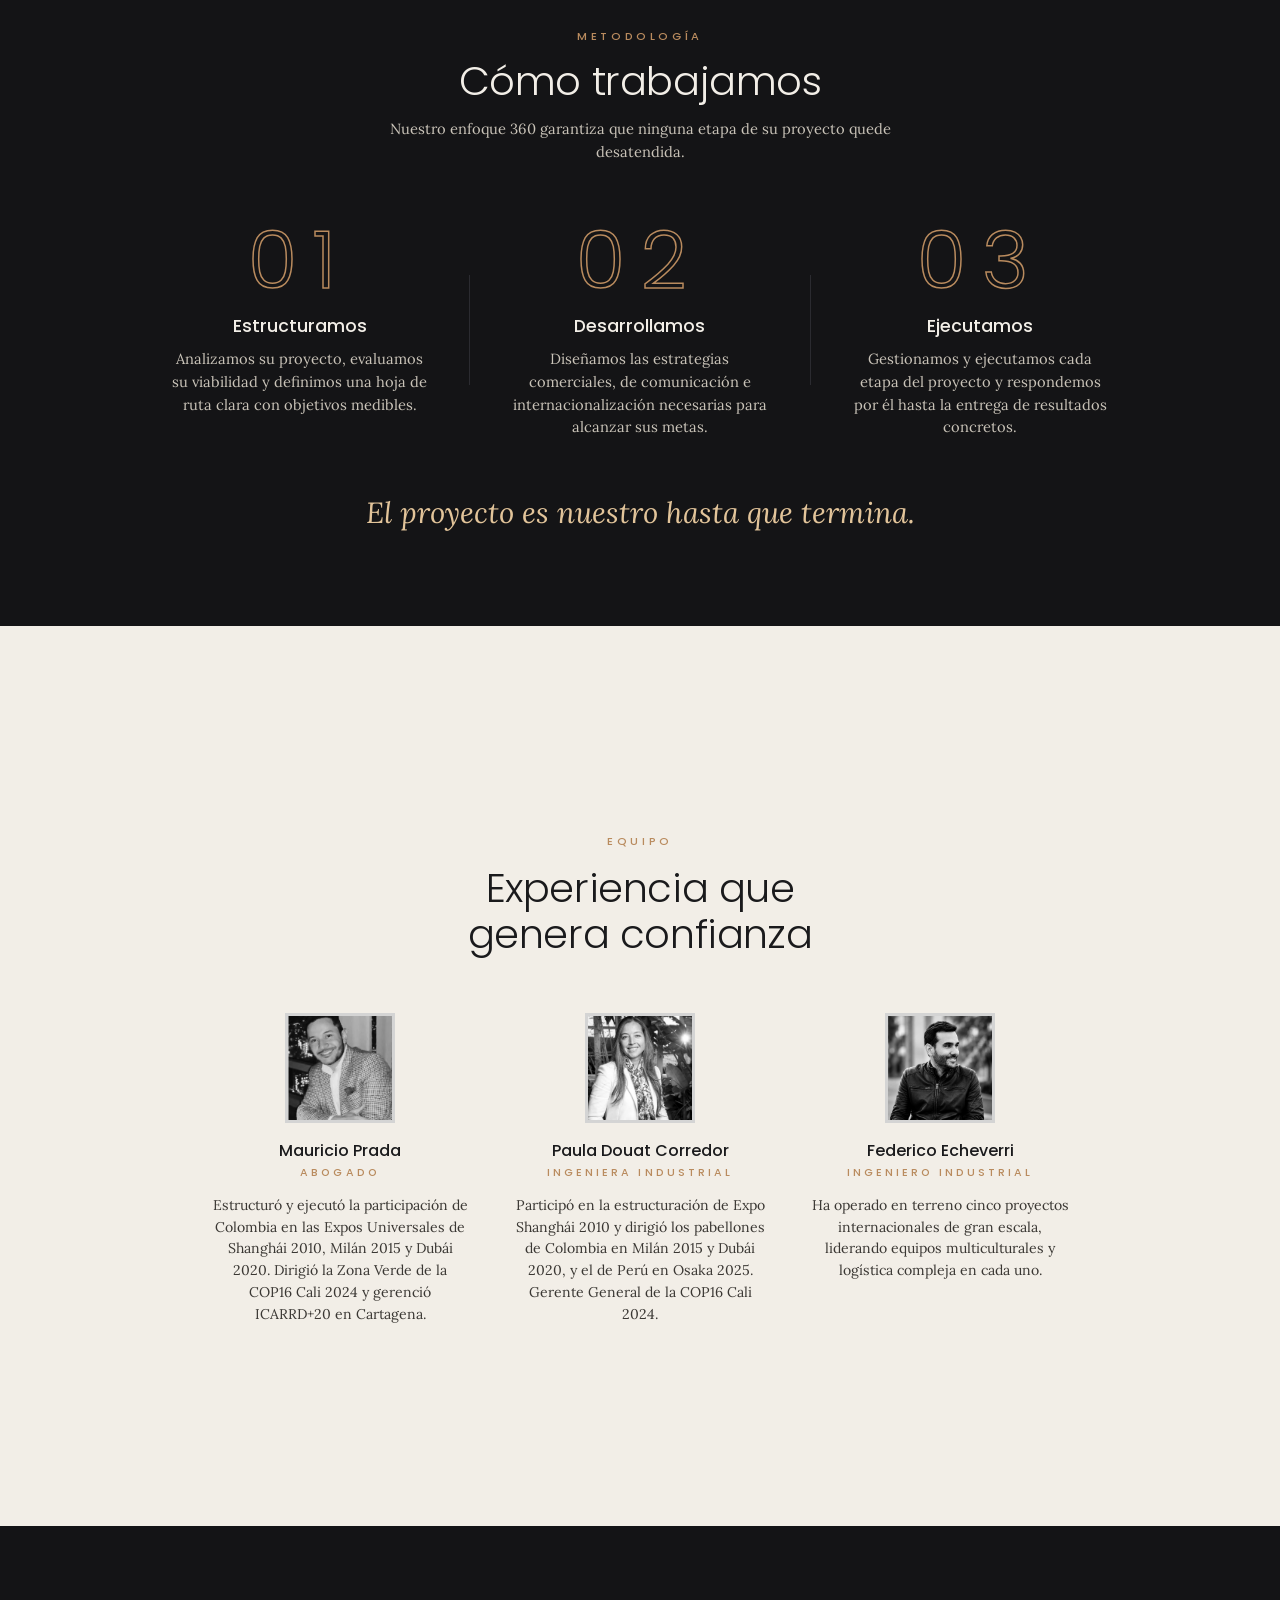
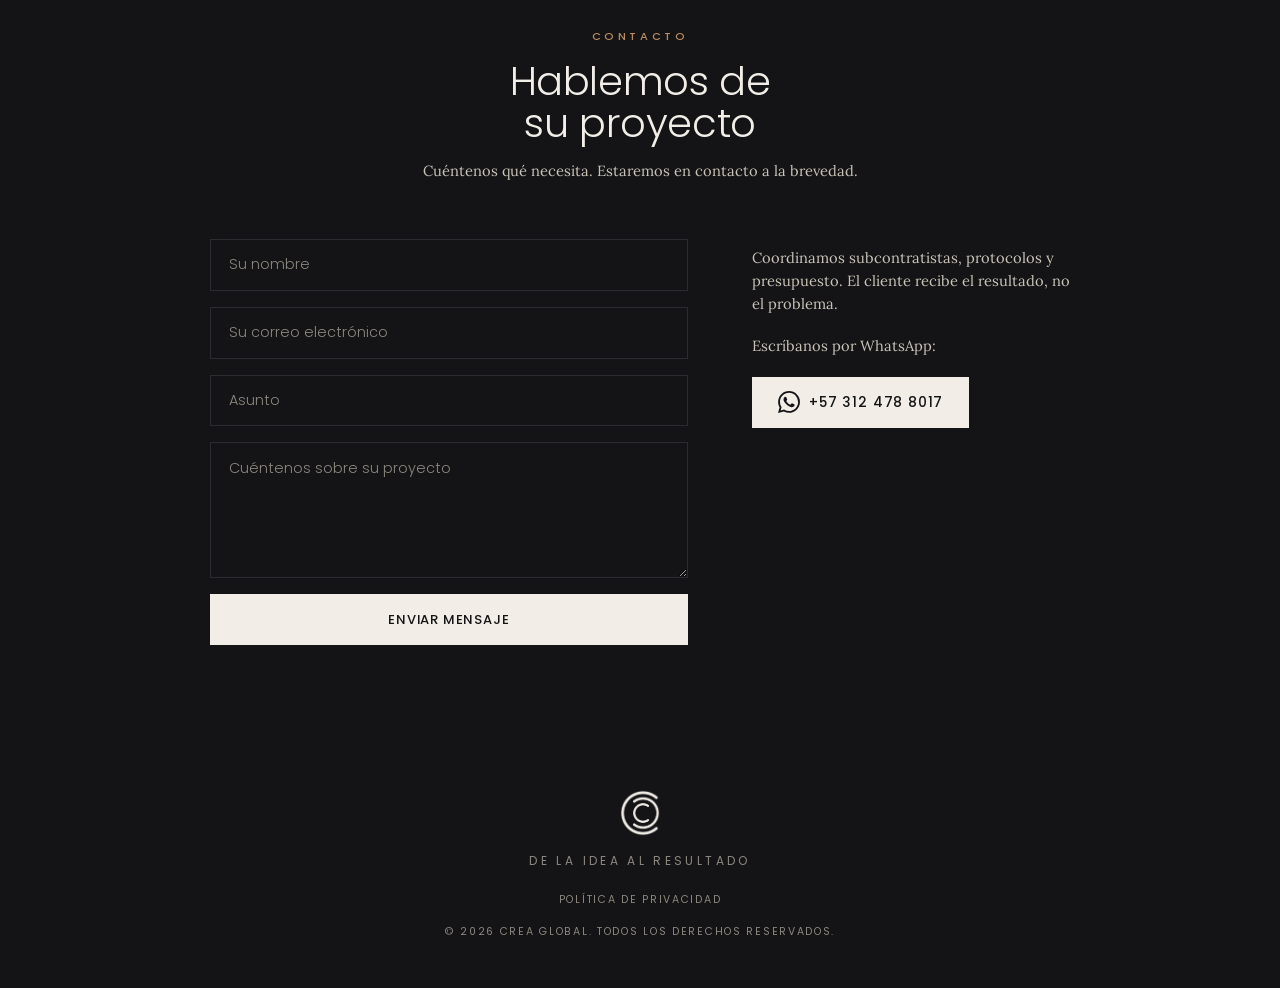
==== commit 78ba9950: "concept-abra: orden de experiencia y fondo de equipo" ====
--- a/concept-abra/index.html
+++ b/concept-abra/index.html
@@ -128,24 +128,24 @@
     </article>
 
     <article class="story-panel">
+      <div class="story-media media-fill"><img src="../images/project-osaka.jpg" alt="Pabellón Perú en Expo Osaka 2025" /></div>
+      <div class="story-overlay"></div>
+      <div class="story-content">
+        <span class="story-index">04 / 07</span>
+        <span class="eyebrow">Osaka · Japón · 2025</span>
+        <h3>Expo Osaka 2025<br>Pabellón Perú</h3>
+        <p>Dirección y operación del Pabellón de Perú en la Exposición Universal de Osaka 2025.</p>
+      </div>
+    </article>
+
+    <article class="story-panel">
       <div class="story-media media-fill"><img src="../images/project-cop16.jpg" alt="COP16 en Cali, 2024" /></div>
       <div class="story-overlay"></div>
       <div class="story-content">
-        <span class="story-index">04 / 07</span>
+        <span class="story-index">05 / 07</span>
         <span class="eyebrow">Cali · Colombia · Octubre 2024</span>
         <h3>COP16<br>Convenio sobre la Diversidad Biológica</h3>
         <p>Estructuración completa y operación del proyecto para la cumbre mundial de biodiversidad de las Naciones Unidas, celebrada bajo el lema "Paz con la Naturaleza". El evento más importante sobre biodiversidad del planeta, con delegaciones de 170 países.</p>
-      </div>
-    </article>
-
-    <article class="story-panel">
-      <div class="story-media media-fill"><img src="../images/project-osaka.jpg" alt="Pabellón Perú en Expo Osaka 2025" /></div>
-      <div class="story-overlay"></div>
-      <div class="story-content">
-        <span class="story-index">05 / 07</span>
-        <span class="eyebrow">Osaka · Japón · 2025</span>
-        <h3>Expo Osaka 2025<br>Pabellón Perú</h3>
-        <p>Dirección y operación del Pabellón de Perú en la Exposición Universal de Osaka 2025.</p>
       </div>
     </article>
 
@@ -271,8 +271,6 @@
 
   <!-- Team — full-bleed editorial -->
   <section class="full-panel team-panel" id="equipo">
-    <div class="media-fill full-panel-media"><img src="../images/project-osaka.jpg" alt="" /></div>
-    <div class="full-panel-overlay"></div>
     <div class="full-panel-content">
       <p class="eyebrow reveal">Equipo</p>
       <h2 class="reveal">Experiencia que<br>genera confianza</h2>
--- a/concept-abra/style.css
+++ b/concept-abra/style.css
@@ -290,6 +290,11 @@
 .full-panel-content .eyebrow { color: var(--champagne); margin-bottom: 0.9rem; }
 .full-panel-content h2 { color: var(--hueso); font-size: clamp(1.8rem, 4vw, 2.5rem); letter-spacing: -0.01em; margin-bottom: 3.5rem; }
 
+/* Equipo: flat light section — no photo, so no scrim; light-section tokens. */
+.team-panel { background: var(--hueso); }
+.team-panel .full-panel-content .eyebrow { color: var(--bronce); }
+.team-panel .full-panel-content h2 { color: var(--ink); }
+
 .services-list { display: flex; flex-direction: column; text-align: left; max-width: 760px; margin: 0 auto; }
 .services-list-item { display: flex; gap: 1.8rem; padding: 1.8rem 0; border-top: 1px solid var(--rule-dark); }
 .services-list-item:last-child { border-bottom: 1px solid var(--rule-dark); }
@@ -299,10 +304,10 @@
 
 .team-row { display: flex; justify-content: center; gap: 2.5rem; flex-wrap: wrap; }
 .team-item { max-width: 260px; text-align: center; }
-.team-photo { display: block; width: 110px; height: 110px; object-fit: cover; filter: grayscale(100%); border-radius: 0; margin: 0 auto 1.2rem; border: 3px solid var(--rule-dark); }
-.team-item h3 { font-family: 'Poppins', sans-serif; font-weight: 500; font-size: 1rem; color: var(--hueso); margin-bottom: 0.3rem; }
+.team-photo { display: block; width: 110px; height: 110px; object-fit: cover; filter: grayscale(100%); border-radius: 0; margin: 0 auto 1.2rem; border: 3px solid var(--rule); }
+.team-item h3 { font-family: 'Poppins', sans-serif; font-weight: 500; font-size: 1rem; color: var(--ink); margin-bottom: 0.3rem; }
 .team-role { font-family: 'Poppins', sans-serif; font-size: 0.68rem; font-weight: 500; color: var(--bronce); letter-spacing: 0.28em; text-transform: uppercase; margin-bottom: 0.8rem; }
-.team-bio { font-family: 'Lora', serif; font-size: 0.88rem; line-height: 1.55; color: var(--body-dark); }
+.team-bio { font-family: 'Lora', serif; font-size: 0.88rem; line-height: 1.55; color: var(--body); }
 
 /* ── Methodology ── */
 .methodology { background: var(--onyx); position: relative; overflow: hidden; }
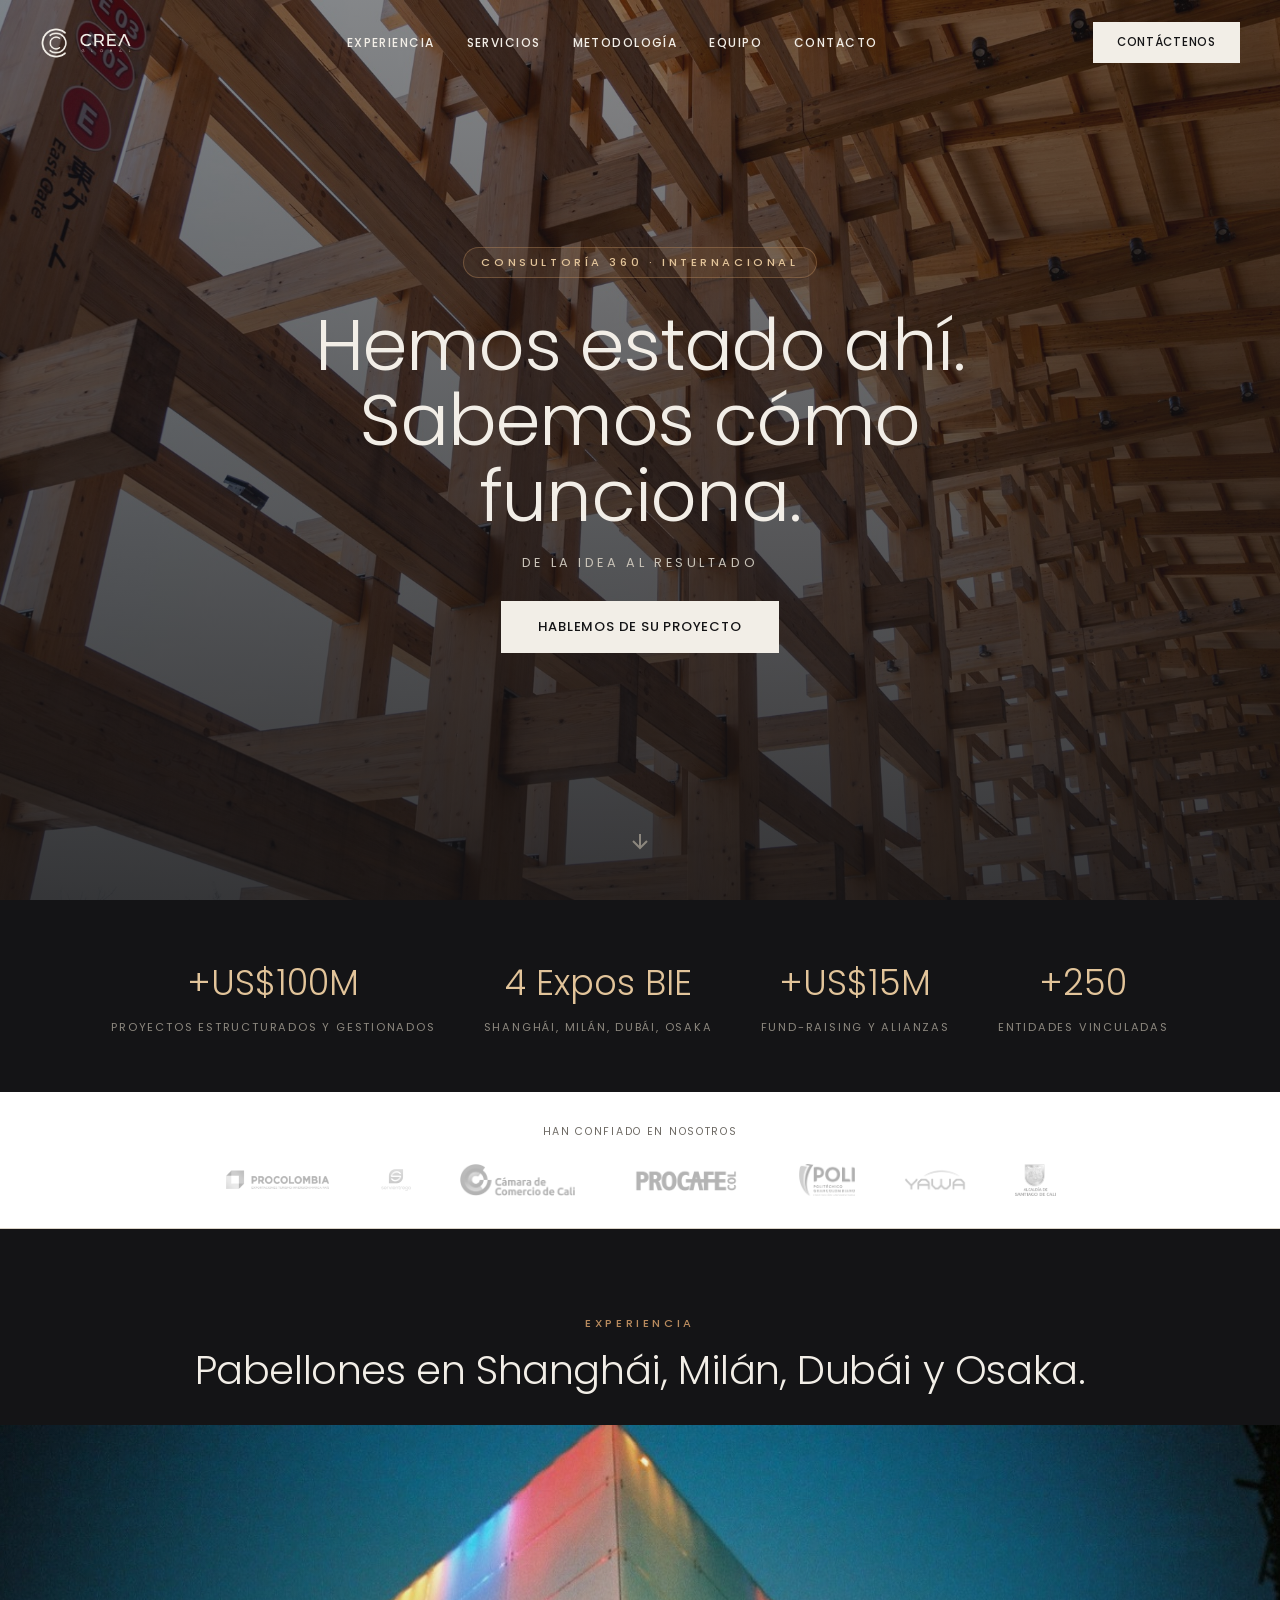
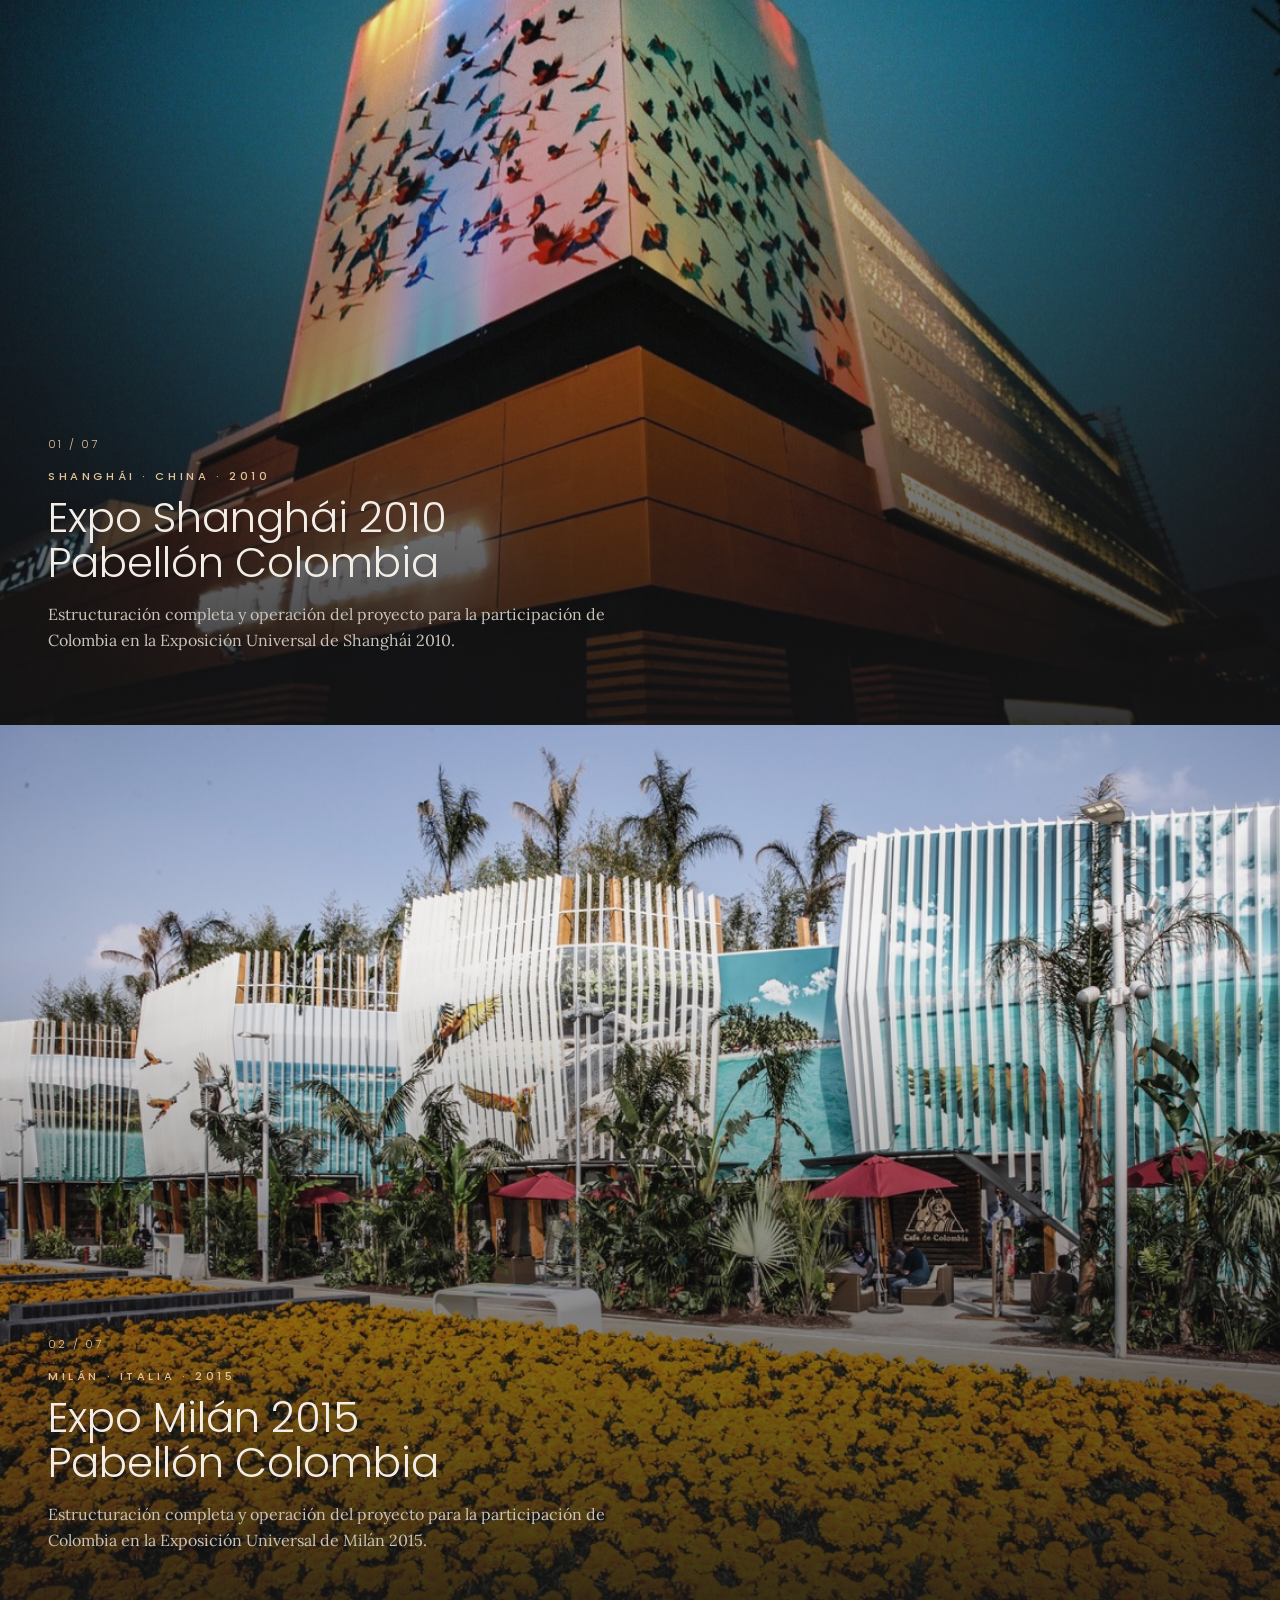
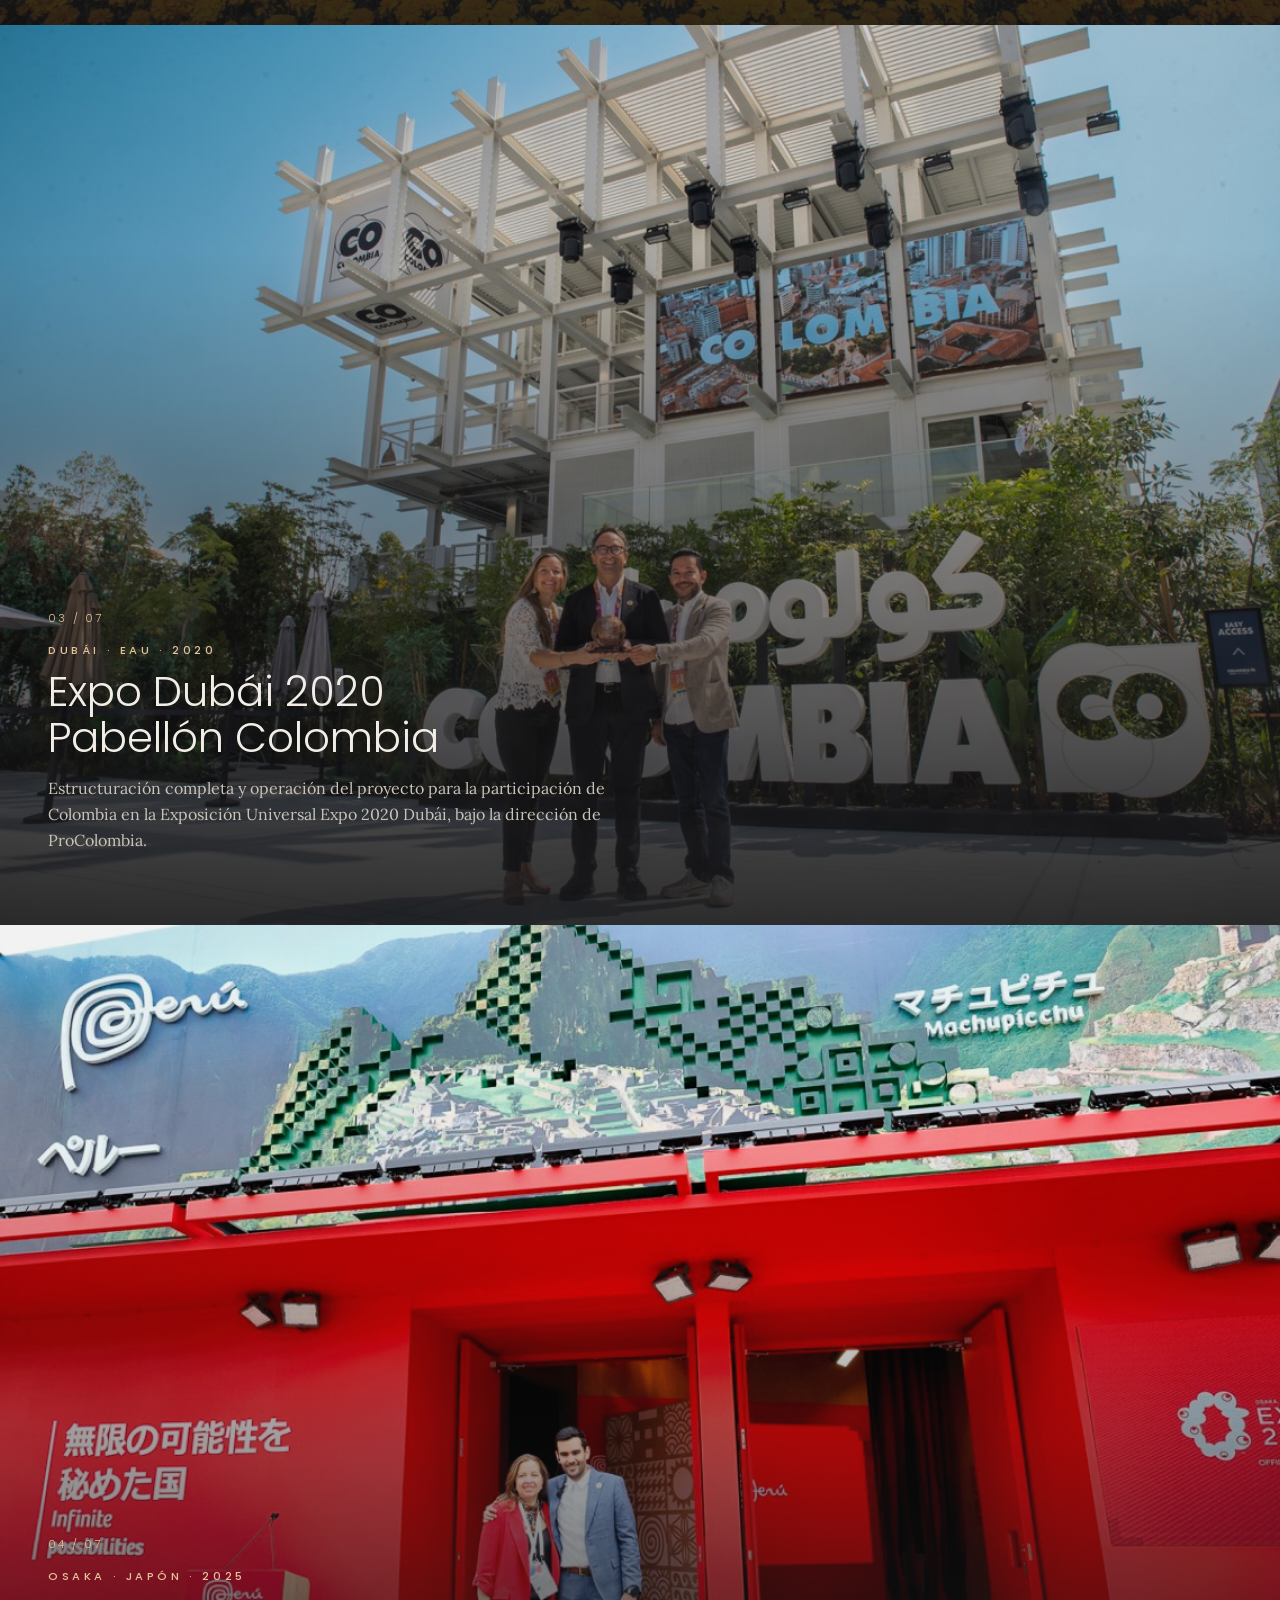
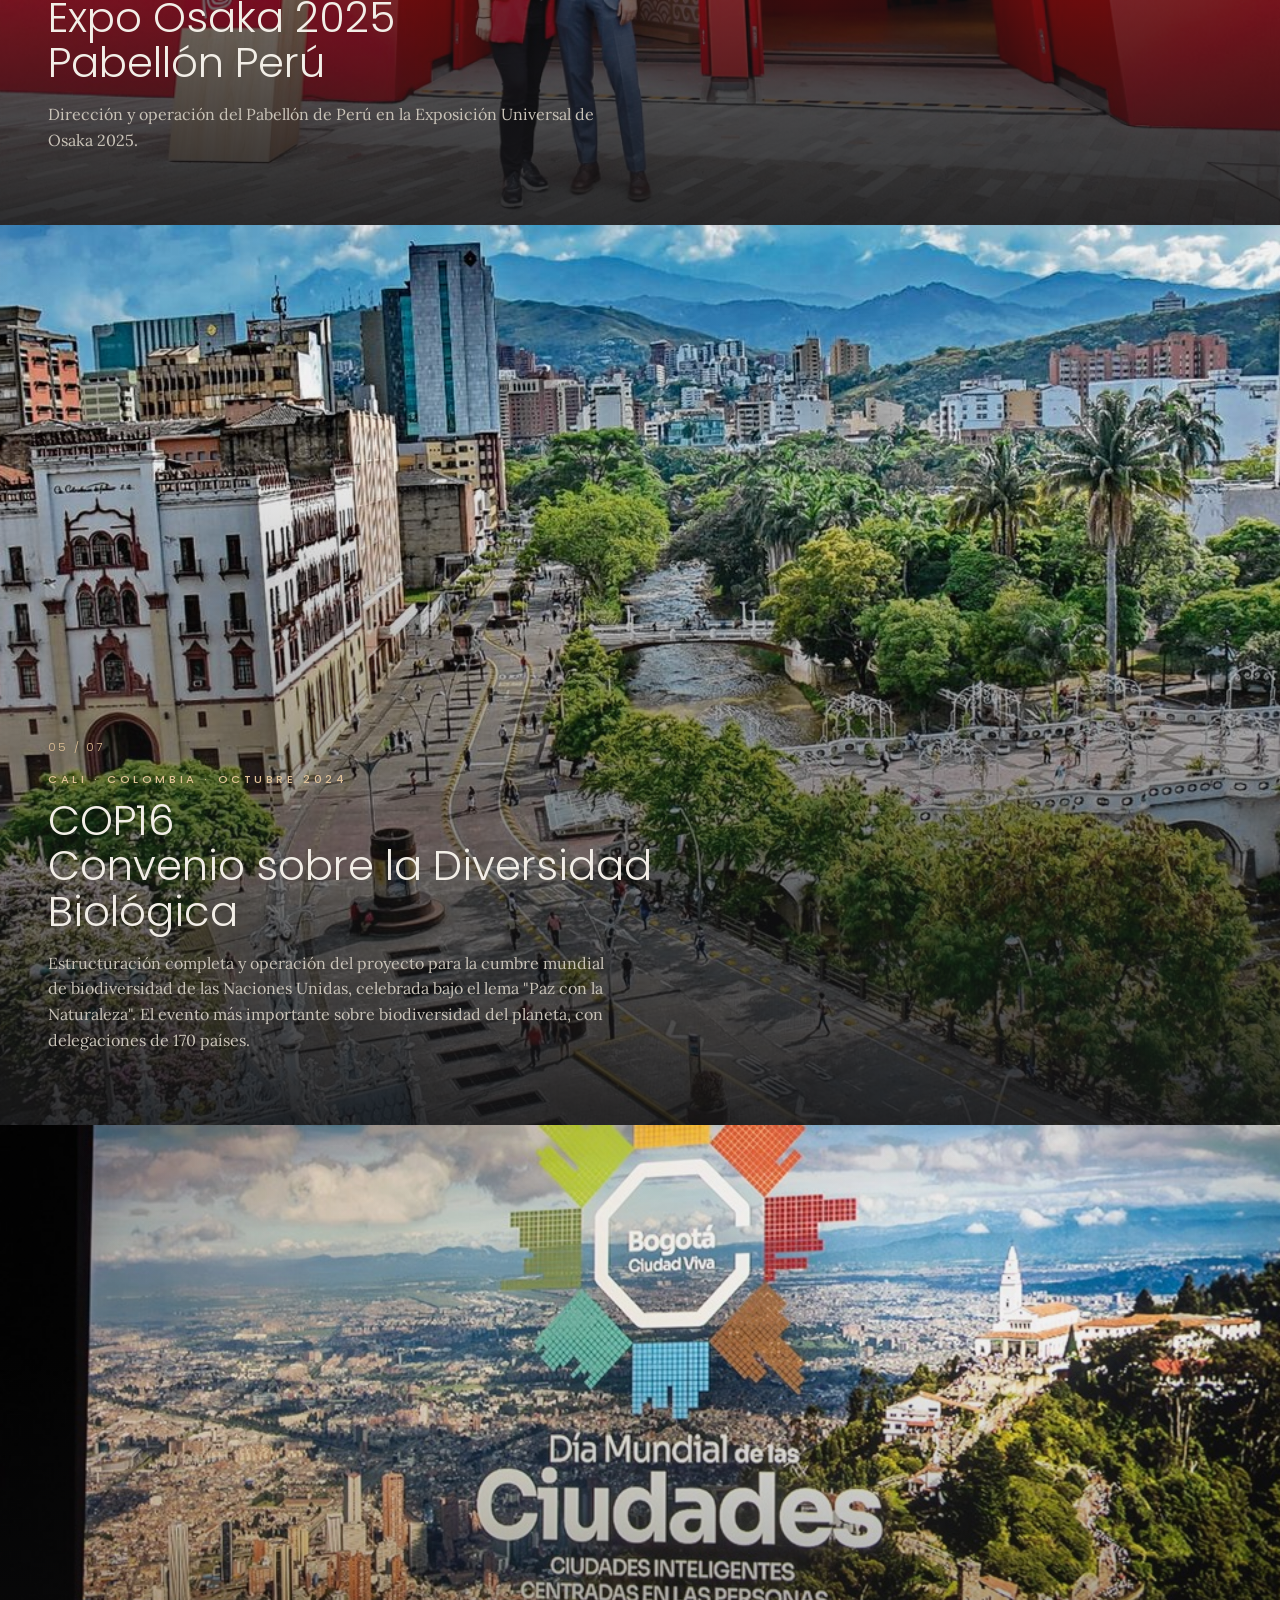
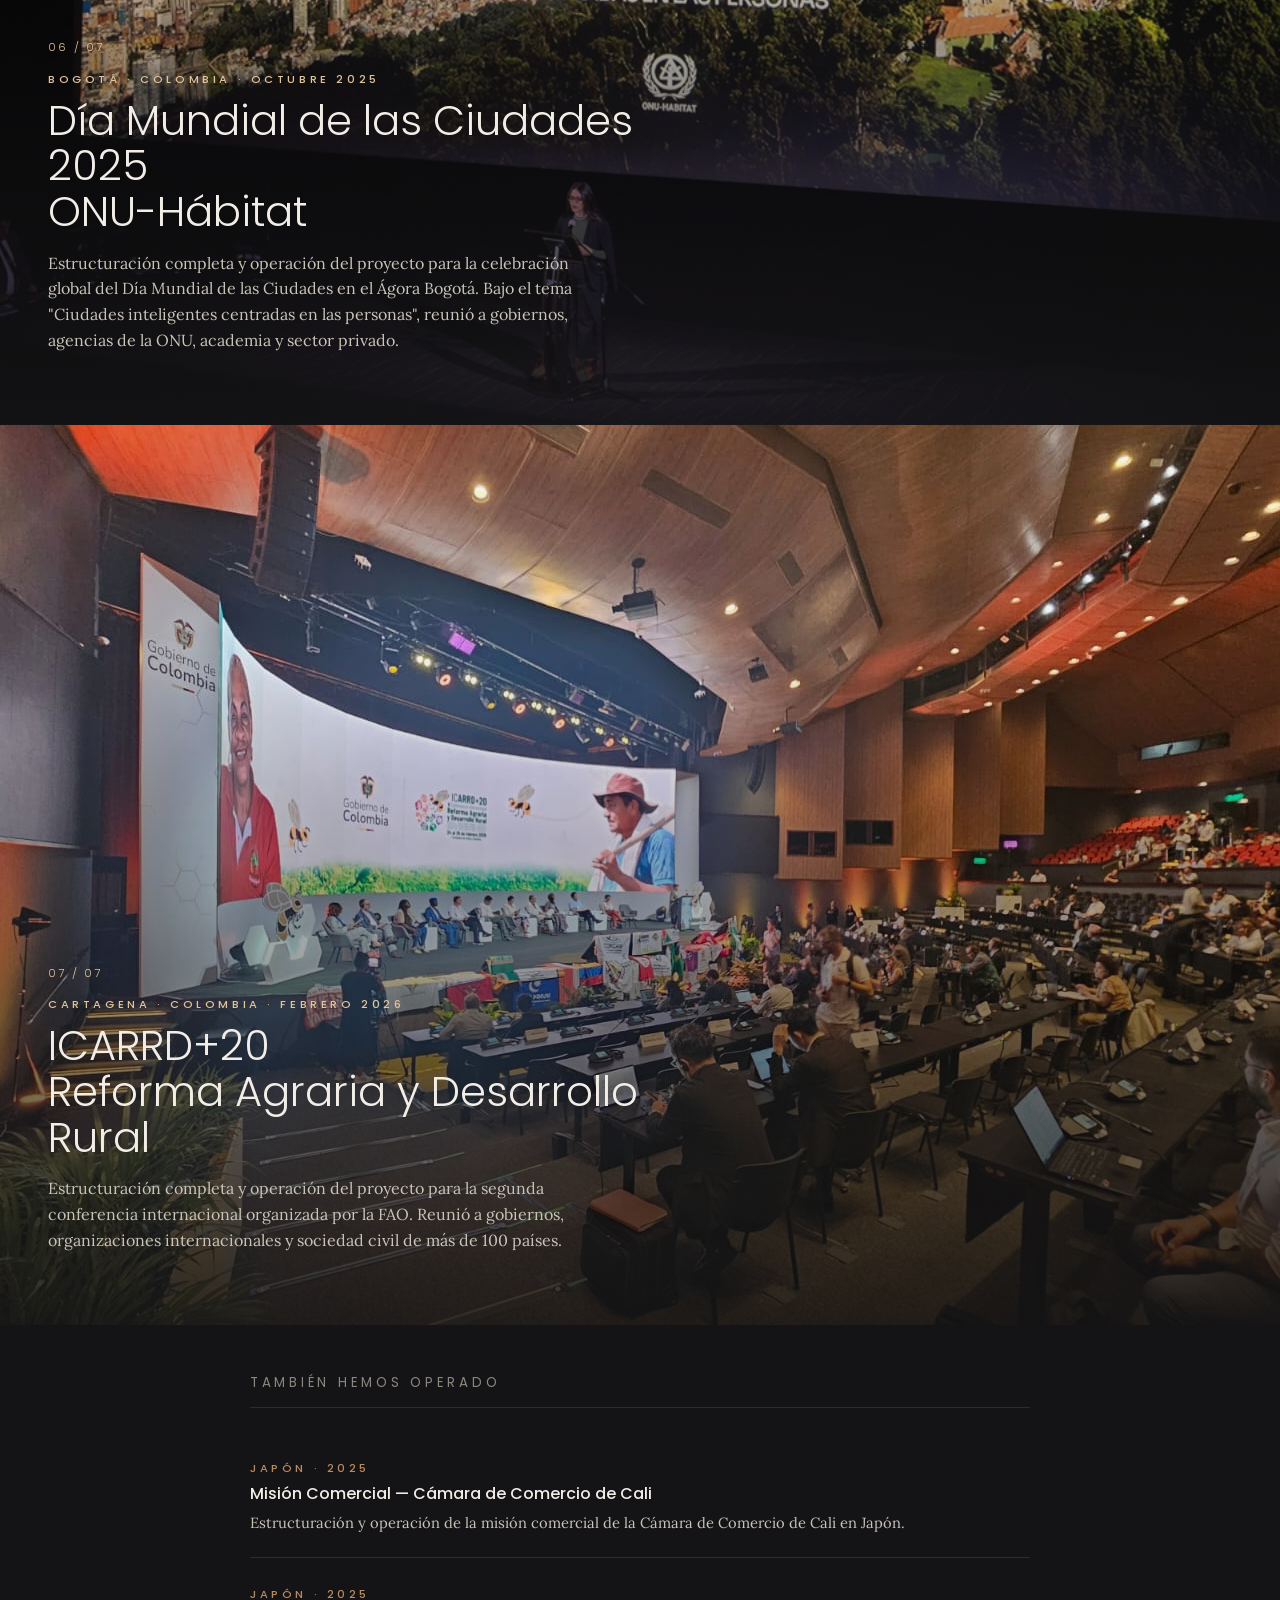
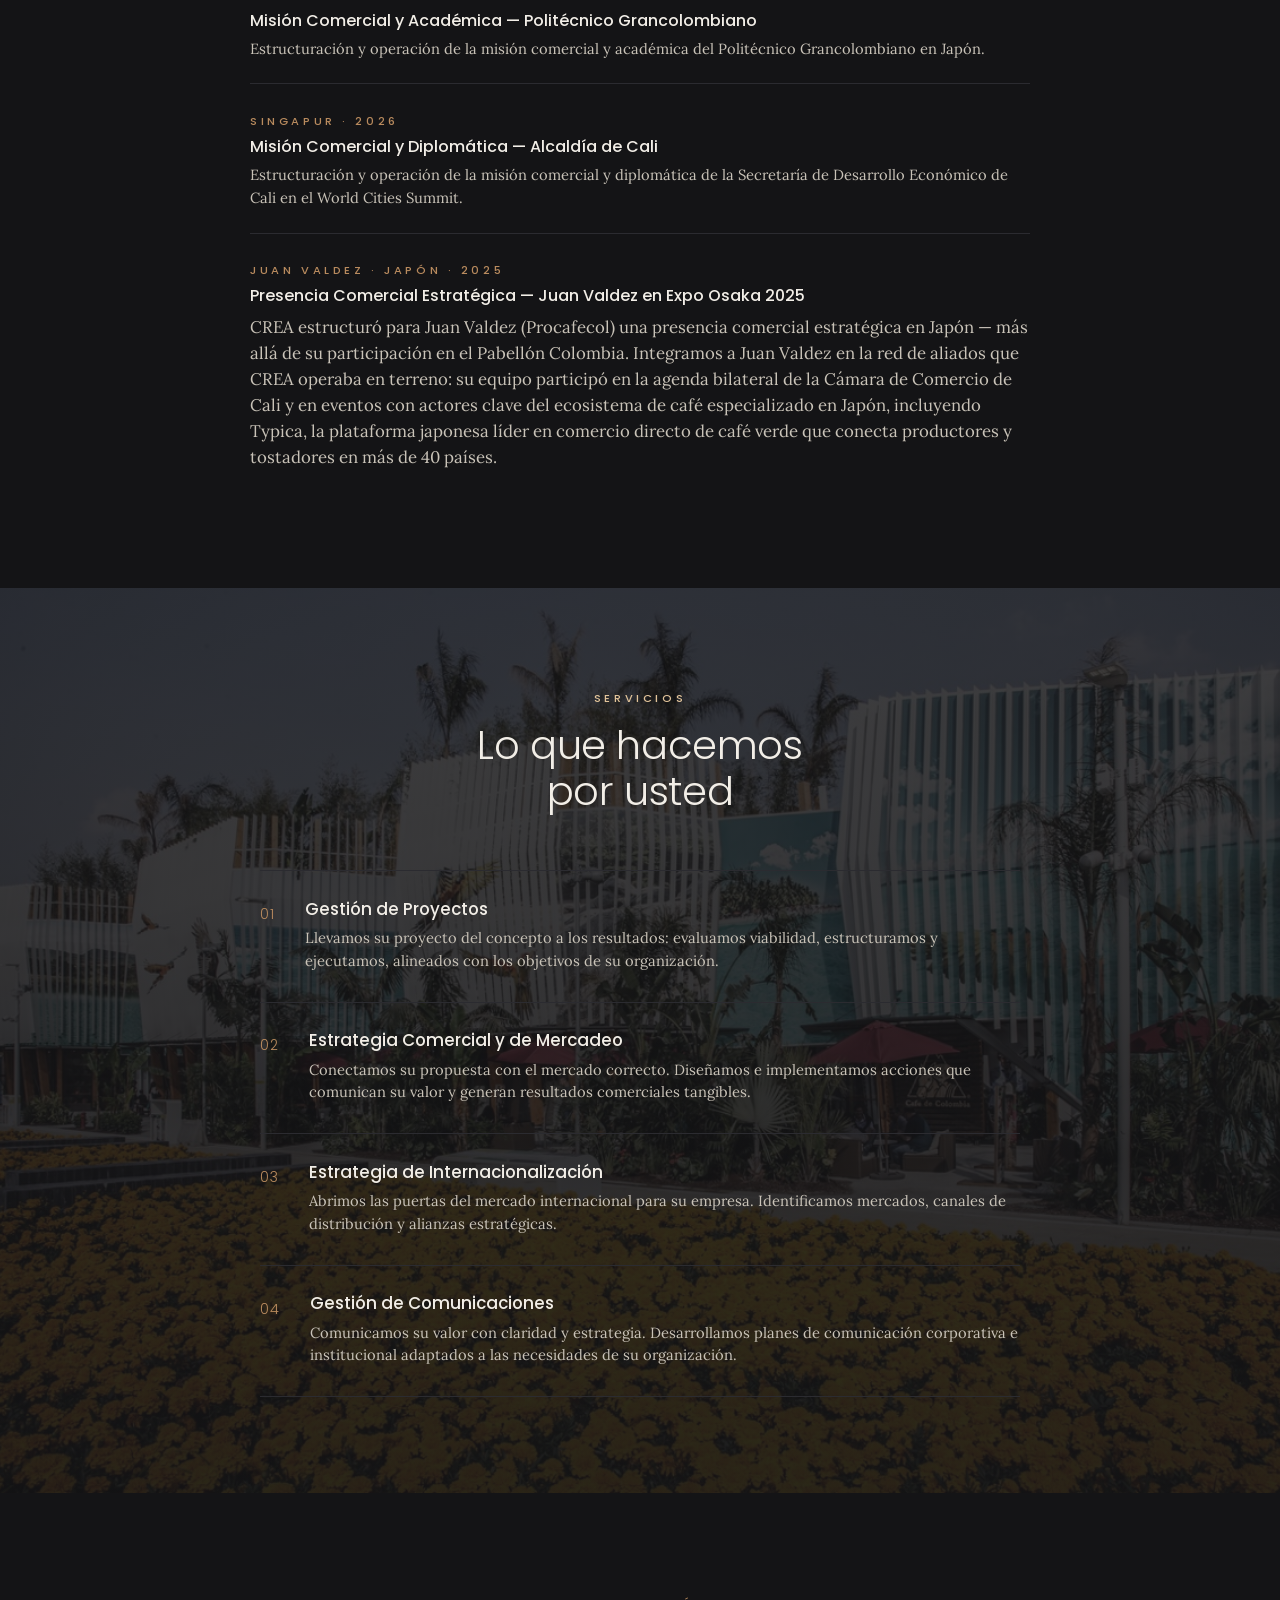
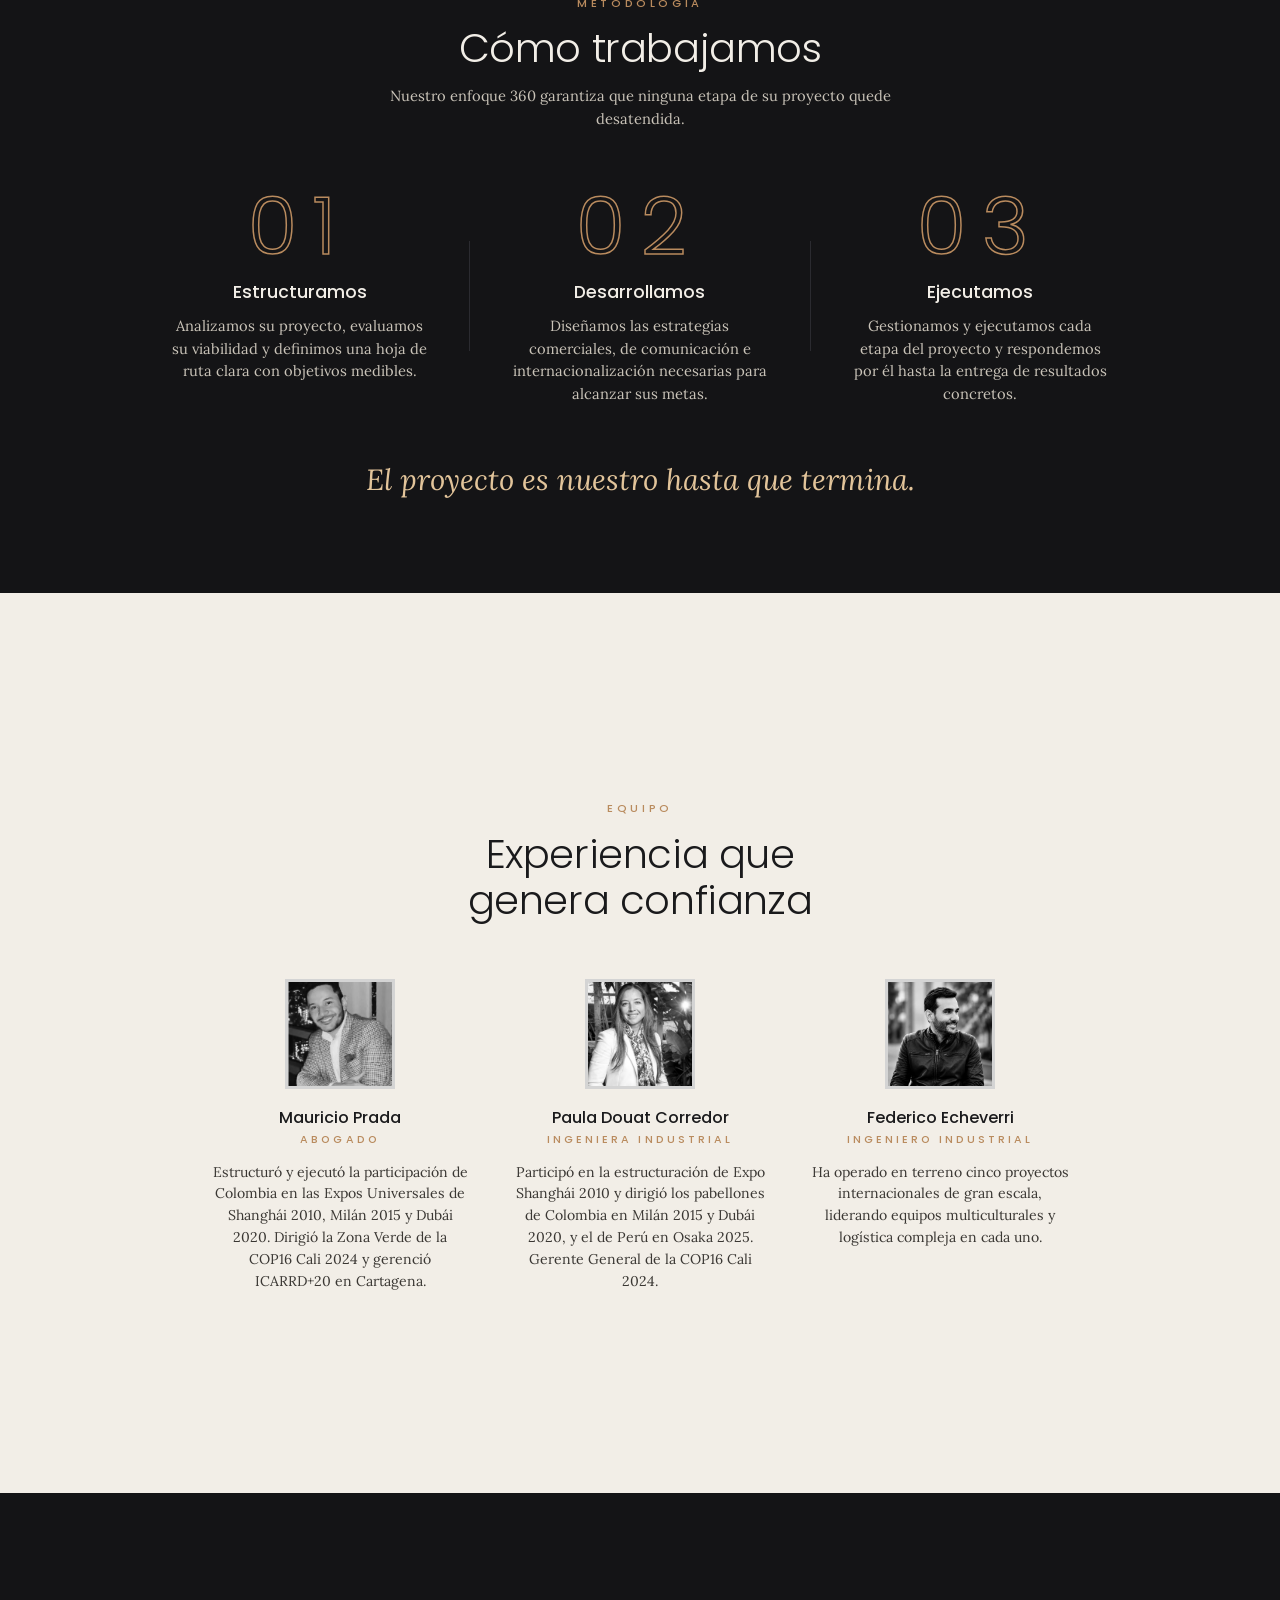
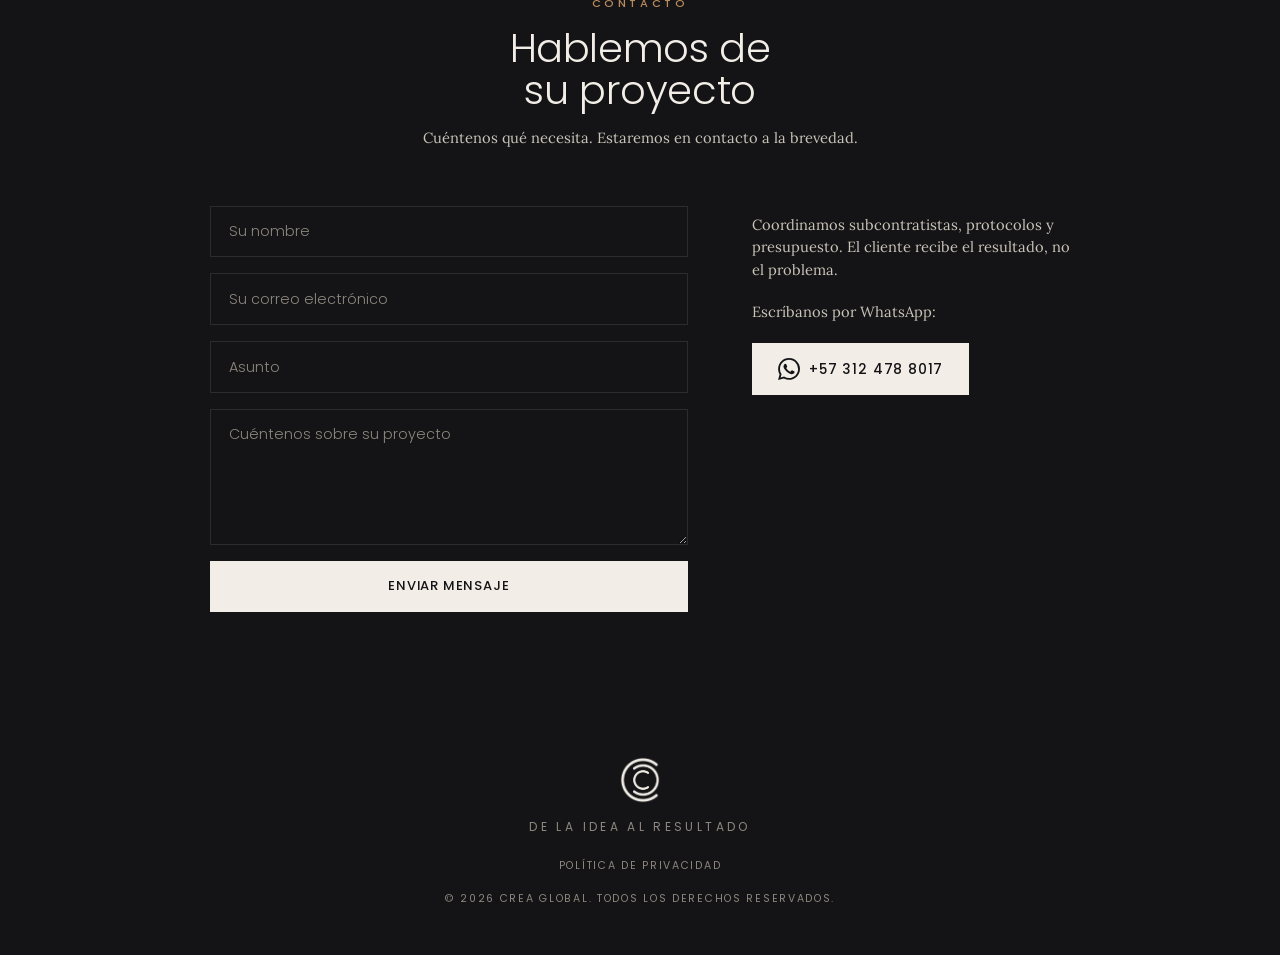
==== commit d5e8a581: "Quitar banner de referencia Co-Authored-By: Claude Sonnet 5 <noreply@anthropic.com>" ====
--- a/concept-abra/index.html
+++ b/concept-abra/index.html
@@ -8,8 +8,6 @@
   <link href="https://fonts.googleapis.com/css2?family=Poppins:ital,wght@0,300;0,400;0,500&family=Lora:ital,wght@0,400;1,400&display=swap" rel="stylesheet" />
 </head>
 <body>
-
-  <p class="concept-flag">Concepto interno — inspirado en abraconsult.com — no es el sitio publicado</p>
 
   <!-- Navigation -->
   <header class="navbar" id="navbar">
